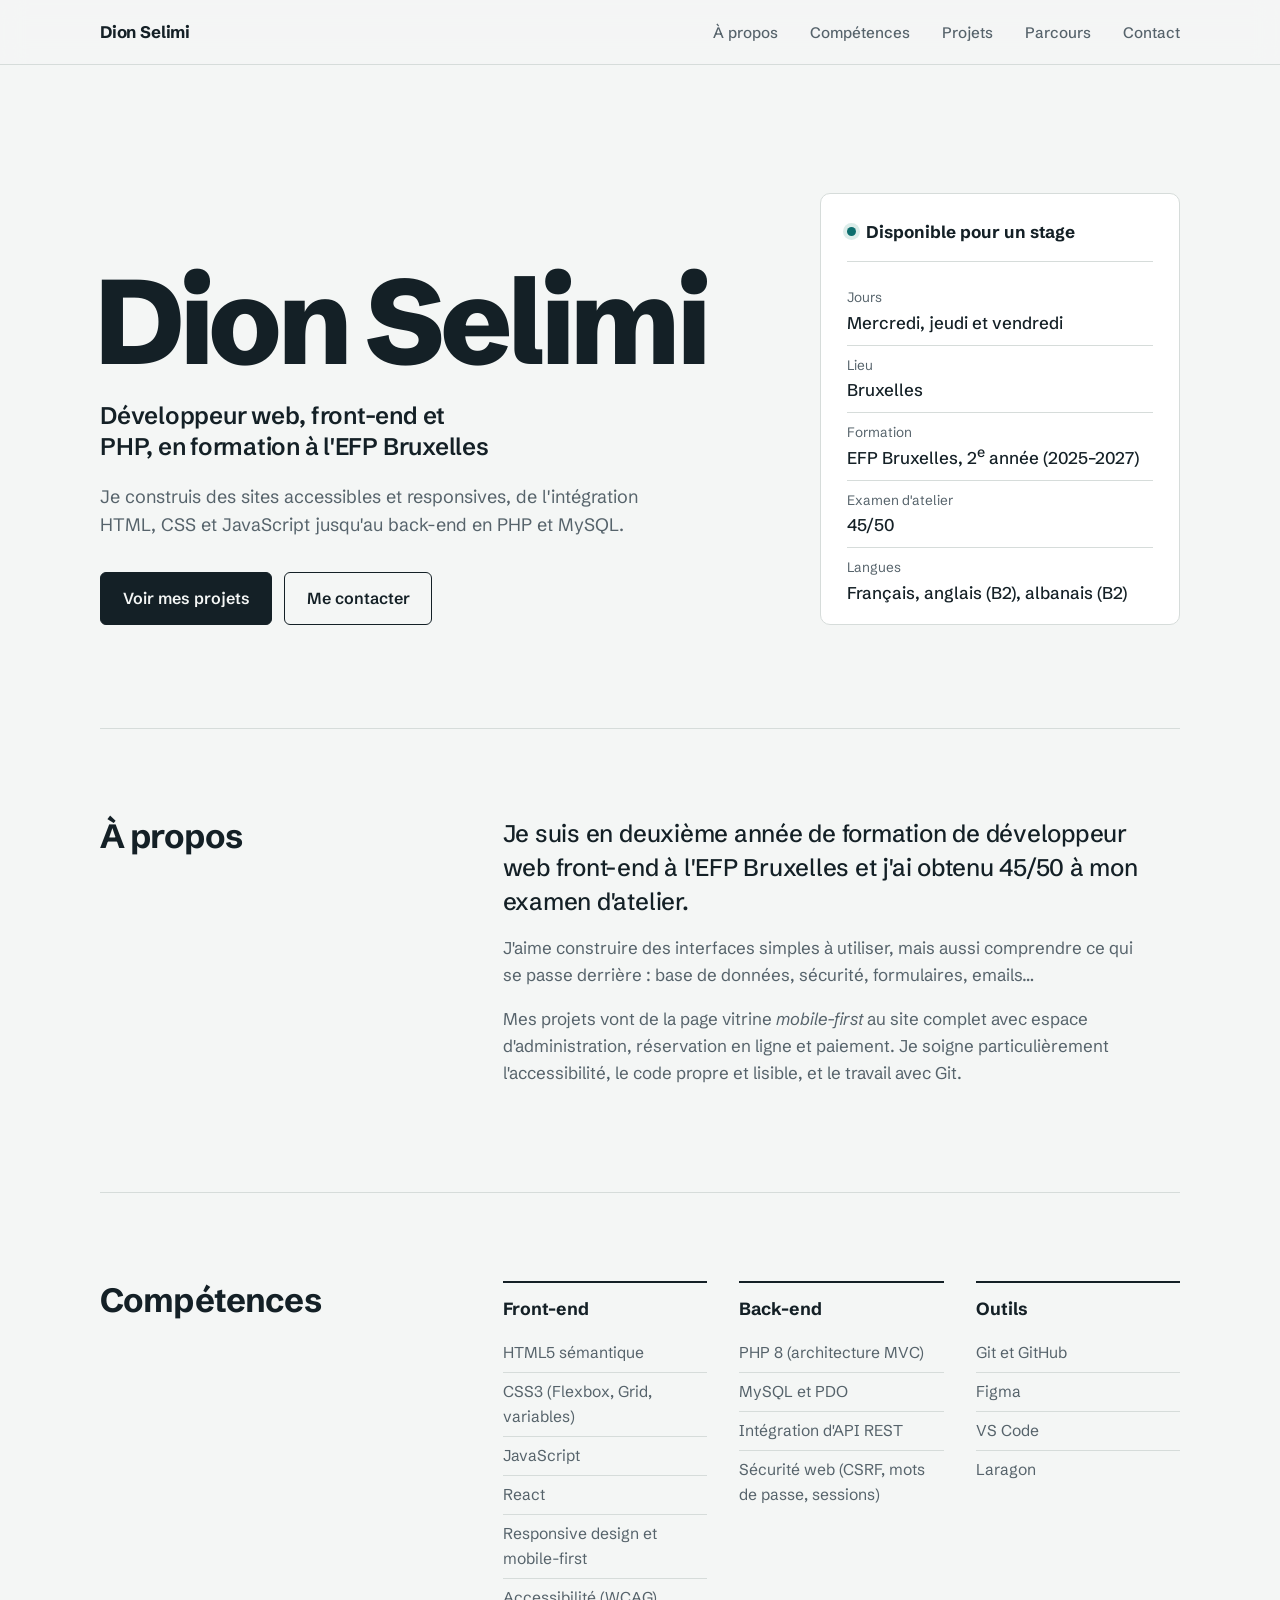
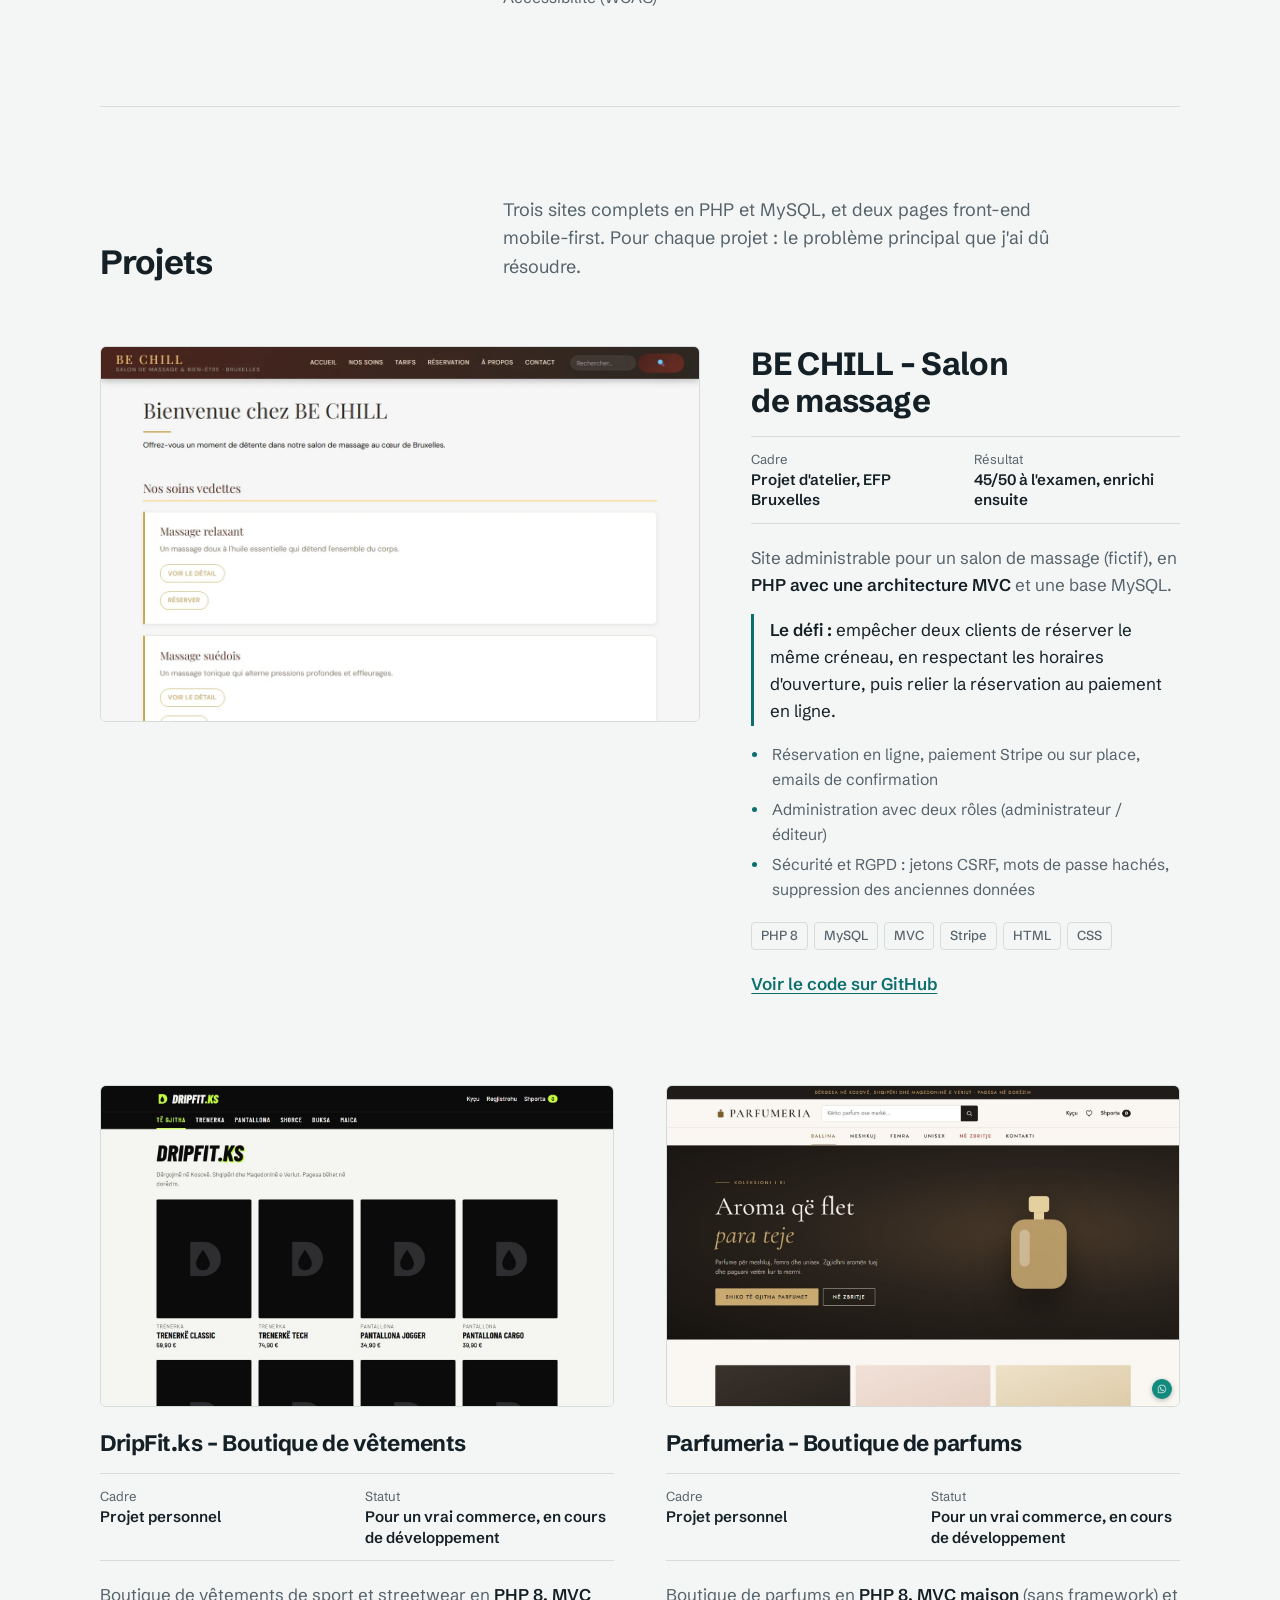
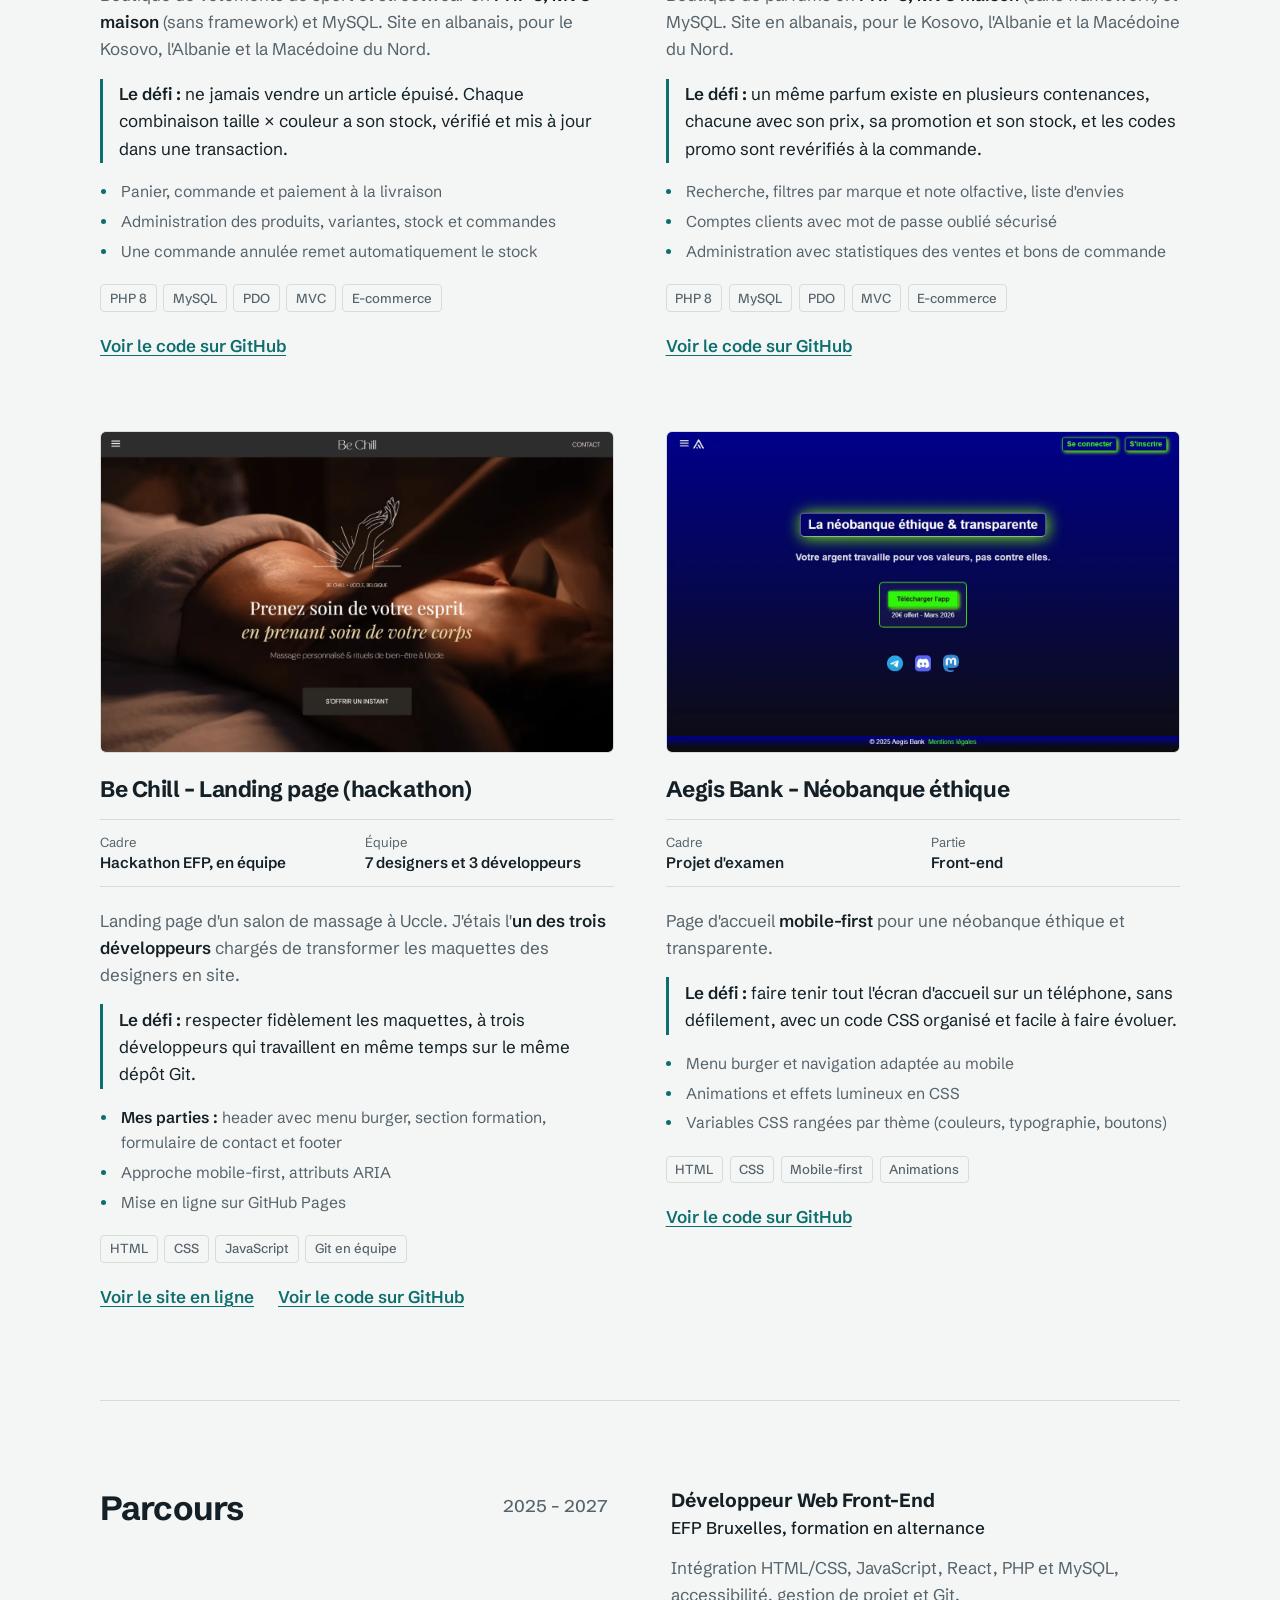
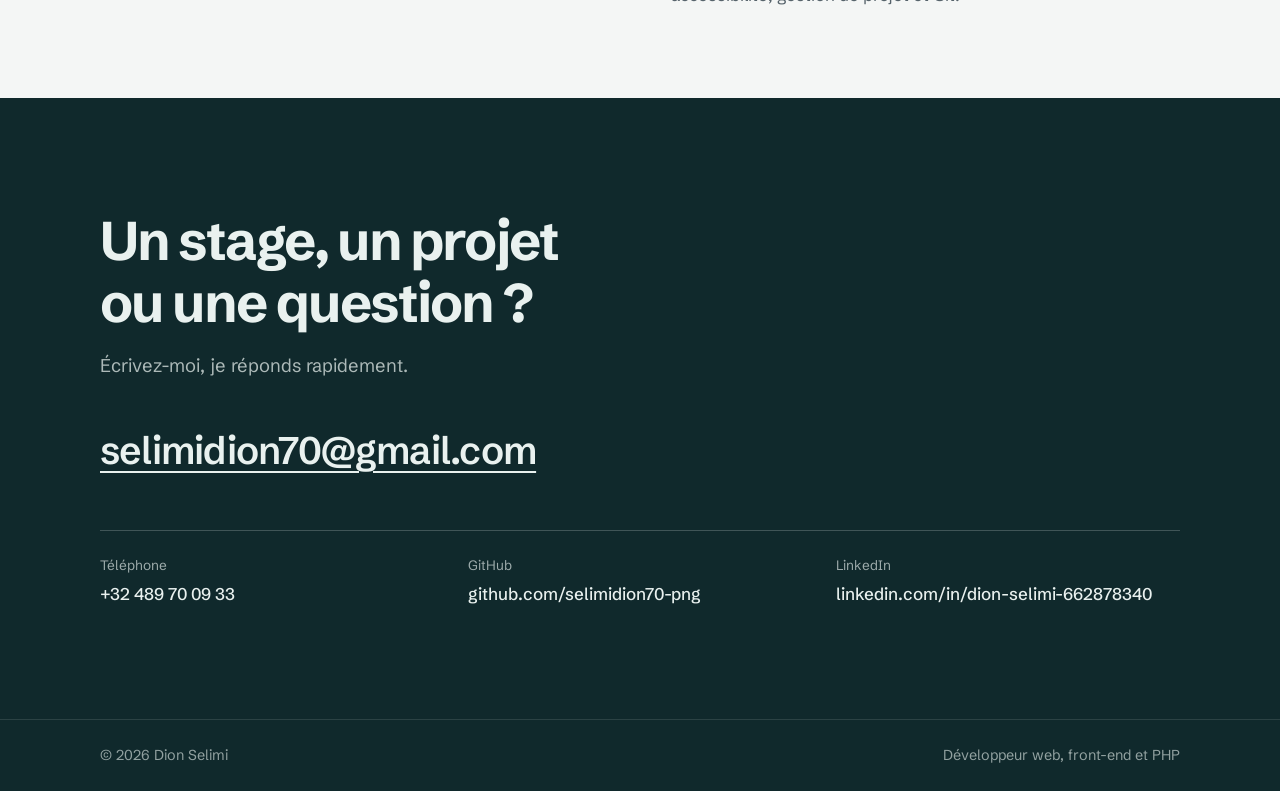
==== index.html @ bc32bd54 "Portfolio : textes des projets, aperçu de partage et version imprimable - Chaque projet : descriptio" ====
<!DOCTYPE html>
<html lang="fr">
<head>
    <meta charset="UTF-8">
    <meta name="viewport" content="width=device-width, initial-scale=1.0">
    <title>Dion Selimi – Développeur web, front-end et PHP</title>
    <meta name="description" content="Portfolio de Dion Selimi, développeur web en formation à l'EFP Bruxelles (front-end, PHP et MySQL). Disponible pour un stage à Bruxelles.">
    <meta name="author" content="Dion Selimi">
    <link rel="canonical" href="https://selimidion70-png.github.io/">

    <!-- Aperçu quand le lien est partagé (LinkedIn, WhatsApp, email…) -->
    <meta property="og:type" content="website">
    <meta property="og:locale" content="fr_BE">
    <meta property="og:url" content="https://selimidion70-png.github.io/">
    <meta property="og:title" content="Dion Selimi – Développeur web, front-end et PHP">
    <meta property="og:description" content="Développeur web en formation à l'EFP Bruxelles, disponible pour un stage. Projets en PHP, MySQL, HTML et CSS.">
    <meta property="og:image" content="https://selimidion70-png.github.io/img/apercu-partage.png">
    <meta property="og:image:width" content="1200">
    <meta property="og:image:height" content="630">
    <meta name="twitter:card" content="summary_large_image">
    <meta name="color-scheme" content="light dark">
    <link rel="icon" href="data:image/svg+xml,%3Csvg xmlns='http://www.w3.org/2000/svg' viewBox='0 0 64 64'%3E%3Ccircle cx='32' cy='32' r='22' fill='%230d6e6e'/%3E%3C/svg%3E">
    <link rel="preconnect" href="https://fonts.googleapis.com">
    <link rel="preconnect" href="https://fonts.gstatic.com" crossorigin>
    <link rel="stylesheet" href="https://fonts.googleapis.com/css2?family=Schibsted+Grotesk:wght@400;500;600;700;800&display=swap">
    <link rel="stylesheet" href="style.css">
</head>
<body>

<a class="lien-evitement" href="#contenu">Aller au contenu</a>

<header class="entete">
    <div class="conteneur entete__interieur">
        <a href="#accueil" class="logo">Dion Selimi</a>
        <nav aria-label="Navigation principale">
            <ul class="nav">
                <li><a href="#a-propos">À propos</a></li>
                <li><a href="#competences">Compétences</a></li>
                <li><a href="#projets">Projets</a></li>
                <li><a href="#parcours">Parcours</a></li>
                <li><a href="#contact">Contact</a></li>
            </ul>
        </nav>
    </div>
</header>

<main id="contenu">

    <!-- ===== Présentation ===== -->
    <section id="accueil" class="hero" aria-labelledby="titre-hero">
        <div class="conteneur hero__grille">
            <div class="hero__texte">
                <h1 id="titre-hero" class="hero__nom">Dion Selimi</h1>
                <p class="hero__metier">Développeur web, front-end et PHP, en formation à l'EFP Bruxelles</p>
                <p class="hero__intro">
                    Je construis des sites accessibles et responsives, de l'intégration HTML, CSS et JavaScript
                    jusqu'au back-end en PHP et MySQL.
                </p>
                <p class="hero__actions">
                    <a class="bouton bouton--plein" href="#projets">Voir mes projets</a>
                    <a class="bouton bouton--contour" href="#contact">Me contacter</a>
                </p>
            </div>

            <aside class="fiche" aria-label="En bref">
                <p class="fiche__statut">Disponible pour un stage</p>
                <dl class="fiche__liste">
                    <div>
                        <dt>Jours</dt>
                        <dd>Mercredi, jeudi et vendredi</dd>
                    </div>
                    <div>
                        <dt>Lieu</dt>
                        <dd>Bruxelles</dd>
                    </div>
                    <div>
                        <dt>Formation</dt>
                        <dd>EFP Bruxelles, 2<sup>e</sup> année (2025–2027)</dd>
                    </div>
                    <div>
                        <dt>Examen d'atelier</dt>
                        <dd>45/50</dd>
                    </div>
                    <div>
                        <dt>Langues</dt>
                        <dd>Français, anglais (B2), albanais (B2)</dd>
                    </div>
                </dl>
            </aside>
        </div>
    </section>

    <!-- ===== À propos ===== -->
    <section id="a-propos" class="section" aria-labelledby="titre-a-propos">
        <div class="conteneur section__grille">
            <h2 id="titre-a-propos" class="section__titre">À propos</h2>
            <div class="texte">
                <p class="texte__chapeau">
                    Je suis en deuxième année de formation de développeur web front-end à l'EFP Bruxelles
                    et j'ai obtenu 45/50 à mon examen d'atelier.
                </p>
                <p>
                    J'aime construire des interfaces simples à utiliser, mais aussi comprendre ce qui se passe derrière :
                    base de données, sécurité, formulaires, emails…
                </p>
                <p>
                    Mes projets vont de la page vitrine <em>mobile-first</em> au site complet avec espace
                    d'administration, réservation en ligne et paiement. Je soigne particulièrement
                    l'accessibilité, le code propre et lisible, et le travail avec Git.
                </p>
            </div>
        </div>
    </section>

    <!-- ===== Compétences ===== -->
    <section id="competences" class="section" aria-labelledby="titre-competences">
        <div class="conteneur section__grille">
            <h2 id="titre-competences" class="section__titre">Compétences</h2>
            <div class="competences">
                <div class="competences__groupe">
                    <h3>Front-end</h3>
                    <ul>
                        <li>HTML5 sémantique</li>
                        <li>CSS3 (Flexbox, Grid, variables)</li>
                        <li>JavaScript</li>
                        <li>React</li>
                        <li>Responsive design et mobile-first</li>
                        <li>Accessibilité (WCAG)</li>
                    </ul>
                </div>
                <div class="competences__groupe">
                    <h3>Back-end</h3>
                    <ul>
                        <li>PHP 8 (architecture MVC)</li>
                        <li>MySQL et PDO</li>
                        <li>Intégration d'API REST</li>
                        <li>Sécurité web (CSRF, mots de passe, sessions)</li>
                    </ul>
                </div>
                <div class="competences__groupe">
                    <h3>Outils</h3>
                    <ul>
                        <li>Git et GitHub</li>
                        <li>Figma</li>
                        <li>VS Code</li>
                        <li>Laragon</li>
                    </ul>
                </div>
            </div>
        </div>
    </section>

    <!-- ===== Projets ===== -->
    <section id="projets" class="section section--projets" aria-labelledby="titre-projets">
        <div class="conteneur">
            <div class="section__grille section__grille--entete">
                <h2 id="titre-projets" class="section__titre">Projets</h2>
                <p class="section__intro">
                    Trois sites complets en PHP et MySQL, et deux pages front-end mobile-first.
                    Pour chaque projet : le problème principal que j'ai dû résoudre.
                </p>
            </div>

            <!-- Projet principal -->
            <article class="projet projet--vedette" aria-labelledby="projet-bechill">
                <figure class="projet__image">
                    <img src="img/bechill-accueil.webp" width="1280" height="800" loading="lazy"
                         alt="Page d'accueil du site BE CHILL : en-tête brun et doré, liste des soins vedettes.">
                </figure>
                <div class="projet__texte">
                    <h3 id="projet-bechill">BE CHILL – Salon de massage</h3>
                    <dl class="projet__infos">
                        <div><dt>Cadre</dt><dd>Projet d'atelier, EFP Bruxelles</dd></div>
                        <div><dt>Résultat</dt><dd>45/50 à l'examen, enrichi ensuite</dd></div>
                    </dl>
                    <p>
                        Site administrable pour un salon de massage (fictif), en
                        <strong>PHP avec une architecture MVC</strong> et une base MySQL.
                    </p>
                    <p class="projet__defi">
                        <strong>Le défi :</strong> empêcher deux clients de réserver le même créneau,
                        en respectant les horaires d'ouverture, puis relier la réservation au paiement en ligne.
                    </p>
                    <ul class="puces">
                        <li>Réservation en ligne, paiement Stripe ou sur place, emails de confirmation</li>
                        <li>Administration avec deux rôles (administrateur / éditeur)</li>
                        <li>Sécurité et RGPD : jetons CSRF, mots de passe hachés, suppression des anciennes données</li>
                    </ul>
                    <ul class="etiquettes" aria-label="Technologies">
                        <li>PHP 8</li><li>MySQL</li><li>MVC</li><li>Stripe</li><li>HTML</li><li>CSS</li>
                    </ul>
                    <p class="projet__liens">
                        <a href="https://github.com/selimidion70-png/Atelier-Bechill">Voir le code sur GitHub</a>
                    </p>
                </div>
            </article>

            <div class="projets-grille">

                <article class="projet" aria-labelledby="projet-dripfit">
                    <figure class="projet__image">
                        <img src="img/dripfit-accueil.jpg" width="1440" height="900" loading="lazy"
                             alt="Page d'accueil de DripFit.ks : logo noir et vert fluo, menu des catégories et grille de vêtements avec leurs prix.">
                    </figure>
                    <div class="projet__texte">
                        <h3 id="projet-dripfit">DripFit.ks – Boutique de vêtements</h3>
                        <dl class="projet__infos">
                            <div><dt>Cadre</dt><dd>Projet personnel</dd></div>
                            <div><dt>Statut</dt><dd>Pour un vrai commerce, en cours de développement</dd></div>
                        </dl>
                        <p>
                            Boutique de vêtements de sport et streetwear en <strong>PHP 8, MVC maison</strong>
                            (sans framework) et MySQL. Site en albanais, pour le Kosovo, l'Albanie et la Macédoine du Nord.
                        </p>
                        <p class="projet__defi">
                            <strong>Le défi :</strong> ne jamais vendre un article épuisé. Chaque combinaison
                            taille × couleur a son stock, vérifié et mis à jour dans une transaction.
                        </p>
                        <ul class="puces">
                            <li>Panier, commande et paiement à la livraison</li>
                            <li>Administration des produits, variantes, stock et commandes</li>
                            <li>Une commande annulée remet automatiquement le stock</li>
                        </ul>
                        <ul class="etiquettes" aria-label="Technologies">
                            <li>PHP 8</li><li>MySQL</li><li>PDO</li><li>MVC</li><li>E-commerce</li>
                        </ul>
                        <p class="projet__liens">
                            <a href="https://github.com/selimidion70-png/dripfit.ks">Voir le code sur GitHub</a>
                        </p>
                    </div>
                </article>

                <article class="projet" aria-labelledby="projet-parfumeria">
                    <figure class="projet__image">
                        <img src="img/parfumeria-accueil.jpg" width="1440" height="900" loading="lazy"
                             alt="Page d'accueil de Parfumeria : bandeau brun foncé, titre « Aroma që flet para teje » et flacon de parfum doré.">
                    </figure>
                    <div class="projet__texte">
                        <h3 id="projet-parfumeria">Parfumeria – Boutique de parfums</h3>
                        <dl class="projet__infos">
                            <div><dt>Cadre</dt><dd>Projet personnel</dd></div>
                            <div><dt>Statut</dt><dd>Pour un vrai commerce, en cours de développement</dd></div>
                        </dl>
                        <p>
                            Boutique de parfums en <strong>PHP 8, MVC maison</strong> (sans framework) et MySQL.
                            Site en albanais, pour le Kosovo, l'Albanie et la Macédoine du Nord.
                        </p>
                        <p class="projet__defi">
                            <strong>Le défi :</strong> un même parfum existe en plusieurs contenances, chacune avec
                            son prix, sa promotion et son stock, et les codes promo sont revérifiés à la commande.
                        </p>
                        <ul class="puces">
                            <li>Recherche, filtres par marque et note olfactive, liste d'envies</li>
                            <li>Comptes clients avec mot de passe oublié sécurisé</li>
                            <li>Administration avec statistiques des ventes et bons de commande</li>
                        </ul>
                        <ul class="etiquettes" aria-label="Technologies">
                            <li>PHP 8</li><li>MySQL</li><li>PDO</li><li>MVC</li><li>E-commerce</li>
                        </ul>
                        <p class="projet__liens">
                            <a href="https://github.com/selimidion70-png/parfumeria">Voir le code sur GitHub</a>
                        </p>
                    </div>
                </article>

                <article class="projet" aria-labelledby="projet-landing">
                    <figure class="projet__image">
                        <img src="img/bechill-landing.webp" width="1280" height="800" loading="lazy"
                             alt="Landing page Be Chill : photo de massage en plein écran, logo de mains et titre « Prenez soin de votre esprit en prenant soin de votre corps ».">
                    </figure>
                    <div class="projet__texte">
                        <h3 id="projet-landing">Be Chill – Landing page (hackathon)</h3>
                        <dl class="projet__infos">
                            <div><dt>Cadre</dt><dd>Hackathon EFP, en équipe</dd></div>
                            <div><dt>Équipe</dt><dd>7 designers et 3 développeurs</dd></div>
                        </dl>
                        <p>
                            Landing page d'un salon de massage à Uccle. J'étais l'<strong>un des trois développeurs</strong>
                            chargés de transformer les maquettes des designers en site.
                        </p>
                        <p class="projet__defi">
                            <strong>Le défi :</strong> respecter fidèlement les maquettes, à trois
                            développeurs qui travaillent en même temps sur le même dépôt Git.
                        </p>
                        <ul class="puces">
                            <li><strong>Mes parties :</strong> header avec menu burger, section formation, formulaire de contact et footer</li>
                            <li>Approche mobile-first, attributs ARIA</li>
                            <li>Mise en ligne sur GitHub Pages</li>
                        </ul>
                        <ul class="etiquettes" aria-label="Technologies">
                            <li>HTML</li><li>CSS</li><li>JavaScript</li><li>Git en équipe</li>
                        </ul>
                        <p class="projet__liens">
                            <a href="https://thierrybwuzure.github.io/bechill_landing_page/">Voir le site en ligne</a>
                            <a href="https://github.com/thierrybwuzure/bechill_landing_page">Voir le code sur GitHub</a>
                        </p>
                    </div>
                </article>

                <article class="projet" aria-labelledby="projet-aegis">
                    <figure class="projet__image">
                        <img src="img/aegis-desktop.webp" width="1280" height="800" loading="lazy"
                             alt="Page d'accueil d'Aegis Bank : fond bleu nuit, titre « La néobanque éthique & transparente » et bouton vert « Télécharger l'app ».">
                    </figure>
                    <div class="projet__texte">
                        <h3 id="projet-aegis">Aegis Bank – Néobanque éthique</h3>
                        <dl class="projet__infos">
                            <div><dt>Cadre</dt><dd>Projet d'examen</dd></div>
                            <div><dt>Partie</dt><dd>Front-end</dd></div>
                        </dl>
                        <p>
                            Page d'accueil <strong>mobile-first</strong> pour une néobanque éthique et transparente.
                        </p>
                        <p class="projet__defi">
                            <strong>Le défi :</strong> faire tenir tout l'écran d'accueil sur un téléphone, sans défilement,
                            avec un code CSS organisé et facile à faire évoluer.
                        </p>
                        <ul class="puces">
                            <li>Menu burger et navigation adaptée au mobile</li>
                            <li>Animations et effets lumineux en CSS</li>
                            <li>Variables CSS rangées par thème (couleurs, typographie, boutons)</li>
                        </ul>
                        <ul class="etiquettes" aria-label="Technologies">
                            <li>HTML</li><li>CSS</li><li>Mobile-first</li><li>Animations</li>
                        </ul>
                        <p class="projet__liens">
                            <a href="https://github.com/selimidion70-png/Projet-aegis-bank">Voir le code sur GitHub</a>
                        </p>
                    </div>
                </article>

            </div>
        </div>
    </section>

    <!-- ===== Parcours ===== -->
    <section id="parcours" class="section" aria-labelledby="titre-parcours">
        <div class="conteneur section__grille">
            <h2 id="titre-parcours" class="section__titre">Parcours</h2>
            <div class="parcours">
                <p class="parcours__date">2025 – 2027</p>
                <div>
                    <h3>Développeur Web Front-End</h3>
                    <p class="parcours__lieu">EFP Bruxelles, formation en alternance</p>
                    <p>Intégration HTML/CSS, JavaScript, React, PHP et MySQL, accessibilité, gestion de projet et Git.</p>
                </div>
            </div>
        </div>
    </section>

    <!-- ===== Contact ===== -->
    <section id="contact" class="contact" aria-labelledby="titre-contact">
        <div class="conteneur">
            <h2 id="titre-contact" class="contact__titre">Un stage, un projet ou une question ?</h2>
            <p class="contact__intro">Écrivez-moi, je réponds rapidement.</p>
            <p class="contact__email">
                <a href="mailto:selimidion70@gmail.com">selimidion70@gmail.com</a>
            </p>
            <ul class="contact__liste">
                <li>
                    <span class="contact__libelle">Téléphone</span>
                    <a href="tel:+32489700933">+32&nbsp;489&nbsp;70&nbsp;09&nbsp;33</a>
                </li>
                <li>
                    <span class="contact__libelle">GitHub</span>
                    <a href="https://github.com/selimidion70-png">github.com/selimidion70-png</a>
                </li>
                <li>
                    <span class="contact__libelle">LinkedIn</span>
                    <a href="https://www.linkedin.com/in/dion-selimi-662878340/">linkedin.com/in/dion-selimi-662878340</a>
                </li>
            </ul>
        </div>
    </section>

</main>

<footer class="pied">
    <div class="conteneur pied__interieur">
        <p>&copy; 2026 Dion Selimi</p>
        <p>Développeur web, front-end et PHP</p>
    </div>
</footer>

</body>
</html>
---- style.css ----
/* ============================================================
   Portfolio – Dion Selimi
   Écrit en MOBILE-FIRST : les styles de base sont ceux du téléphone,
   puis les media queries (min-width) ajoutent la mise en page
   pour les écrans plus larges.

   1. Couleurs et réglages   2. Base   3. En-tête   4. Présentation
   5. Sections   6. À propos   7. Compétences   8. Projets
   9. Parcours   10. Contact   11. Pied de page
   12. Petit mobile (≥ 480px)   13. Tablette (≥ 768px)
   14. Ordinateur (≥ 1024px)   15. Impression / PDF
   ============================================================ */

/* ---------- 1. Couleurs et réglages ---------- */
:root {
    --papier:       #f4f6f5;   /* fond de la page */
    --surface:      #ffffff;   /* fiche, cadres */
    --encre:        #142026;   /* texte principal */
    --doux:         #56636b;   /* texte secondaire */
    --trait:        #d6dcda;   /* bordures et séparateurs */
    --accent:       #0d6e6e;   /* bleu pétrole */
    --accent-pale:  #dcedea;
    --bande:        #10292c;   /* fond de la section contact */
    --bande-texte:  #e9f1ef;

    --police:       'Schibsted Grotesk', system-ui, -apple-system, 'Segoe UI', Roboto, sans-serif;
    --largeur:      1160px;
    --marge:        clamp(1.25rem, 4vw, 2.5rem);
    --rayon:        6px;
}

@media (prefers-color-scheme: dark) {
    :root {
        --papier:      #0e1518;
        --surface:     #152024;
        --encre:       #e6ecea;
        --doux:        #9aa8ad;
        --trait:       #26353b;
        --accent:      #5cc2ba;
        --accent-pale: #16302f;
        --bande:       #0a2224;
    }
}

/* ---------- 2. Base ---------- */
*,
*::before,
*::after {
    box-sizing: border-box;
}

html {
    scroll-behavior: smooth;
    scroll-padding-top: 7rem; /* les titres ne passent pas sous l'en-tête fixe (sur 2 lignes en mobile) */
}

@media (prefers-reduced-motion: reduce) {
    html { scroll-behavior: auto; }
}

body {
    margin: 0;
    background: var(--papier);
    color: var(--encre);
    font-family: var(--police);
    font-size: 1.0625rem;
    line-height: 1.6;
    -webkit-font-smoothing: antialiased;
}

img {
    display: block;
    max-width: 100%;
    height: auto;
}

a {
    color: var(--accent);
    text-decoration-thickness: 1px;
    text-underline-offset: 0.2em;
}

a:hover {
    text-decoration-thickness: 2px;
}

a:focus-visible {
    outline: 2px solid var(--accent);
    outline-offset: 3px;
    border-radius: 2px;
}

h1, h2, h3 {
    margin: 0;
    text-wrap: balance;
    line-height: 1.15;
    font-weight: 700;
}

p {
    margin: 0 0 1rem;
}

.conteneur {
    width: 100%;
    max-width: var(--largeur);
    margin: 0 auto;
    padding: 0 var(--marge);
}

.lien-evitement {
    position: absolute;
    left: 1rem;
    top: -4rem;
    z-index: 100;
    padding: 0.6rem 1rem;
    background: var(--encre);
    color: var(--papier);
    font-weight: 600;
}

.lien-evitement:focus {
    top: 1rem;
}

/* ---------- 3. En-tête ---------- */
.entete {
    position: sticky;
    top: 0;
    z-index: 10;
    background: color-mix(in srgb, var(--papier) 90%, transparent);
    backdrop-filter: blur(12px);
    border-bottom: 1px solid var(--trait);
}

.entete__interieur {
    display: flex;
    flex-direction: column;
    align-items: flex-start;
    gap: 0.25rem;
    padding-top: 0.75rem;
    padding-bottom: 0.5rem;
}

.logo {
    color: var(--encre);
    font-size: 1.05rem;
    font-weight: 700;
    letter-spacing: -0.01em;
    text-decoration: none;
}

/* Menu sur une ligne qui défile horizontalement, sans JavaScript */
.entete nav {
    width: 100%;
    overflow-x: auto;
}

.nav {
    display: flex;
    gap: 1.25rem;
    margin: 0;
    padding: 0 0 0.25rem;
    list-style: none;
    white-space: nowrap;
}

.nav a {
    color: var(--doux);
    font-size: 0.95rem;
    font-weight: 500;
    text-decoration: none;
}

.nav a:hover {
    color: var(--encre);
}

/* ---------- 4. Présentation ---------- */
.hero {
    padding: clamp(4rem, 10vw, 8rem) 0 clamp(4rem, 8vw, 6.5rem);
}

.hero__grille {
    display: grid;
    gap: 2.5rem;
}

.hero__nom {
    margin-left: -0.05em; /* aligne optiquement le D avec le texte en dessous */
    font-size: clamp(3.4rem, 10vw, 7.5rem);
    font-weight: 800;
    line-height: 0.92;
    letter-spacing: -0.045em;
}

.hero__metier {
    max-width: 30ch;
    margin: 1.5rem 0 1.25rem;
    text-wrap: balance;
    font-size: clamp(1.2rem, 2.2vw, 1.5rem);
    font-weight: 600;
    line-height: 1.3;
    letter-spacing: -0.01em;
}

.hero__intro {
    max-width: 34rem;
    color: var(--doux);
    font-size: 1.125rem;
}

.hero__actions {
    display: flex;
    flex-wrap: wrap;
    gap: 0.75rem;
    margin: 2rem 0 0;
}

.bouton {
    display: inline-block;
    padding: 0.8rem 1.35rem;
    border: 1.5px solid var(--encre);
    border-radius: var(--rayon);
    font-size: 1rem;
    font-weight: 600;
    text-decoration: none;
    transition: background-color 0.15s ease, color 0.15s ease;
}

.bouton--plein {
    background: var(--encre);
    color: var(--papier);
}

.bouton--plein:hover {
    background: var(--accent);
    border-color: var(--accent);
}

.bouton--contour {
    color: var(--encre);
}

.bouton--contour:hover {
    background: var(--surface);
}

/* Fiche « en bref » */
.fiche {
    max-width: 32rem;
    padding: 1.5rem 1.6rem 0.6rem;
    background: var(--surface);
    border: 1px solid var(--trait);
    border-radius: 10px;
}

.fiche__statut {
    display: flex;
    align-items: center;
    gap: 0.6rem;
    margin: 0 0 1rem;
    padding-bottom: 1rem;
    border-bottom: 1px solid var(--trait);
    font-weight: 700;
}

.fiche__statut::before {
    content: "";
    flex: none;
    width: 0.6rem;
    height: 0.6rem;
    border-radius: 50%;
    background: var(--accent);
    box-shadow: 0 0 0 4px var(--accent-pale);
}

.fiche__liste {
    margin: 0;
}

.fiche__liste div {
    padding: 0.55rem 0;
}

.fiche__liste div + div {
    border-top: 1px solid var(--trait);
}

.fiche__liste dt {
    color: var(--doux);
    font-size: 0.85rem;
}

.fiche__liste dd {
    margin: 0;
    font-weight: 500;
}

.fiche__liste sup {
    line-height: 0;
}

/* ---------- 5. Sections ---------- */
.section {
    padding: clamp(3.5rem, 7vw, 6rem) 0;
}

/* Chaque section commence par un filet, dans la largeur du contenu */
.section > .conteneur {
    position: relative;
}

.section > .conteneur::before {
    content: "";
    position: absolute;
    top: calc(-1 * clamp(3.5rem, 7vw, 6rem));
    left: var(--marge);
    right: var(--marge);
    border-top: 1px solid var(--trait);
}

.section__grille {
    display: grid;
    gap: 2rem;
}

.section__titre {
    font-size: clamp(1.6rem, 3vw, 2.1rem);
    letter-spacing: -0.025em;
}

.section__intro {
    max-width: 36rem;
    margin: 0;
    color: var(--doux);
    font-size: 1.125rem;
}

/* ---------- 6. À propos ---------- */
.texte {
    max-width: 40rem;
    color: var(--doux);
}

.texte__chapeau {
    color: var(--encre);
    font-size: clamp(1.25rem, 2.2vw, 1.5rem);
    font-weight: 500;
    line-height: 1.4;
    letter-spacing: -0.01em;
}

/* ---------- 7. Compétences ---------- */
.competences {
    display: grid;
    gap: 2rem;
}

.competences__groupe {
    padding-top: 1rem;
    border-top: 2px solid var(--encre);
}

.competences h3 {
    margin-bottom: 0.9rem;
    font-size: 1.1rem;
}

.competences ul {
    margin: 0;
    padding: 0;
    list-style: none;
}

.competences li {
    padding: 0.4rem 0;
    color: var(--doux);
    font-size: 0.98rem;
}

.competences li + li {
    border-top: 1px solid var(--trait);
}

/* ---------- 8. Projets ---------- */
.section__grille--entete {
    margin-bottom: clamp(2.5rem, 5vw, 4rem);
}

.projet__image {
    margin: 0;
    overflow: hidden;
    background: var(--surface);
    border: 1px solid var(--trait);
    border-radius: var(--rayon);
}

.projet__image img {
    width: 100%;
    aspect-ratio: 16 / 10;
    object-fit: cover;
    object-position: top;
}

.projet h3 {
    margin: 0 0 1rem;
    font-size: 1.4rem;
    letter-spacing: -0.02em;
}

.projet__texte > p {
    color: var(--doux);
}

.projet__texte strong {
    color: var(--encre);
    font-weight: 600;
}

/* « Le défi » : le problème principal du projet */
.projet__texte > .projet__defi {
    padding: 0.1rem 0 0.1rem 1rem;
    border-left: 3px solid var(--accent);
    color: var(--encre);
}

/* Cadre, résultat, statut… */
.projet__infos {
    display: grid;
    gap: 0.5rem;
    margin: 0 0 1.25rem;
    padding: 0.75rem 0;
    border-top: 1px solid var(--trait);
    border-bottom: 1px solid var(--trait);
}

.projet__infos dt {
    color: var(--doux);
    font-size: 0.82rem;
}

.projet__infos dd {
    margin: 0;
    font-size: 0.95rem;
    font-weight: 600;
    line-height: 1.35;
}

.puces {
    margin: 0 0 1.25rem;
    padding-left: 1.1rem;
    color: var(--doux);
    font-size: 0.98rem;
}

.puces li {
    margin-bottom: 0.3rem;
    padding-left: 0.2rem;
}

.puces li::marker {
    color: var(--accent);
}

.etiquettes {
    display: flex;
    flex-wrap: wrap;
    gap: 0.4rem;
    margin: 0 0 1.25rem;
    padding: 0;
    list-style: none;
}

.etiquettes li {
    padding: 0.15rem 0.55rem;
    border: 1px solid var(--trait);
    border-radius: 4px;
    color: var(--doux);
    font-size: 0.82rem;
    font-weight: 500;
}

.projet__liens {
    display: flex;
    flex-wrap: wrap;
    gap: 0.5rem 1.5rem;
    margin: 0;
    font-weight: 600;
}

/* Projet principal : en mobile, l'image puis le texte */
.projet--vedette {
    display: grid;
    gap: 1.5rem;
    margin-bottom: clamp(3.5rem, 7vw, 5.5rem);
}

.projet--vedette h3 {
    font-size: clamp(1.6rem, 2.6vw, 2rem);
}

/* Les quatre autres projets : un par ligne en mobile */
.projets-grille {
    display: grid;
    gap: clamp(3rem, 6vw, 4.5rem) clamp(2rem, 4vw, 3.5rem);
}

.projets-grille .projet__image {
    margin-bottom: 1.5rem;
}

/* ---------- 9. Parcours ---------- */
.parcours {
    display: grid;
    gap: 0.5rem;
    max-width: 44rem;
}

.parcours__date {
    margin: 0;
    padding-top: 0.15rem;
    color: var(--doux);
    font-weight: 500;
    font-variant-numeric: tabular-nums;
}

.parcours h3 {
    font-size: 1.2rem;
}

.parcours__lieu {
    margin: 0.2rem 0 0.75rem;
    font-weight: 500;
}

.parcours p:last-child {
    margin: 0;
    color: var(--doux);
}

/* ---------- 10. Contact ---------- */
.contact {
    padding: clamp(4rem, 9vw, 7rem) 0;
    background: var(--bande);
    color: var(--bande-texte);
}

.contact a {
    color: inherit;
}

.contact a:focus-visible {
    outline-color: var(--bande-texte);
}

.contact__titre {
    max-width: 18ch;
    font-size: clamp(2rem, 5vw, 3.4rem);
    letter-spacing: -0.035em;
}

.contact__intro {
    margin: 1rem 0 2.5rem;
    color: color-mix(in srgb, var(--bande-texte) 72%, transparent);
    font-size: 1.15rem;
}

.contact__email {
    margin: 0 0 3rem;
    font-size: clamp(1.4rem, 4vw, 2.4rem);
    font-weight: 600;
    letter-spacing: -0.02em;
    overflow-wrap: anywhere;
}

.contact__email a {
    text-decoration-thickness: 2px;
    text-underline-offset: 0.18em;
}

.contact__email a:hover {
    text-decoration-thickness: 3px;
}

.contact__liste {
    display: grid;
    gap: 1.5rem;
    margin: 0;
    padding: 1.5rem 0 0;
    border-top: 1px solid color-mix(in srgb, var(--bande-texte) 22%, transparent);
    list-style: none;
}

.contact__libelle {
    display: block;
    margin-bottom: 0.2rem;
    color: color-mix(in srgb, var(--bande-texte) 65%, transparent);
    font-size: 0.85rem;
}

.contact__liste a {
    font-weight: 500;
    text-decoration: none;
    overflow-wrap: anywhere;
}

.contact__liste a:hover {
    text-decoration: underline;
}

/* ---------- 11. Pied de page ---------- */
.pied {
    padding: 1.5rem 0;
    background: var(--bande);
    border-top: 1px solid color-mix(in srgb, var(--bande-texte) 12%, transparent);
    color: color-mix(in srgb, var(--bande-texte) 60%, transparent);
    font-size: 0.9rem;
}

.pied__interieur {
    display: flex;
    flex-wrap: wrap;
    justify-content: space-between;
    gap: 0.5rem 2rem;
}

.pied p {
    margin: 0;
}

/* ---------- 12. Petit mobile (≥ 480px) ---------- */
@media (min-width: 480px) {
    .projet__infos {
        grid-template-columns: repeat(2, minmax(0, 1fr));
        gap: 1rem;
    }
}

/* ---------- 13. Tablette (≥ 768px) ---------- */
@media (min-width: 768px) {
    html {
        scroll-padding-top: 5rem;
    }

    /* En-tête sur une seule ligne : nom à gauche, menu à droite */
    .entete__interieur {
        flex-direction: row;
        align-items: center;
        justify-content: space-between;
        gap: 1.5rem;
        min-height: 4rem;
        padding-top: 0;
        padding-bottom: 0;
    }

    .entete nav {
        width: auto;
        overflow: visible;
    }

    .nav {
        gap: 2rem;
        padding-bottom: 0;
    }

    .competences,
    .projets-grille {
        grid-template-columns: repeat(2, minmax(0, 1fr));
    }

    .contact__liste {
        grid-template-columns: repeat(3, minmax(0, 1fr));
    }

    .parcours {
        grid-template-columns: 9rem minmax(0, 1fr);
        gap: 1.5rem;
    }
}

/* ---------- 14. Ordinateur (≥ 1024px) ---------- */
@media (min-width: 1024px) {
    /* Présentation : texte à gauche, fiche à droite */
    .hero__grille {
        grid-template-columns: minmax(0, 1fr) minmax(280px, 360px);
        gap: clamp(2.5rem, 6vw, 5rem);
        align-items: end;
    }

    .fiche {
        max-width: none;
    }

    /* Titre de section à gauche, contenu à droite */
    .section__grille {
        grid-template-columns: 4fr 8fr;
        gap: 2rem clamp(2rem, 5vw, 4rem);
        align-items: start;
    }

    .section__grille--entete {
        align-items: end;
    }

    .competences {
        grid-template-columns: repeat(3, minmax(0, 1fr));
    }

    /* Projet principal : grande image à gauche, texte à droite */
    .projet--vedette {
        grid-template-columns: 7fr 5fr;
        gap: clamp(2rem, 4vw, 3.5rem);
        align-items: start;
    }
}

/* ---------- 15. Impression / PDF ---------- */
/* Si un recruteur imprime la page ou l'enregistre en PDF */
@media print {
    :root {
        --papier: #fff;
        --surface: #fff;
        --encre: #000;
        --doux: #333;
        --trait: #bbb;
        --accent: #0d6e6e;
        --bande: #fff;
        --bande-texte: #000;
    }

    .entete,
    .lien-evitement,
    .hero__actions {
        display: none;
    }

    .hero,
    .section,
    .contact {
        padding: 1.5rem 0;
    }

    .section > .conteneur::before {
        display: none;
    }

    .projet,
    .fiche,
    .competences__groupe {
        break-inside: avoid;
    }

    /* Affiche l'adresse des liens vers les projets */
    .projet__liens a::after {
        content: " (" attr(href) ")";
        font-weight: 400;
        font-size: 0.8em;
        overflow-wrap: anywhere;
    }
}
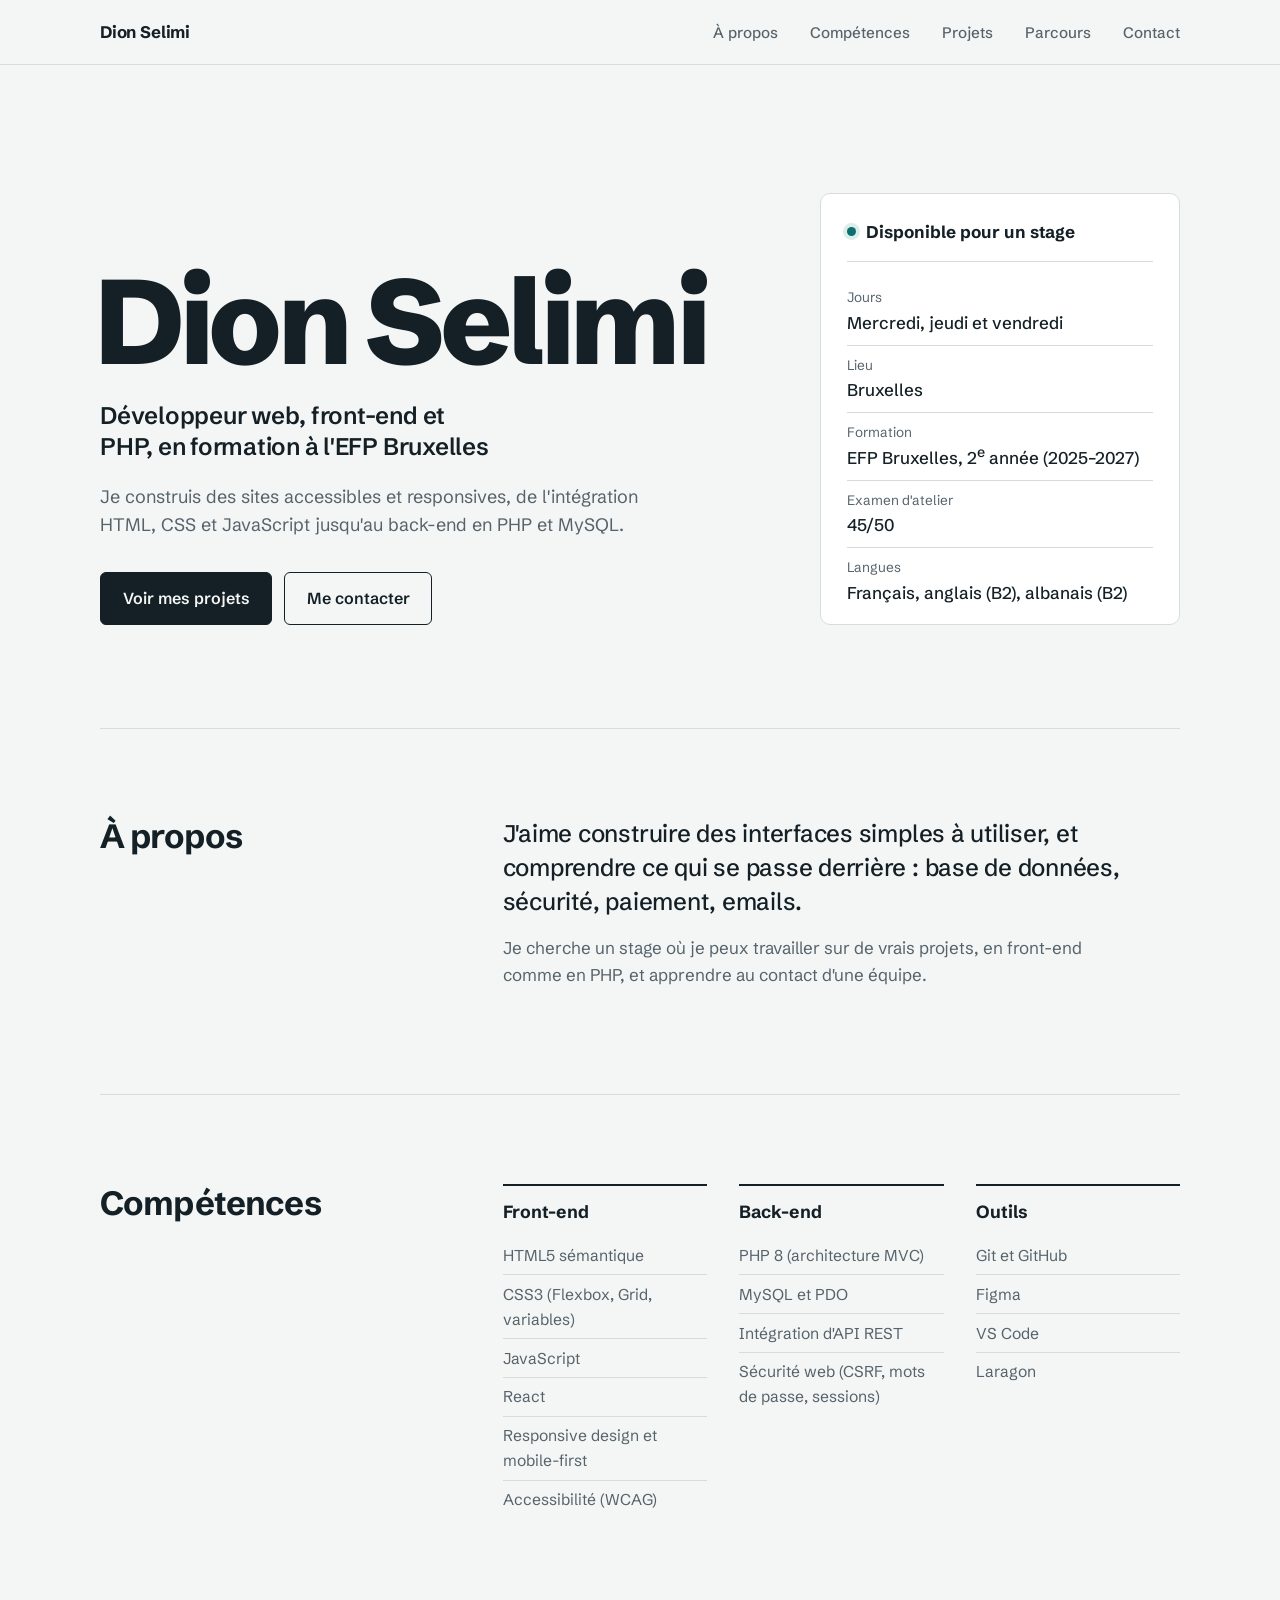
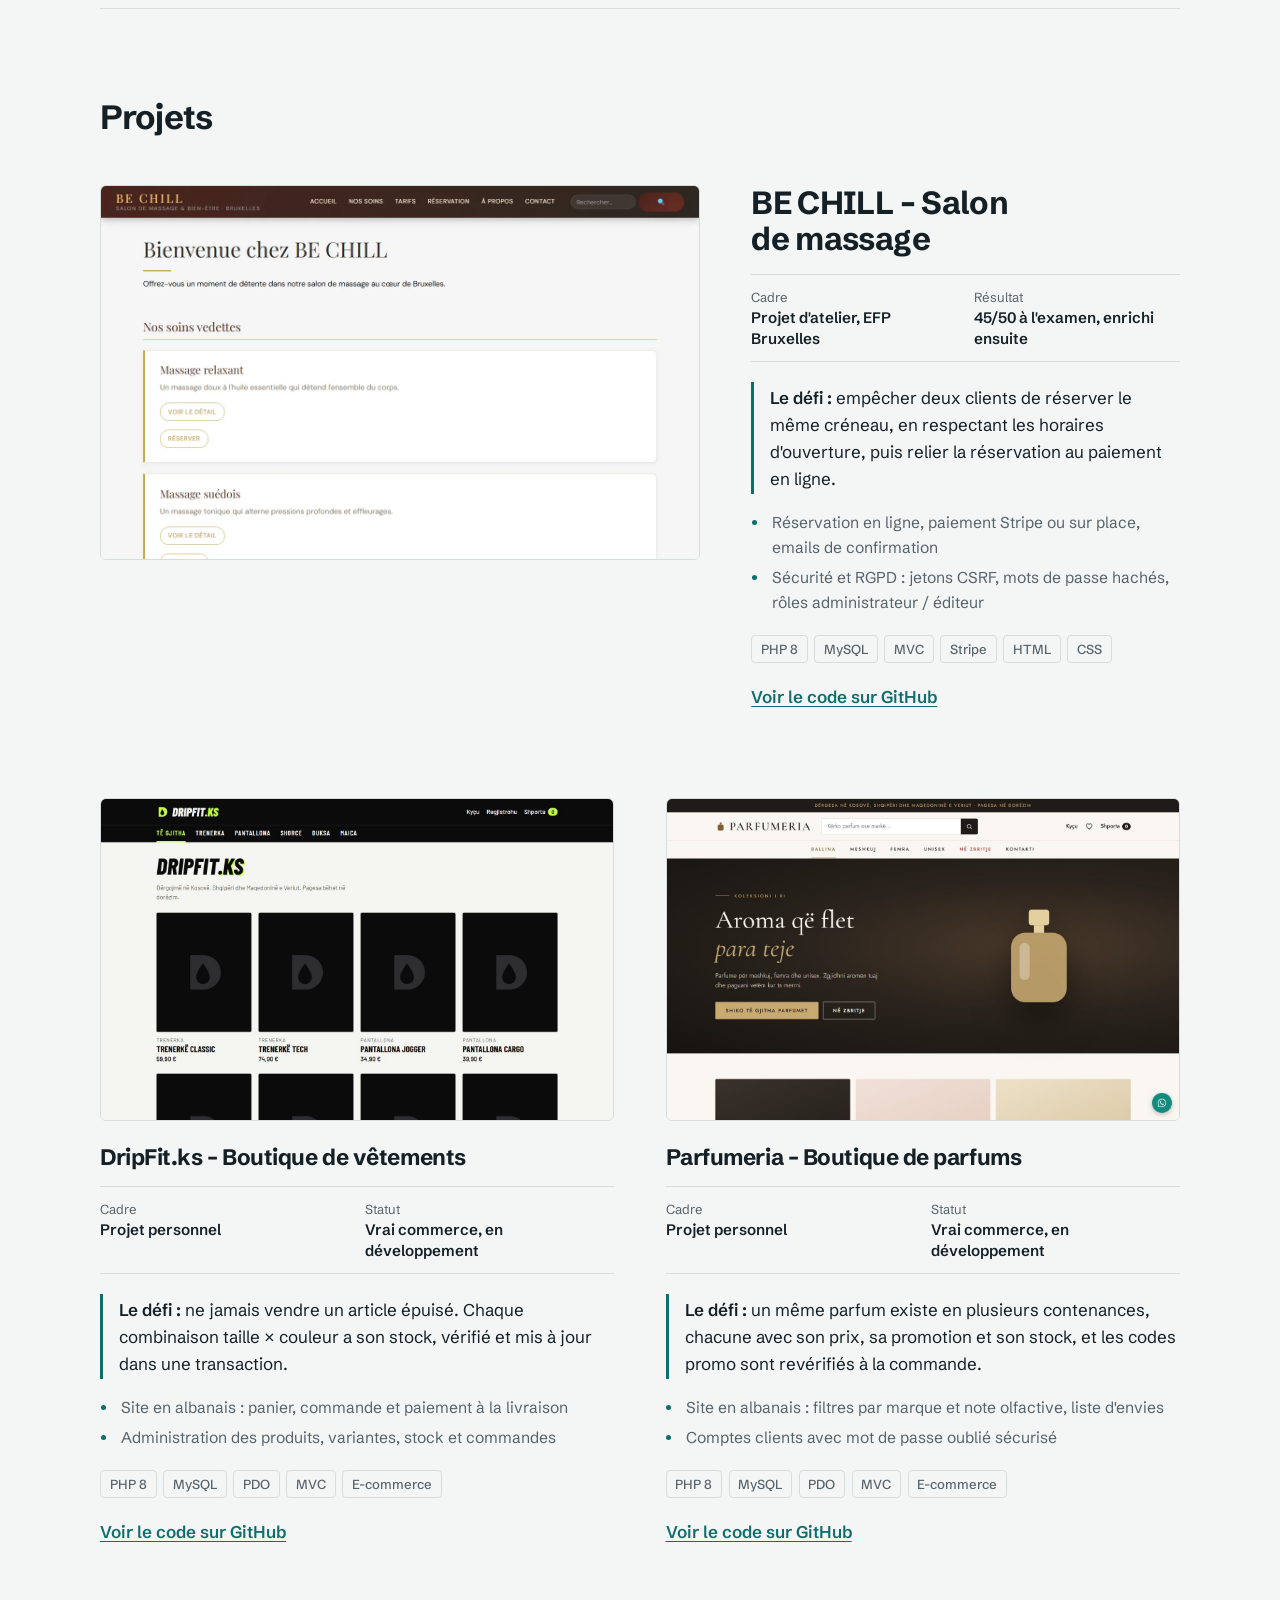
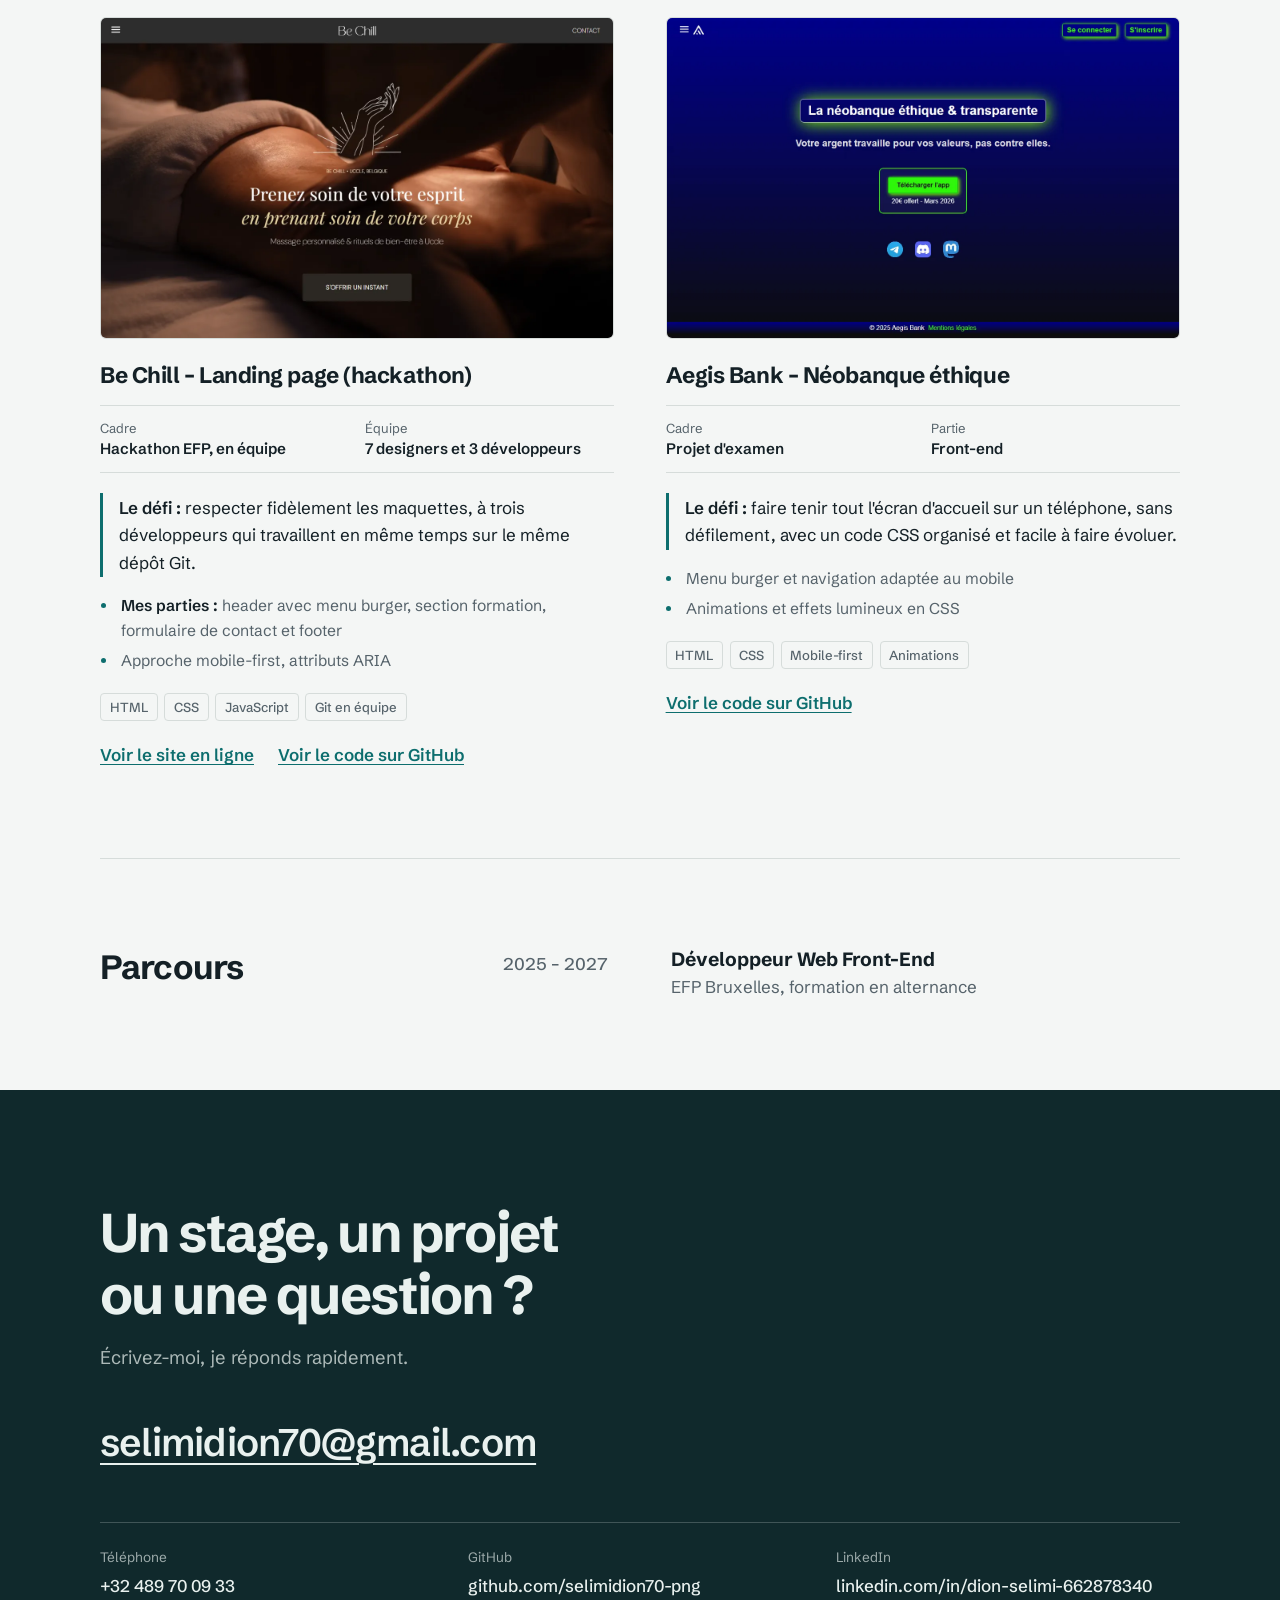
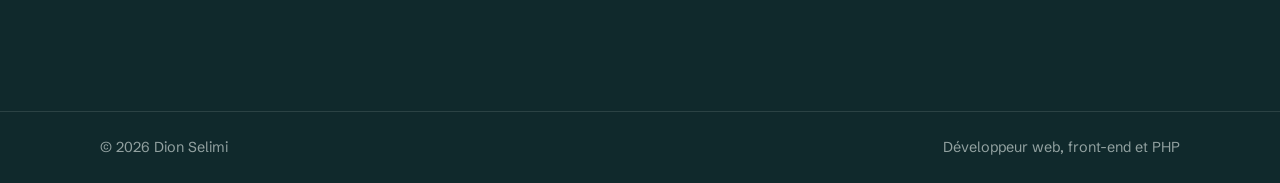
==== commit 85db023e: "Portfolio : moins de texte, sans répétitions - À propos réduit à deux phrases, sans répéter la forma" ====
--- a/index.html
+++ b/index.html
@@ -96,17 +96,12 @@
             <h2 id="titre-a-propos" class="section__titre">À propos</h2>
             <div class="texte">
                 <p class="texte__chapeau">
-                    Je suis en deuxième année de formation de développeur web front-end à l'EFP Bruxelles
-                    et j'ai obtenu 45/50 à mon examen d'atelier.
+                    J'aime construire des interfaces simples à utiliser, et comprendre ce qui se passe derrière :
+                    base de données, sécurité, paiement, emails.
                 </p>
                 <p>
-                    J'aime construire des interfaces simples à utiliser, mais aussi comprendre ce qui se passe derrière :
-                    base de données, sécurité, formulaires, emails…
-                </p>
-                <p>
-                    Mes projets vont de la page vitrine <em>mobile-first</em> au site complet avec espace
-                    d'administration, réservation en ligne et paiement. Je soigne particulièrement
-                    l'accessibilité, le code propre et lisible, et le travail avec Git.
+                    Je cherche un stage où je peux travailler sur de vrais projets, en front-end comme en PHP,
+                    et apprendre au contact d'une équipe.
                 </p>
             </div>
         </div>
@@ -153,13 +148,7 @@
     <!-- ===== Projets ===== -->
     <section id="projets" class="section section--projets" aria-labelledby="titre-projets">
         <div class="conteneur">
-            <div class="section__grille section__grille--entete">
-                <h2 id="titre-projets" class="section__titre">Projets</h2>
-                <p class="section__intro">
-                    Trois sites complets en PHP et MySQL, et deux pages front-end mobile-first.
-                    Pour chaque projet : le problème principal que j'ai dû résoudre.
-                </p>
-            </div>
+            <h2 id="titre-projets" class="section__titre projets__titre">Projets</h2>
 
             <!-- Projet principal -->
             <article class="projet projet--vedette" aria-labelledby="projet-bechill">
@@ -173,18 +162,13 @@
                         <div><dt>Cadre</dt><dd>Projet d'atelier, EFP Bruxelles</dd></div>
                         <div><dt>Résultat</dt><dd>45/50 à l'examen, enrichi ensuite</dd></div>
                     </dl>
-                    <p>
-                        Site administrable pour un salon de massage (fictif), en
-                        <strong>PHP avec une architecture MVC</strong> et une base MySQL.
-                    </p>
                     <p class="projet__defi">
                         <strong>Le défi :</strong> empêcher deux clients de réserver le même créneau,
                         en respectant les horaires d'ouverture, puis relier la réservation au paiement en ligne.
                     </p>
                     <ul class="puces">
                         <li>Réservation en ligne, paiement Stripe ou sur place, emails de confirmation</li>
-                        <li>Administration avec deux rôles (administrateur / éditeur)</li>
-                        <li>Sécurité et RGPD : jetons CSRF, mots de passe hachés, suppression des anciennes données</li>
+                        <li>Sécurité et RGPD : jetons CSRF, mots de passe hachés, rôles administrateur / éditeur</li>
                     </ul>
                     <ul class="etiquettes" aria-label="Technologies">
                         <li>PHP 8</li><li>MySQL</li><li>MVC</li><li>Stripe</li><li>HTML</li><li>CSS</li>
@@ -206,20 +190,15 @@
                         <h3 id="projet-dripfit">DripFit.ks – Boutique de vêtements</h3>
                         <dl class="projet__infos">
                             <div><dt>Cadre</dt><dd>Projet personnel</dd></div>
-                            <div><dt>Statut</dt><dd>Pour un vrai commerce, en cours de développement</dd></div>
+                            <div><dt>Statut</dt><dd>Vrai commerce, en développement</dd></div>
                         </dl>
-                        <p>
-                            Boutique de vêtements de sport et streetwear en <strong>PHP 8, MVC maison</strong>
-                            (sans framework) et MySQL. Site en albanais, pour le Kosovo, l'Albanie et la Macédoine du Nord.
-                        </p>
                         <p class="projet__defi">
                             <strong>Le défi :</strong> ne jamais vendre un article épuisé. Chaque combinaison
                             taille × couleur a son stock, vérifié et mis à jour dans une transaction.
                         </p>
                         <ul class="puces">
-                            <li>Panier, commande et paiement à la livraison</li>
+                            <li>Site en albanais : panier, commande et paiement à la livraison</li>
                             <li>Administration des produits, variantes, stock et commandes</li>
-                            <li>Une commande annulée remet automatiquement le stock</li>
                         </ul>
                         <ul class="etiquettes" aria-label="Technologies">
                             <li>PHP 8</li><li>MySQL</li><li>PDO</li><li>MVC</li><li>E-commerce</li>
@@ -239,20 +218,15 @@
                         <h3 id="projet-parfumeria">Parfumeria – Boutique de parfums</h3>
                         <dl class="projet__infos">
                             <div><dt>Cadre</dt><dd>Projet personnel</dd></div>
-                            <div><dt>Statut</dt><dd>Pour un vrai commerce, en cours de développement</dd></div>
+                            <div><dt>Statut</dt><dd>Vrai commerce, en développement</dd></div>
                         </dl>
-                        <p>
-                            Boutique de parfums en <strong>PHP 8, MVC maison</strong> (sans framework) et MySQL.
-                            Site en albanais, pour le Kosovo, l'Albanie et la Macédoine du Nord.
-                        </p>
                         <p class="projet__defi">
                             <strong>Le défi :</strong> un même parfum existe en plusieurs contenances, chacune avec
                             son prix, sa promotion et son stock, et les codes promo sont revérifiés à la commande.
                         </p>
                         <ul class="puces">
-                            <li>Recherche, filtres par marque et note olfactive, liste d'envies</li>
+                            <li>Site en albanais : filtres par marque et note olfactive, liste d'envies</li>
                             <li>Comptes clients avec mot de passe oublié sécurisé</li>
-                            <li>Administration avec statistiques des ventes et bons de commande</li>
                         </ul>
                         <ul class="etiquettes" aria-label="Technologies">
                             <li>PHP 8</li><li>MySQL</li><li>PDO</li><li>MVC</li><li>E-commerce</li>
@@ -274,10 +248,6 @@
                             <div><dt>Cadre</dt><dd>Hackathon EFP, en équipe</dd></div>
                             <div><dt>Équipe</dt><dd>7 designers et 3 développeurs</dd></div>
                         </dl>
-                        <p>
-                            Landing page d'un salon de massage à Uccle. J'étais l'<strong>un des trois développeurs</strong>
-                            chargés de transformer les maquettes des designers en site.
-                        </p>
                         <p class="projet__defi">
                             <strong>Le défi :</strong> respecter fidèlement les maquettes, à trois
                             développeurs qui travaillent en même temps sur le même dépôt Git.
@@ -285,7 +255,6 @@
                         <ul class="puces">
                             <li><strong>Mes parties :</strong> header avec menu burger, section formation, formulaire de contact et footer</li>
                             <li>Approche mobile-first, attributs ARIA</li>
-                            <li>Mise en ligne sur GitHub Pages</li>
                         </ul>
                         <ul class="etiquettes" aria-label="Technologies">
                             <li>HTML</li><li>CSS</li><li>JavaScript</li><li>Git en équipe</li>
@@ -308,9 +277,6 @@
                             <div><dt>Cadre</dt><dd>Projet d'examen</dd></div>
                             <div><dt>Partie</dt><dd>Front-end</dd></div>
                         </dl>
-                        <p>
-                            Page d'accueil <strong>mobile-first</strong> pour une néobanque éthique et transparente.
-                        </p>
                         <p class="projet__defi">
                             <strong>Le défi :</strong> faire tenir tout l'écran d'accueil sur un téléphone, sans défilement,
                             avec un code CSS organisé et facile à faire évoluer.
@@ -318,7 +284,6 @@
                         <ul class="puces">
                             <li>Menu burger et navigation adaptée au mobile</li>
                             <li>Animations et effets lumineux en CSS</li>
-                            <li>Variables CSS rangées par thème (couleurs, typographie, boutons)</li>
                         </ul>
                         <ul class="etiquettes" aria-label="Technologies">
                             <li>HTML</li><li>CSS</li><li>Mobile-first</li><li>Animations</li>
@@ -342,7 +307,6 @@
                 <div>
                     <h3>Développeur Web Front-End</h3>
                     <p class="parcours__lieu">EFP Bruxelles, formation en alternance</p>
-                    <p>Intégration HTML/CSS, JavaScript, React, PHP et MySQL, accessibilité, gestion de projet et Git.</p>
                 </div>
             </div>
         </div>
--- a/style.css
+++ b/style.css
@@ -330,12 +330,6 @@
     letter-spacing: -0.025em;
 }
 
-.section__intro {
-    max-width: 36rem;
-    margin: 0;
-    color: var(--doux);
-    font-size: 1.125rem;
-}
 
 /* ---------- 6. À propos ---------- */
 .texte {
@@ -384,8 +378,8 @@
 }
 
 /* ---------- 8. Projets ---------- */
-.section__grille--entete {
-    margin-bottom: clamp(2.5rem, 5vw, 4rem);
+.projets__titre {
+    margin-bottom: clamp(2rem, 4vw, 3rem);
 }
 
 .projet__image {
@@ -530,12 +524,7 @@
 }
 
 .parcours__lieu {
-    margin: 0.2rem 0 0.75rem;
-    font-weight: 500;
-}
-
-.parcours p:last-child {
-    margin: 0;
+    margin: 0.2rem 0 0;
     color: var(--doux);
 }
 
@@ -697,10 +686,6 @@
         grid-template-columns: 4fr 8fr;
         gap: 2rem clamp(2rem, 5vw, 4rem);
         align-items: start;
-    }
-
-    .section__grille--entete {
-        align-items: end;
     }
 
     .competences {
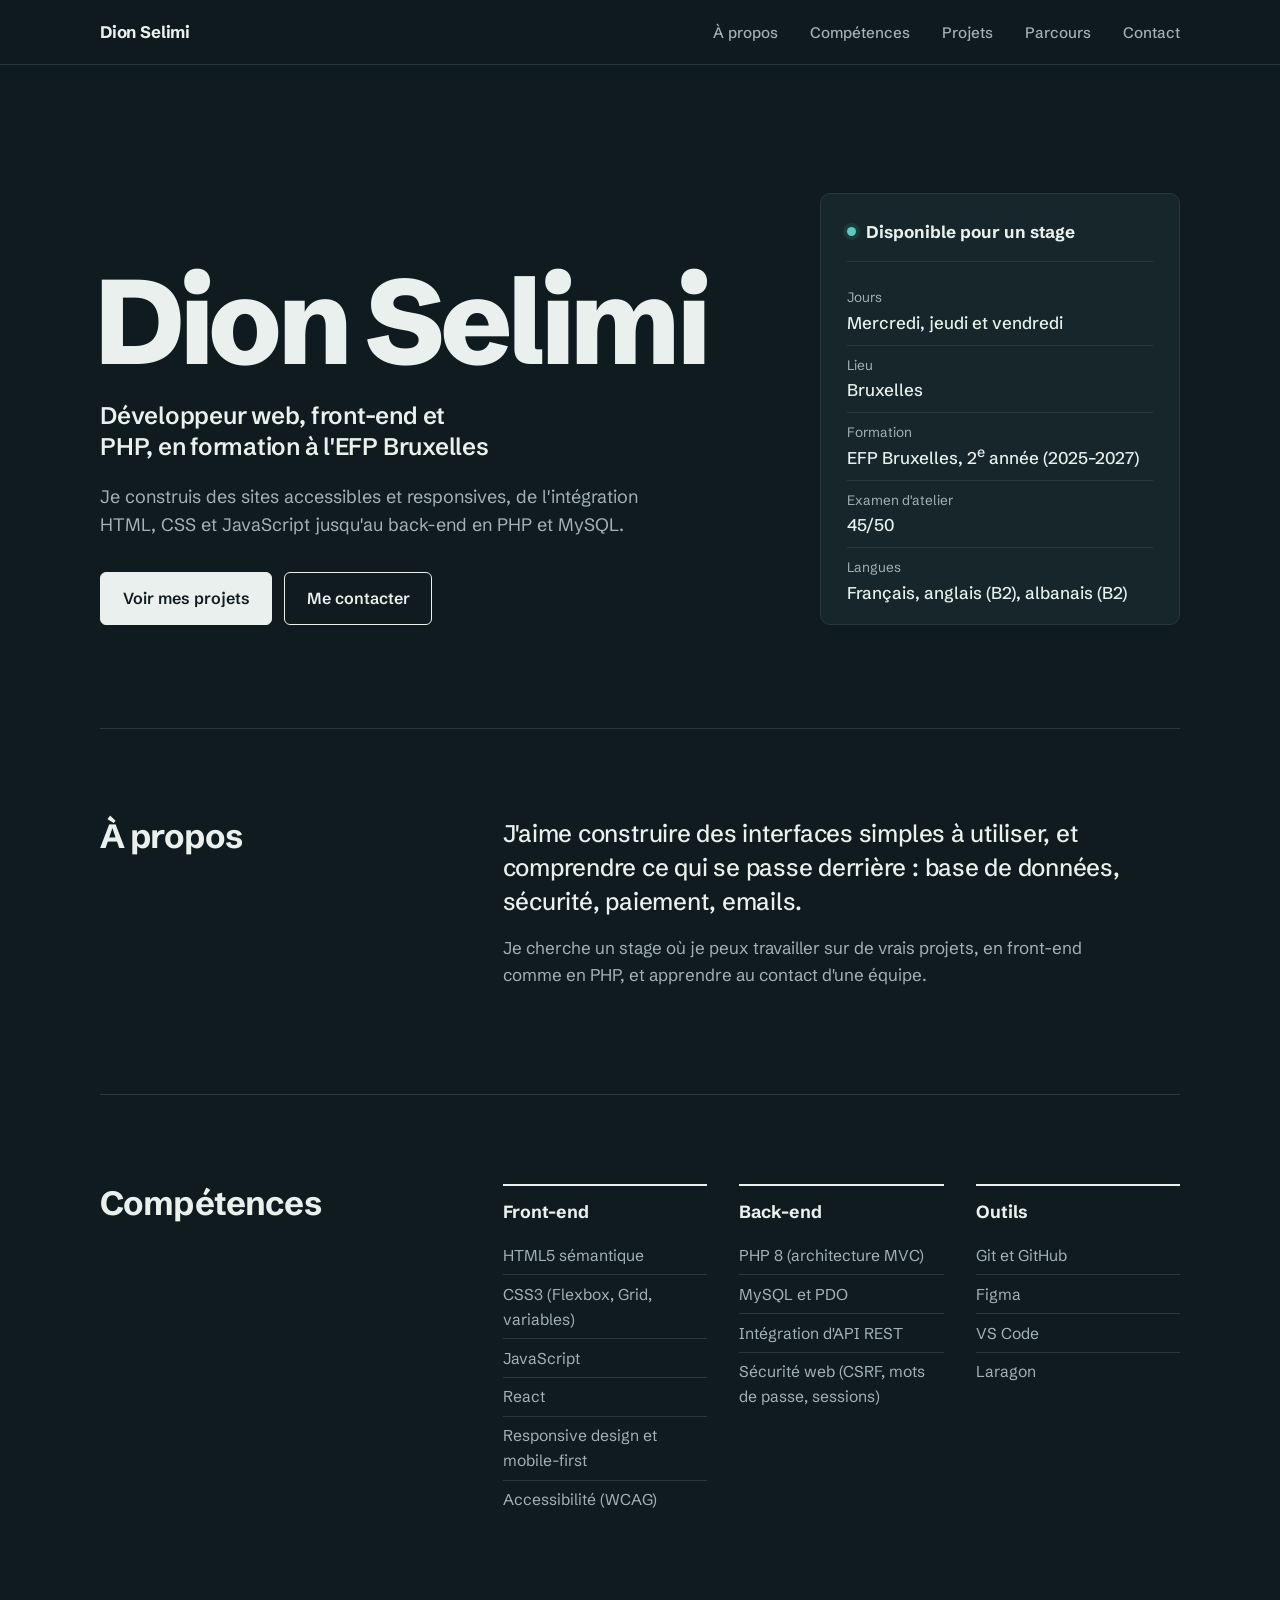
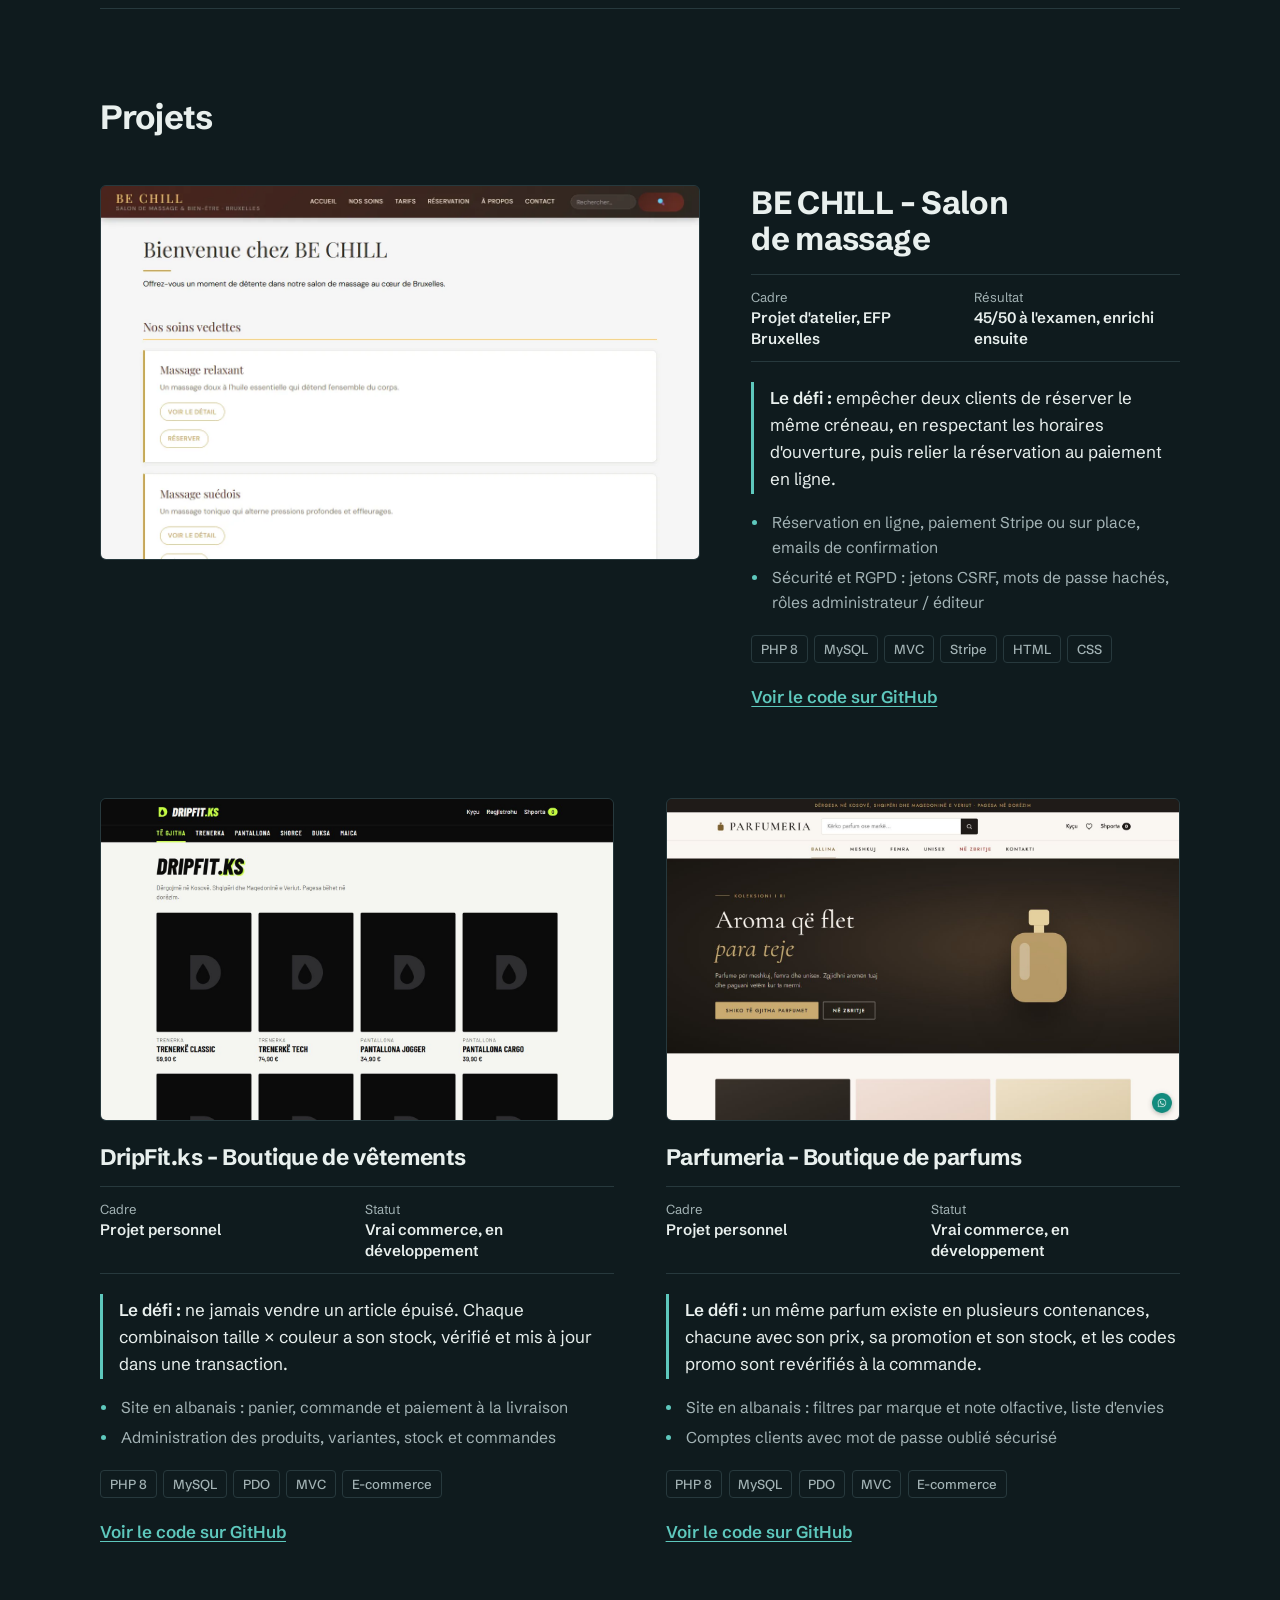
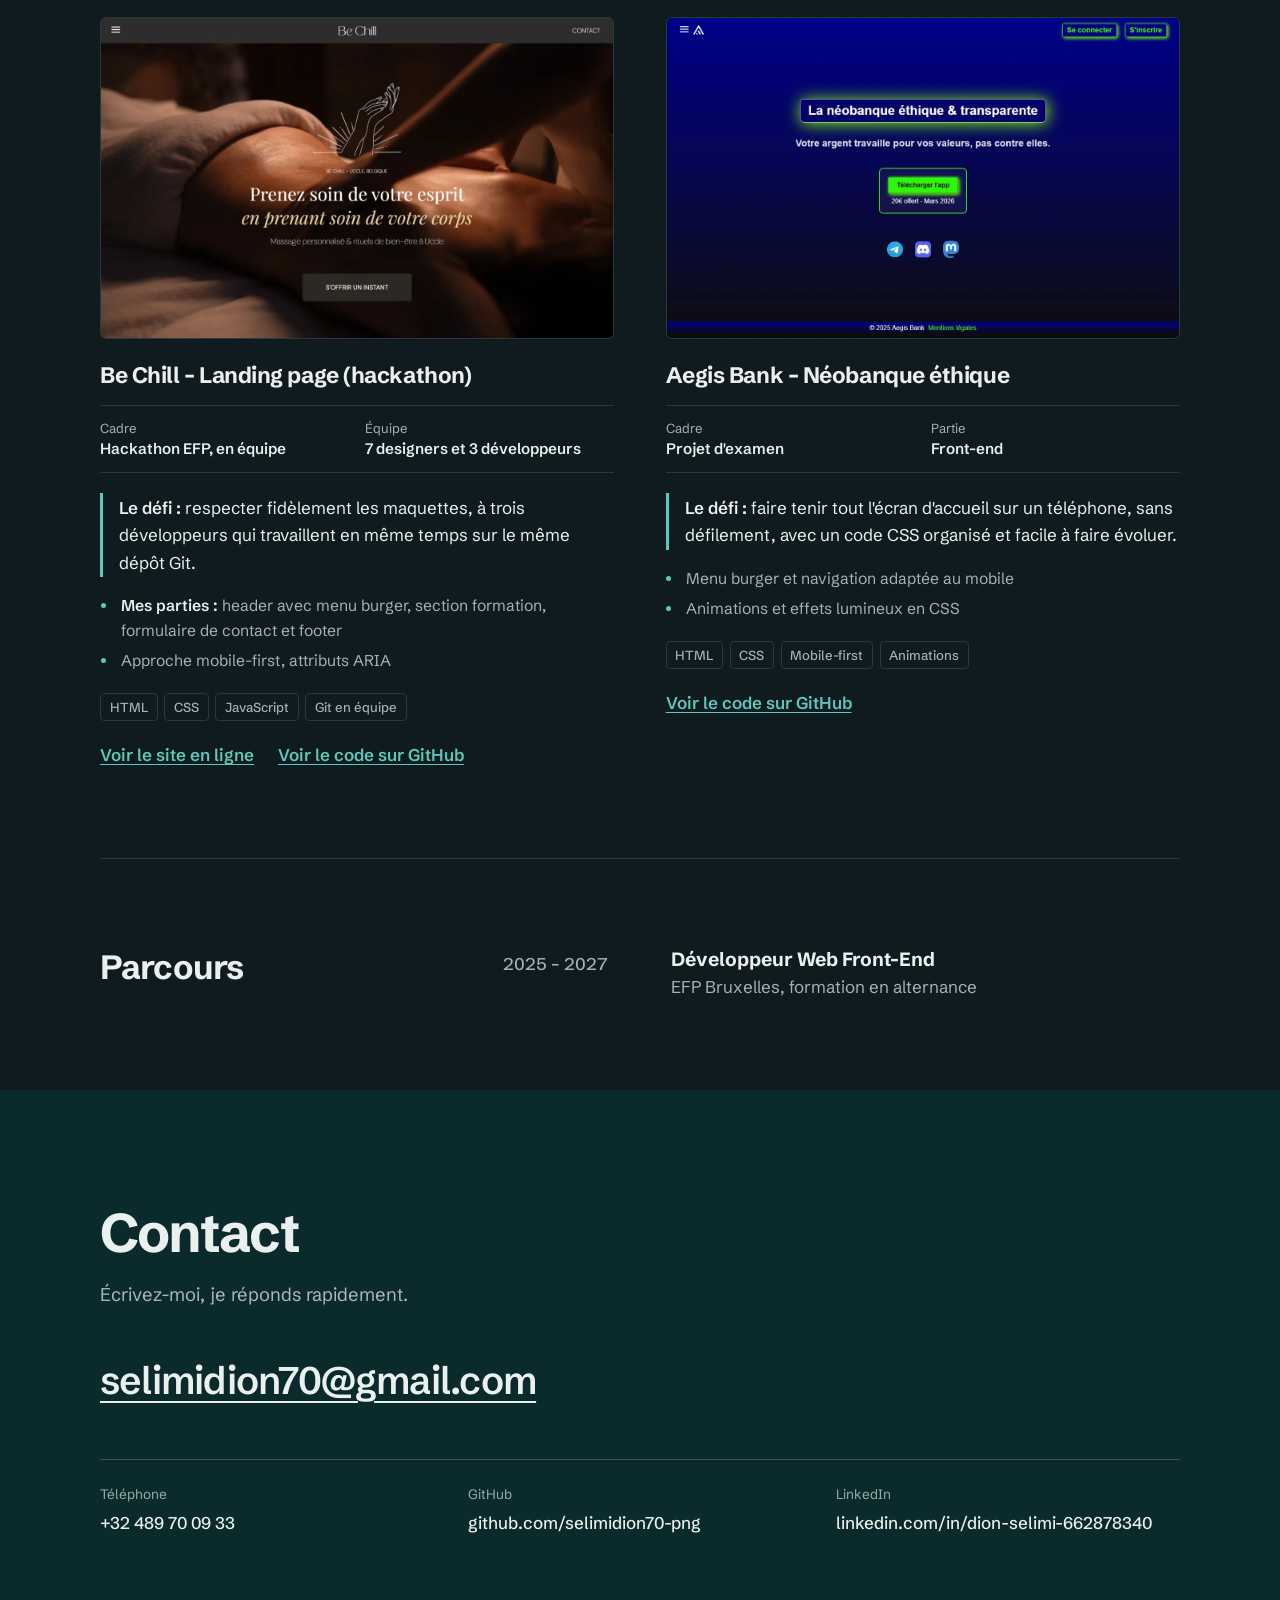
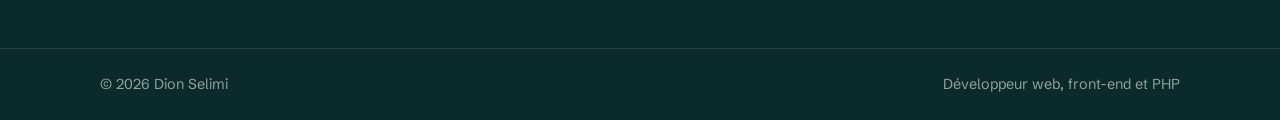
==== commit d7bbe20a: "Portfolio : thème sombre bleu pétrole et titre Contact" ====
--- a/index.html
+++ b/index.html
@@ -18,8 +18,9 @@
     <meta property="og:image:width" content="1200">
     <meta property="og:image:height" content="630">
     <meta name="twitter:card" content="summary_large_image">
-    <meta name="color-scheme" content="light dark">
-    <link rel="icon" href="data:image/svg+xml,%3Csvg xmlns='http://www.w3.org/2000/svg' viewBox='0 0 64 64'%3E%3Ccircle cx='32' cy='32' r='22' fill='%230d6e6e'/%3E%3C/svg%3E">
+    <meta name="color-scheme" content="dark">
+    <meta name="theme-color" content="#0f1b1e">
+    <link rel="icon" href="data:image/svg+xml,%3Csvg xmlns='http://www.w3.org/2000/svg' viewBox='0 0 64 64'%3E%3Ccircle cx='32' cy='32' r='22' fill='%235ec8bd'/%3E%3C/svg%3E">
     <link rel="preconnect" href="https://fonts.googleapis.com">
     <link rel="preconnect" href="https://fonts.gstatic.com" crossorigin>
     <link rel="stylesheet" href="https://fonts.googleapis.com/css2?family=Schibsted+Grotesk:wght@400;500;600;700;800&display=swap">
@@ -315,7 +316,7 @@
     <!-- ===== Contact ===== -->
     <section id="contact" class="contact" aria-labelledby="titre-contact">
         <div class="conteneur">
-            <h2 id="titre-contact" class="contact__titre">Un stage, un projet ou une question ?</h2>
+            <h2 id="titre-contact" class="contact__titre">Contact</h2>
             <p class="contact__intro">Écrivez-moi, je réponds rapidement.</p>
             <p class="contact__email">
                 <a href="mailto:selimidion70@gmail.com">selimidion70@gmail.com</a>
--- a/style.css
+++ b/style.css
@@ -13,33 +13,23 @@
 
 /* ---------- 1. Couleurs et réglages ---------- */
 :root {
-    --papier:       #f4f6f5;   /* fond de la page */
-    --surface:      #ffffff;   /* fiche, cadres */
-    --encre:        #142026;   /* texte principal */
-    --doux:         #56636b;   /* texte secondaire */
-    --trait:        #d6dcda;   /* bordures et séparateurs */
-    --accent:       #0d6e6e;   /* bleu pétrole */
-    --accent-pale:  #dcedea;
-    --bande:        #10292c;   /* fond de la section contact */
-    --bande-texte:  #e9f1ef;
+    /* Thème sombre bleu pétrole, le même sur tous les appareils */
+    color-scheme: dark;
+
+    --papier:       #0f1b1e;   /* fond de la page */
+    --surface:      #16262a;   /* fiche, cadres */
+    --encre:        #e9f0ee;   /* texte principal */
+    --doux:         #a3b3b5;   /* texte secondaire */
+    --trait:        #27393d;   /* bordures et séparateurs */
+    --accent:       #5ec8bd;   /* turquoise */
+    --accent-pale:  #183a3a;
+    --bande:        #0b2a2b;   /* fond de la section contact */
+    --bande-texte:  #e9f0ee;
 
     --police:       'Schibsted Grotesk', system-ui, -apple-system, 'Segoe UI', Roboto, sans-serif;
     --largeur:      1160px;
     --marge:        clamp(1.25rem, 4vw, 2.5rem);
     --rayon:        6px;
-}
-
-@media (prefers-color-scheme: dark) {
-    :root {
-        --papier:      #0e1518;
-        --surface:     #152024;
-        --encre:       #e6ecea;
-        --doux:        #9aa8ad;
-        --trait:       #26353b;
-        --accent:      #5cc2ba;
-        --accent-pale: #16302f;
-        --bande:       #0a2224;
-    }
 }
 
 /* ---------- 2. Base ---------- */
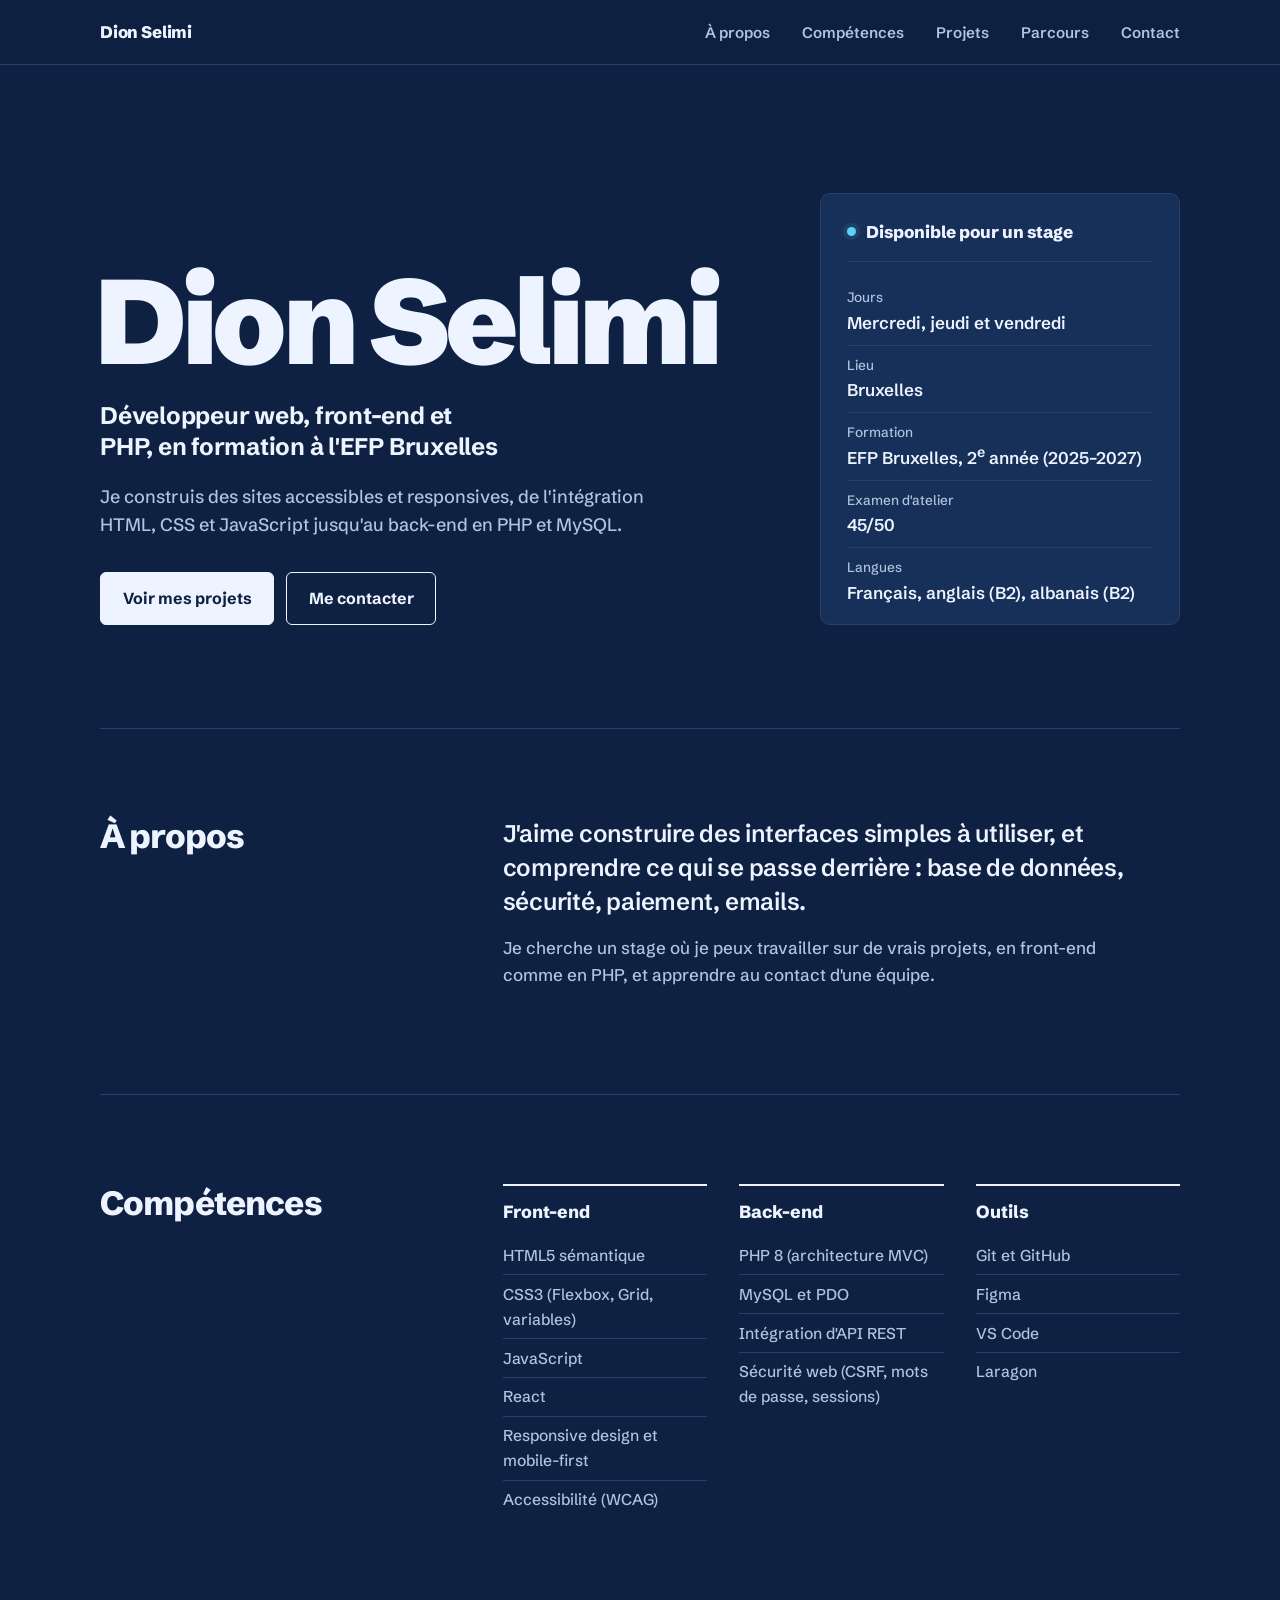
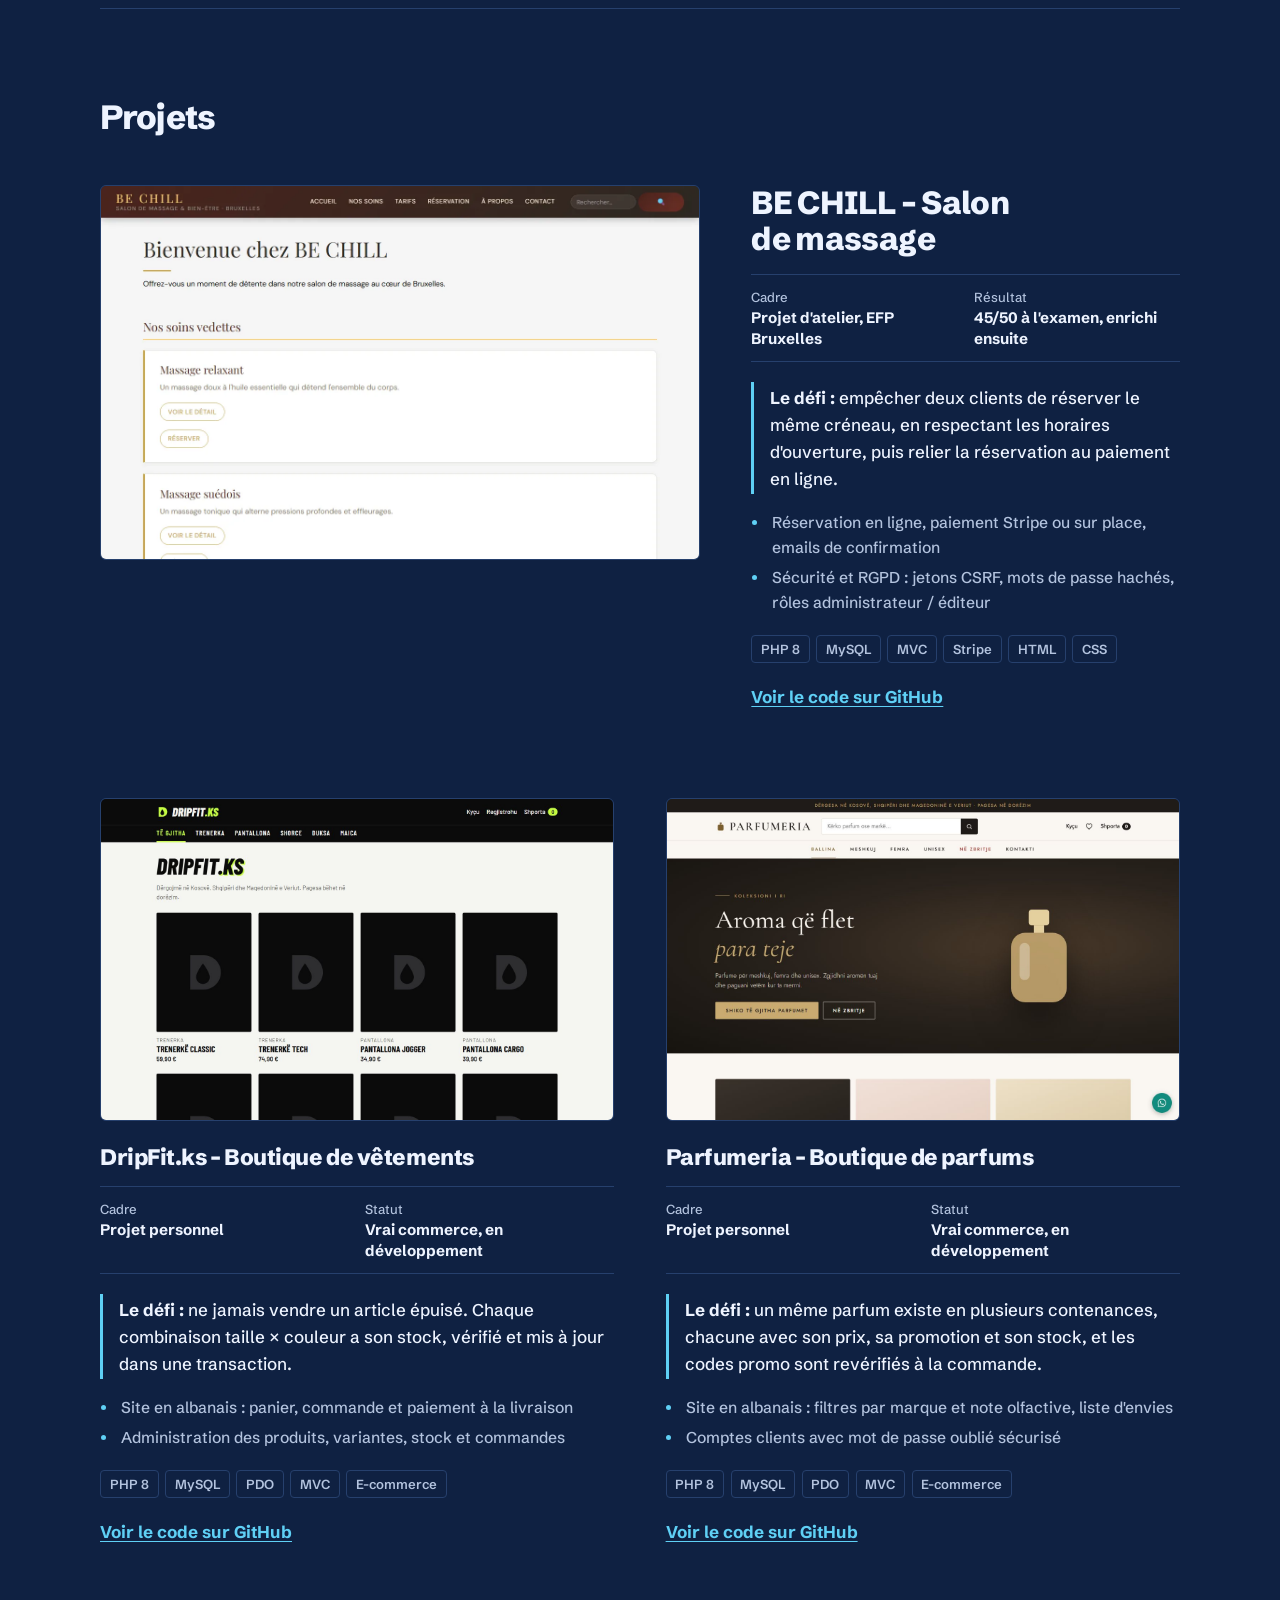
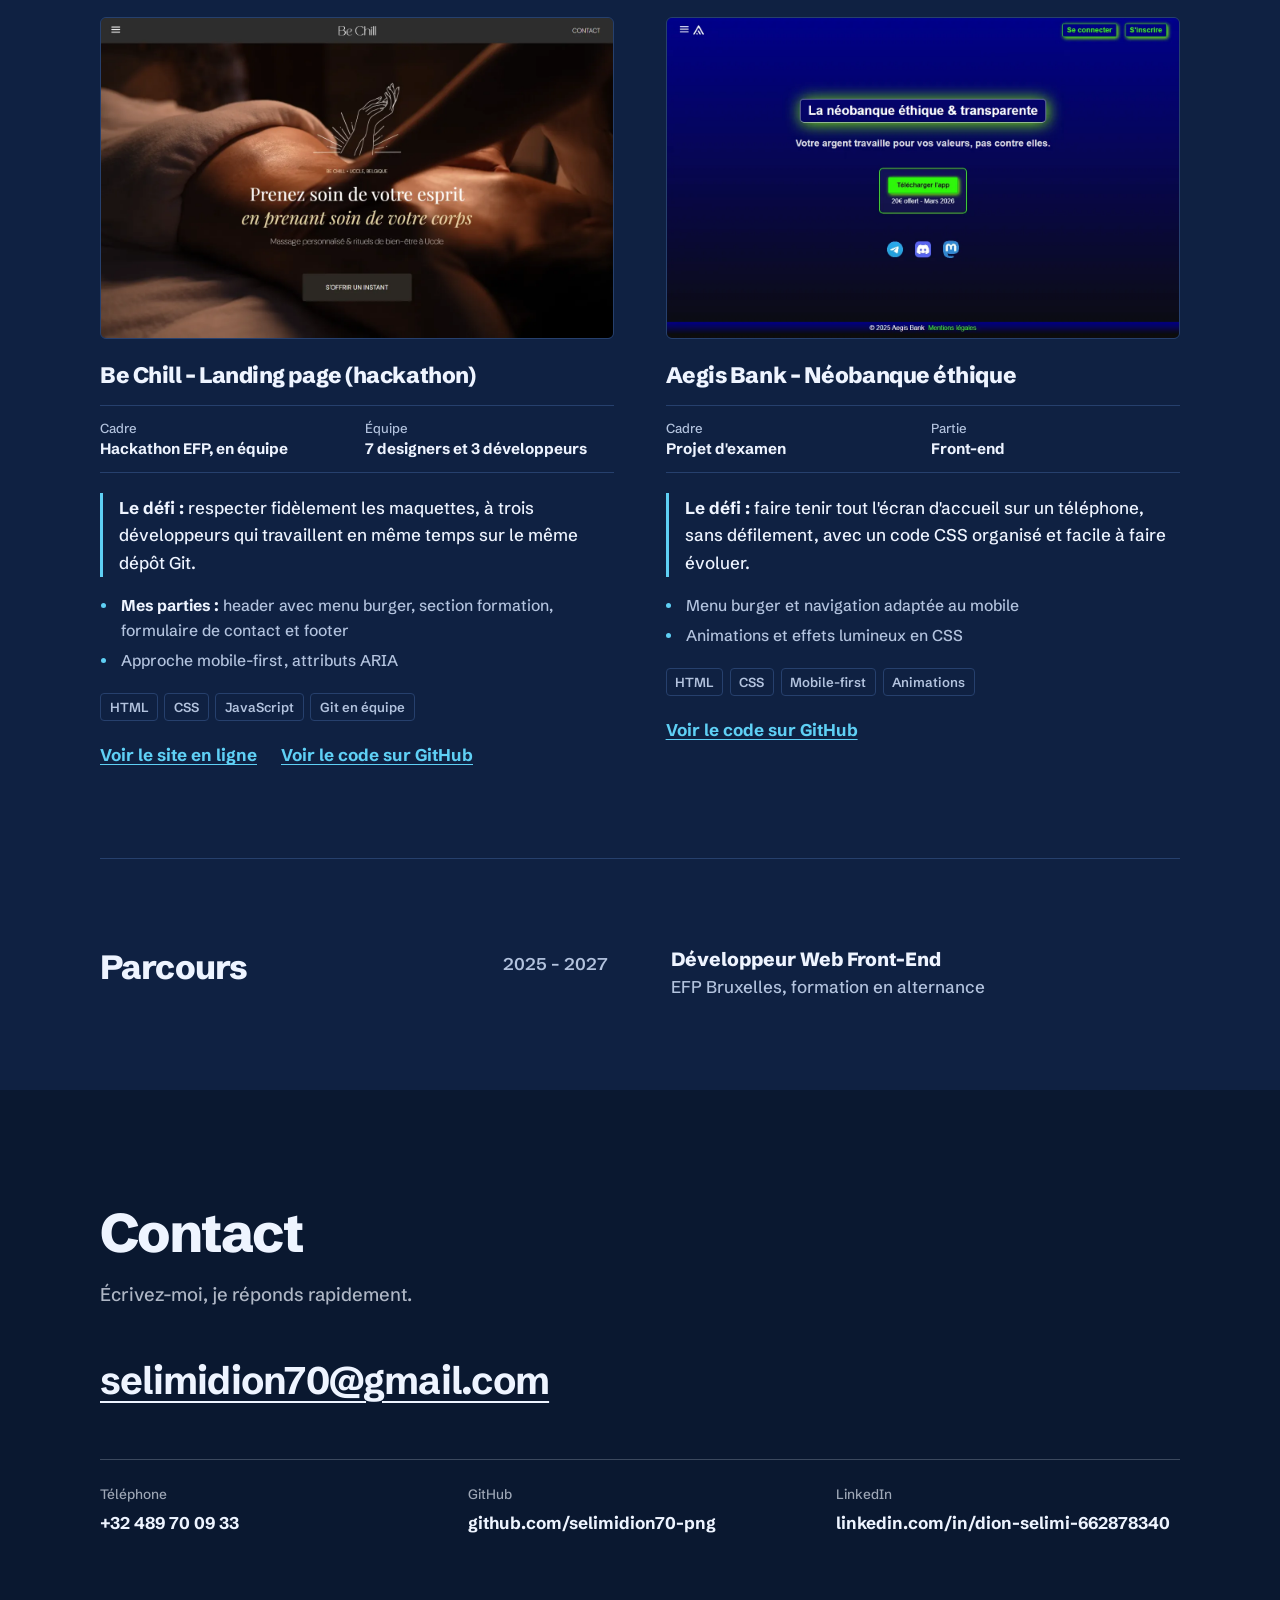
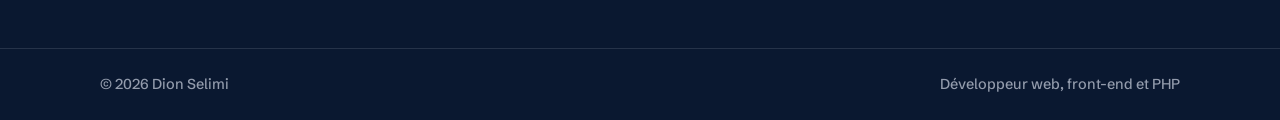
==== commit 5a1429d9: "Portfolio : thème bleu marine et cyan, police plus grasse" ====
--- a/index.html
+++ b/index.html
@@ -19,11 +19,11 @@
     <meta property="og:image:height" content="630">
     <meta name="twitter:card" content="summary_large_image">
     <meta name="color-scheme" content="dark">
-    <meta name="theme-color" content="#0f1b1e">
-    <link rel="icon" href="data:image/svg+xml,%3Csvg xmlns='http://www.w3.org/2000/svg' viewBox='0 0 64 64'%3E%3Ccircle cx='32' cy='32' r='22' fill='%235ec8bd'/%3E%3C/svg%3E">
+    <meta name="theme-color" content="#0f2142">
+    <link rel="icon" href="data:image/svg+xml,%3Csvg xmlns='http://www.w3.org/2000/svg' viewBox='0 0 64 64'%3E%3Ccircle cx='32' cy='32' r='22' fill='%235fd0f5'/%3E%3C/svg%3E">
     <link rel="preconnect" href="https://fonts.googleapis.com">
     <link rel="preconnect" href="https://fonts.gstatic.com" crossorigin>
-    <link rel="stylesheet" href="https://fonts.googleapis.com/css2?family=Schibsted+Grotesk:wght@400;500;600;700;800&display=swap">
+    <link rel="stylesheet" href="https://fonts.googleapis.com/css2?family=Schibsted+Grotesk:wght@500;600;700;800;900&display=swap">
     <link rel="stylesheet" href="style.css">
 </head>
 <body>
--- a/style.css
+++ b/style.css
@@ -13,18 +13,18 @@
 
 /* ---------- 1. Couleurs et réglages ---------- */
 :root {
-    /* Thème sombre bleu pétrole, le même sur tous les appareils */
+    /* Thème bleu marine et cyan, le même sur tous les appareils */
     color-scheme: dark;
 
-    --papier:       #0f1b1e;   /* fond de la page */
-    --surface:      #16262a;   /* fiche, cadres */
-    --encre:        #e9f0ee;   /* texte principal */
-    --doux:         #a3b3b5;   /* texte secondaire */
-    --trait:        #27393d;   /* bordures et séparateurs */
-    --accent:       #5ec8bd;   /* turquoise */
-    --accent-pale:  #183a3a;
-    --bande:        #0b2a2b;   /* fond de la section contact */
-    --bande-texte:  #e9f0ee;
+    --papier:       #0f2142;   /* fond de la page */
+    --surface:      #17305a;   /* fiche, cadres */
+    --encre:        #eef4ff;   /* texte principal */
+    --doux:         #b3c3de;   /* texte secondaire */
+    --trait:        #26406d;   /* bordures et séparateurs */
+    --accent:       #5fd0f5;   /* cyan */
+    --accent-pale:  #1b4266;
+    --bande:        #0a1830;   /* fond de la section contact */
+    --bande-texte:  #eef4ff;
 
     --police:       'Schibsted Grotesk', system-ui, -apple-system, 'Segoe UI', Roboto, sans-serif;
     --largeur:      1160px;
@@ -54,6 +54,7 @@
     color: var(--encre);
     font-family: var(--police);
     font-size: 1.0625rem;
+    font-weight: 500;
     line-height: 1.6;
     -webkit-font-smoothing: antialiased;
 }
@@ -84,7 +85,7 @@
     margin: 0;
     text-wrap: balance;
     line-height: 1.15;
-    font-weight: 700;
+    font-weight: 800;
 }
 
 p {
@@ -135,7 +136,7 @@
 .logo {
     color: var(--encre);
     font-size: 1.05rem;
-    font-weight: 700;
+    font-weight: 800;
     letter-spacing: -0.01em;
     text-decoration: none;
 }
@@ -158,7 +159,7 @@
 .nav a {
     color: var(--doux);
     font-size: 0.95rem;
-    font-weight: 500;
+    font-weight: 600;
     text-decoration: none;
 }
 
@@ -179,7 +180,7 @@
 .hero__nom {
     margin-left: -0.05em; /* aligne optiquement le D avec le texte en dessous */
     font-size: clamp(3.4rem, 10vw, 7.5rem);
-    font-weight: 800;
+    font-weight: 900;
     line-height: 0.92;
     letter-spacing: -0.045em;
 }
@@ -189,7 +190,7 @@
     margin: 1.5rem 0 1.25rem;
     text-wrap: balance;
     font-size: clamp(1.2rem, 2.2vw, 1.5rem);
-    font-weight: 600;
+    font-weight: 700;
     line-height: 1.3;
     letter-spacing: -0.01em;
 }
@@ -213,7 +214,7 @@
     border: 1.5px solid var(--encre);
     border-radius: var(--rayon);
     font-size: 1rem;
-    font-weight: 600;
+    font-weight: 700;
     text-decoration: none;
     transition: background-color 0.15s ease, color 0.15s ease;
 }
@@ -252,7 +253,7 @@
     margin: 0 0 1rem;
     padding-bottom: 1rem;
     border-bottom: 1px solid var(--trait);
-    font-weight: 700;
+    font-weight: 800;
 }
 
 .fiche__statut::before {
@@ -284,7 +285,7 @@
 
 .fiche__liste dd {
     margin: 0;
-    font-weight: 500;
+    font-weight: 600;
 }
 
 .fiche__liste sup {
@@ -330,7 +331,7 @@
 .texte__chapeau {
     color: var(--encre);
     font-size: clamp(1.25rem, 2.2vw, 1.5rem);
-    font-weight: 500;
+    font-weight: 600;
     line-height: 1.4;
     letter-spacing: -0.01em;
 }
@@ -399,7 +400,7 @@
 
 .projet__texte strong {
     color: var(--encre);
-    font-weight: 600;
+    font-weight: 700;
 }
 
 /* « Le défi » : le problème principal du projet */
@@ -427,7 +428,7 @@
 .projet__infos dd {
     margin: 0;
     font-size: 0.95rem;
-    font-weight: 600;
+    font-weight: 700;
     line-height: 1.35;
 }
 
@@ -462,7 +463,7 @@
     border-radius: 4px;
     color: var(--doux);
     font-size: 0.82rem;
-    font-weight: 500;
+    font-weight: 600;
 }
 
 .projet__liens {
@@ -470,7 +471,7 @@
     flex-wrap: wrap;
     gap: 0.5rem 1.5rem;
     margin: 0;
-    font-weight: 600;
+    font-weight: 700;
 }
 
 /* Projet principal : en mobile, l'image puis le texte */
@@ -505,7 +506,7 @@
     margin: 0;
     padding-top: 0.15rem;
     color: var(--doux);
-    font-weight: 500;
+    font-weight: 600;
     font-variant-numeric: tabular-nums;
 }
 
@@ -550,6 +551,7 @@
     font-size: clamp(1.4rem, 4vw, 2.4rem);
     font-weight: 600;
     letter-spacing: -0.02em;
+    font-weight: 700;
     overflow-wrap: anywhere;
 }
 
@@ -579,7 +581,7 @@
 }
 
 .contact__liste a {
-    font-weight: 500;
+    font-weight: 700;
     text-decoration: none;
     overflow-wrap: anywhere;
 }
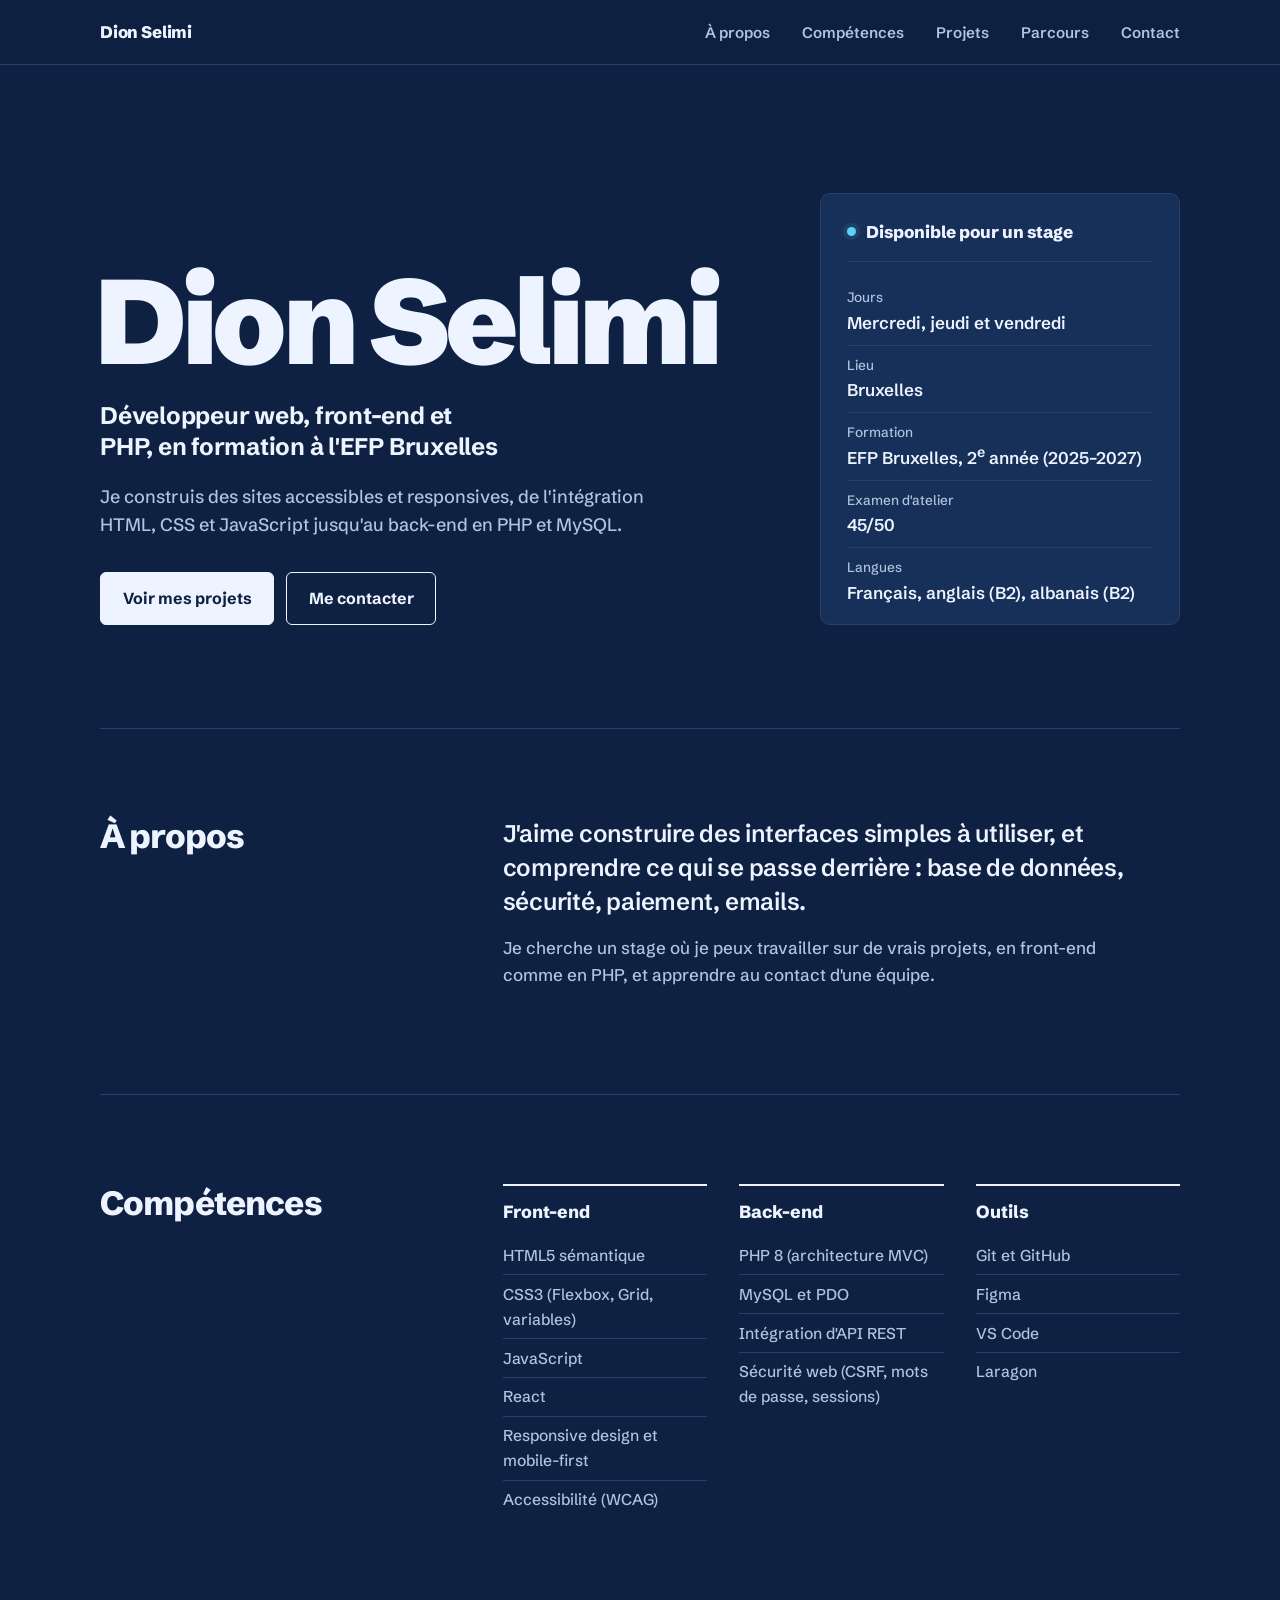
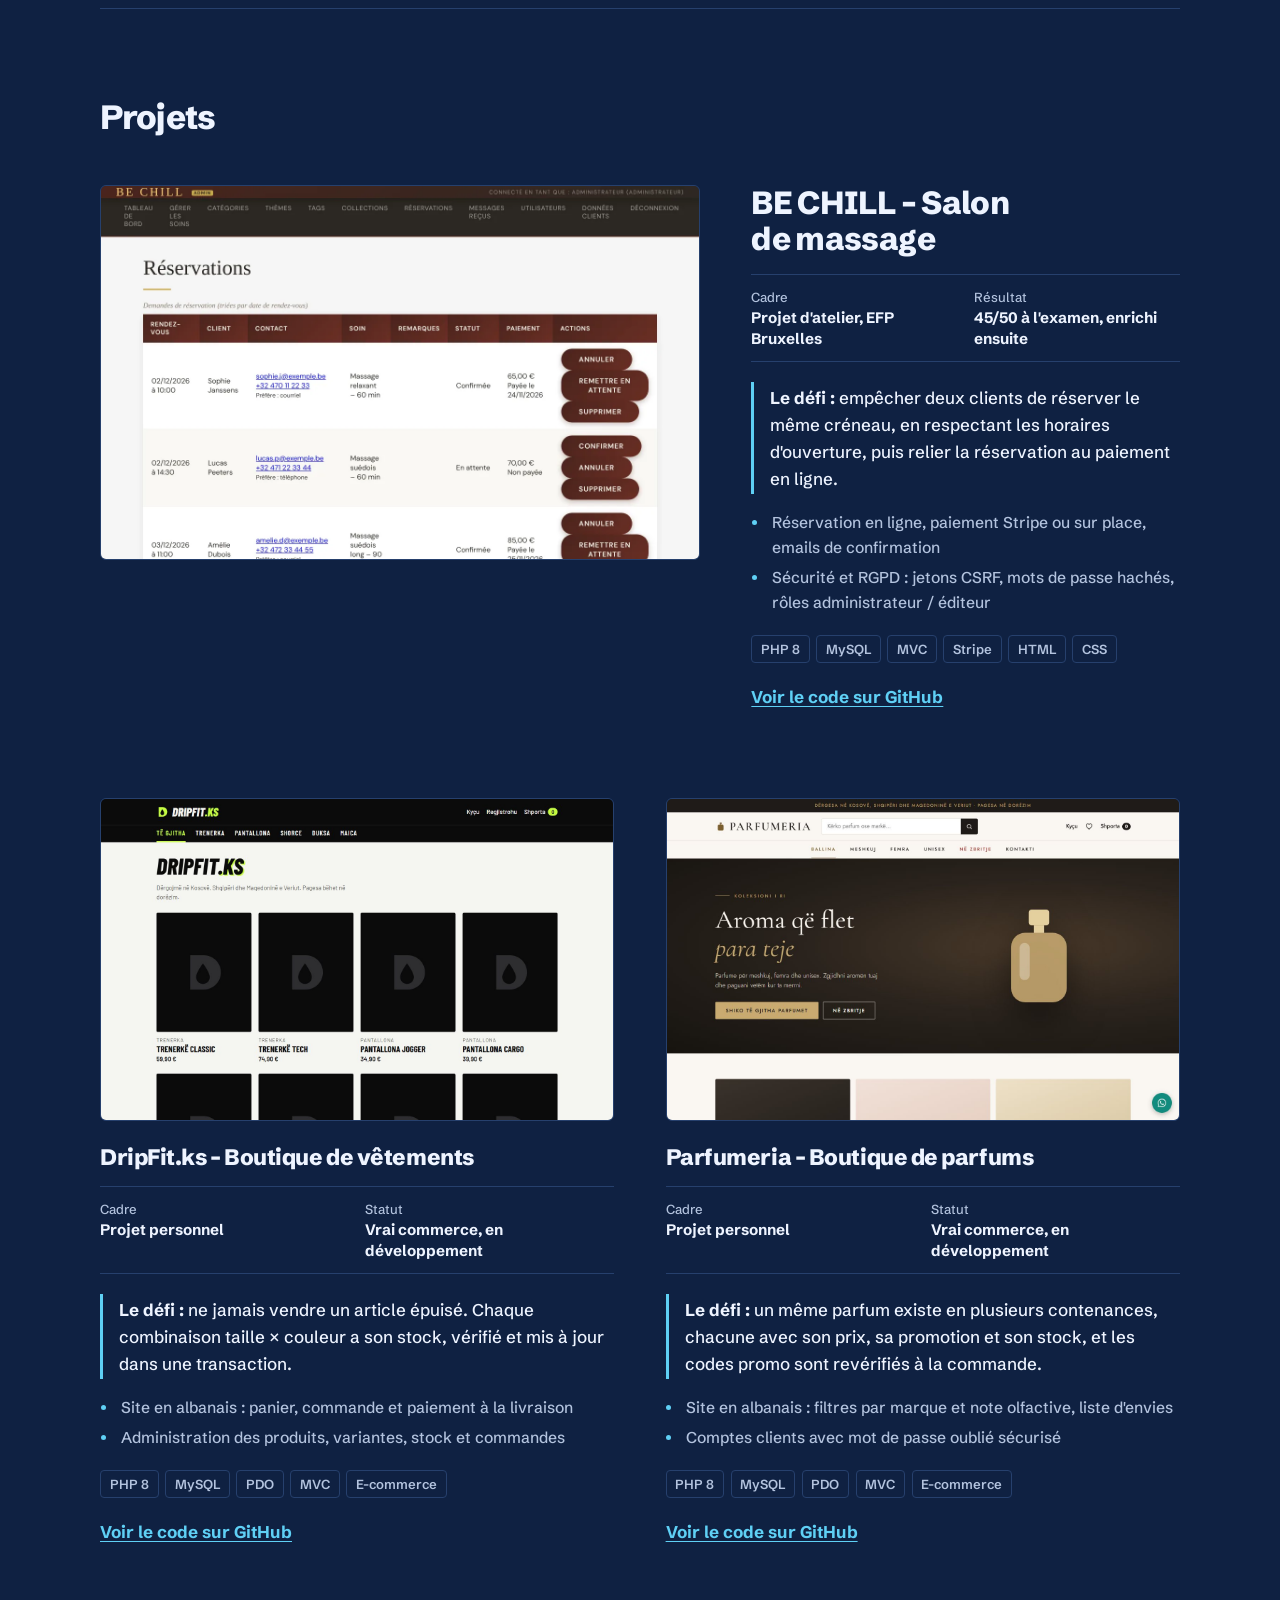
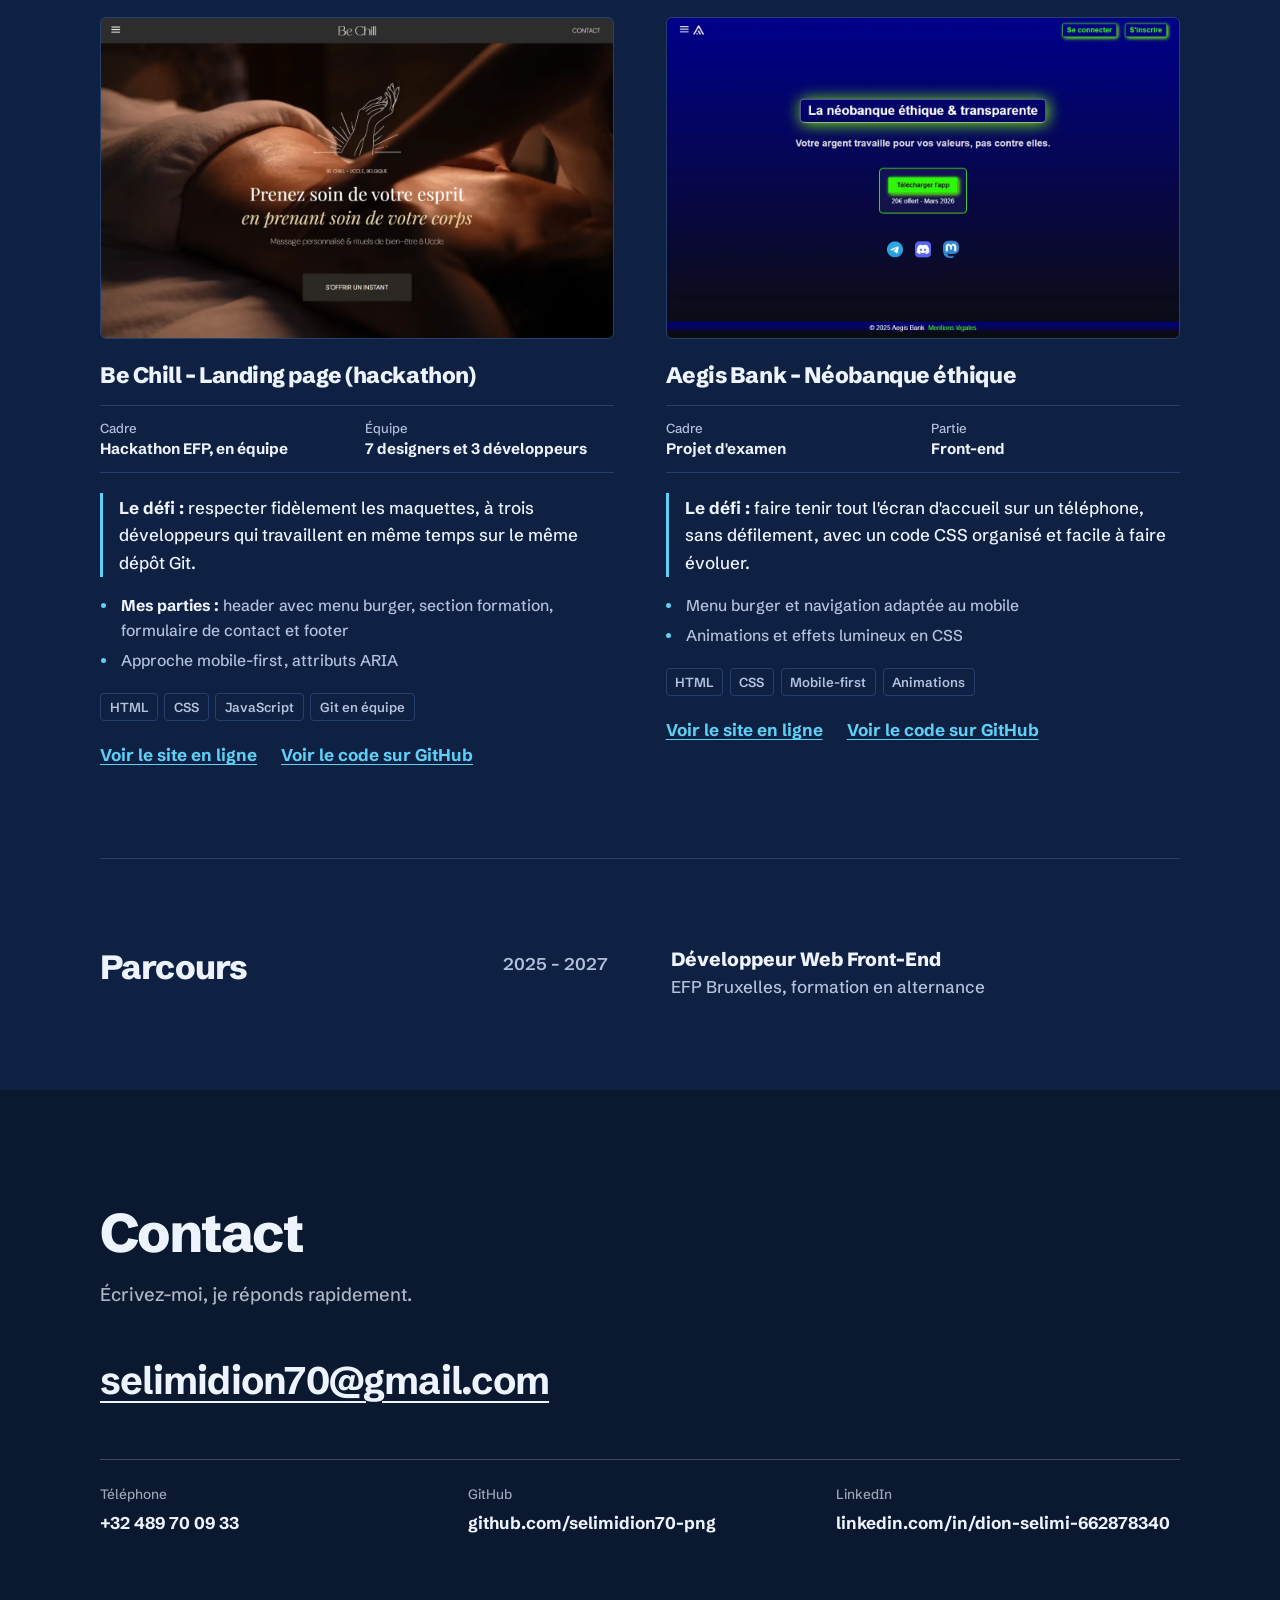
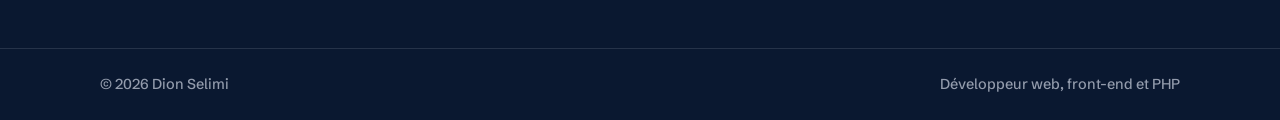
==== commit 46e9e6d9: "Portfolio : Aegis Bank en ligne et nouvelle capture BE CHILL - Aegis Bank copié dans aegis-bank/ (vi" ====
--- a/index.html
+++ b/index.html
@@ -154,8 +154,8 @@
             <!-- Projet principal -->
             <article class="projet projet--vedette" aria-labelledby="projet-bechill">
                 <figure class="projet__image">
-                    <img src="img/bechill-accueil.webp" width="1280" height="800" loading="lazy"
-                         alt="Page d'accueil du site BE CHILL : en-tête brun et doré, liste des soins vedettes.">
+                    <img src="img/bechill-reservations.webp" width="1280" height="800" loading="lazy"
+                         alt="Espace d'administration de BE CHILL : liste des réservations avec date, client, soin, statut (confirmée, en attente), paiement et boutons pour confirmer, annuler ou supprimer.">
                 </figure>
                 <div class="projet__texte">
                     <h3 id="projet-bechill">BE CHILL – Salon de massage</h3>
@@ -290,6 +290,7 @@
                             <li>HTML</li><li>CSS</li><li>Mobile-first</li><li>Animations</li>
                         </ul>
                         <p class="projet__liens">
+                            <a href="aegis-bank/">Voir le site en ligne</a>
                             <a href="https://github.com/selimidion70-png/Projet-aegis-bank">Voir le code sur GitHub</a>
                         </p>
                     </div>
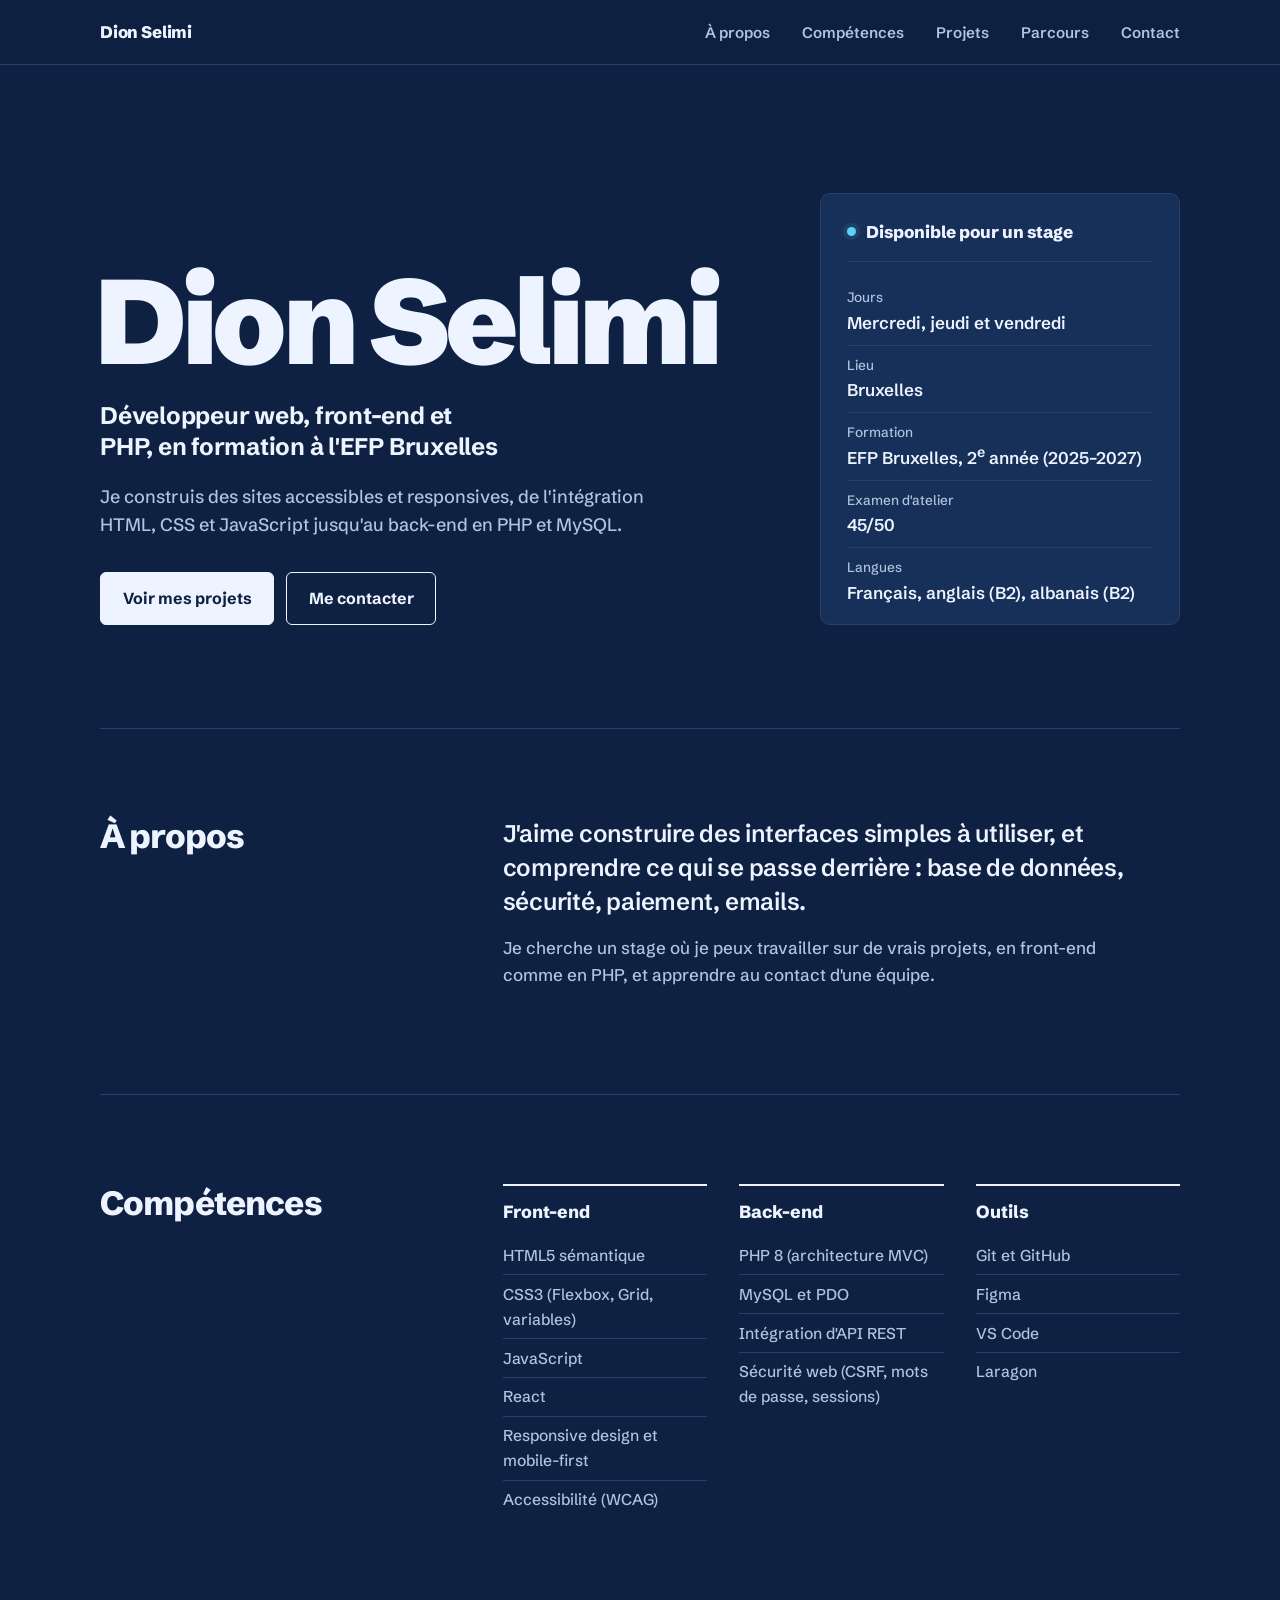
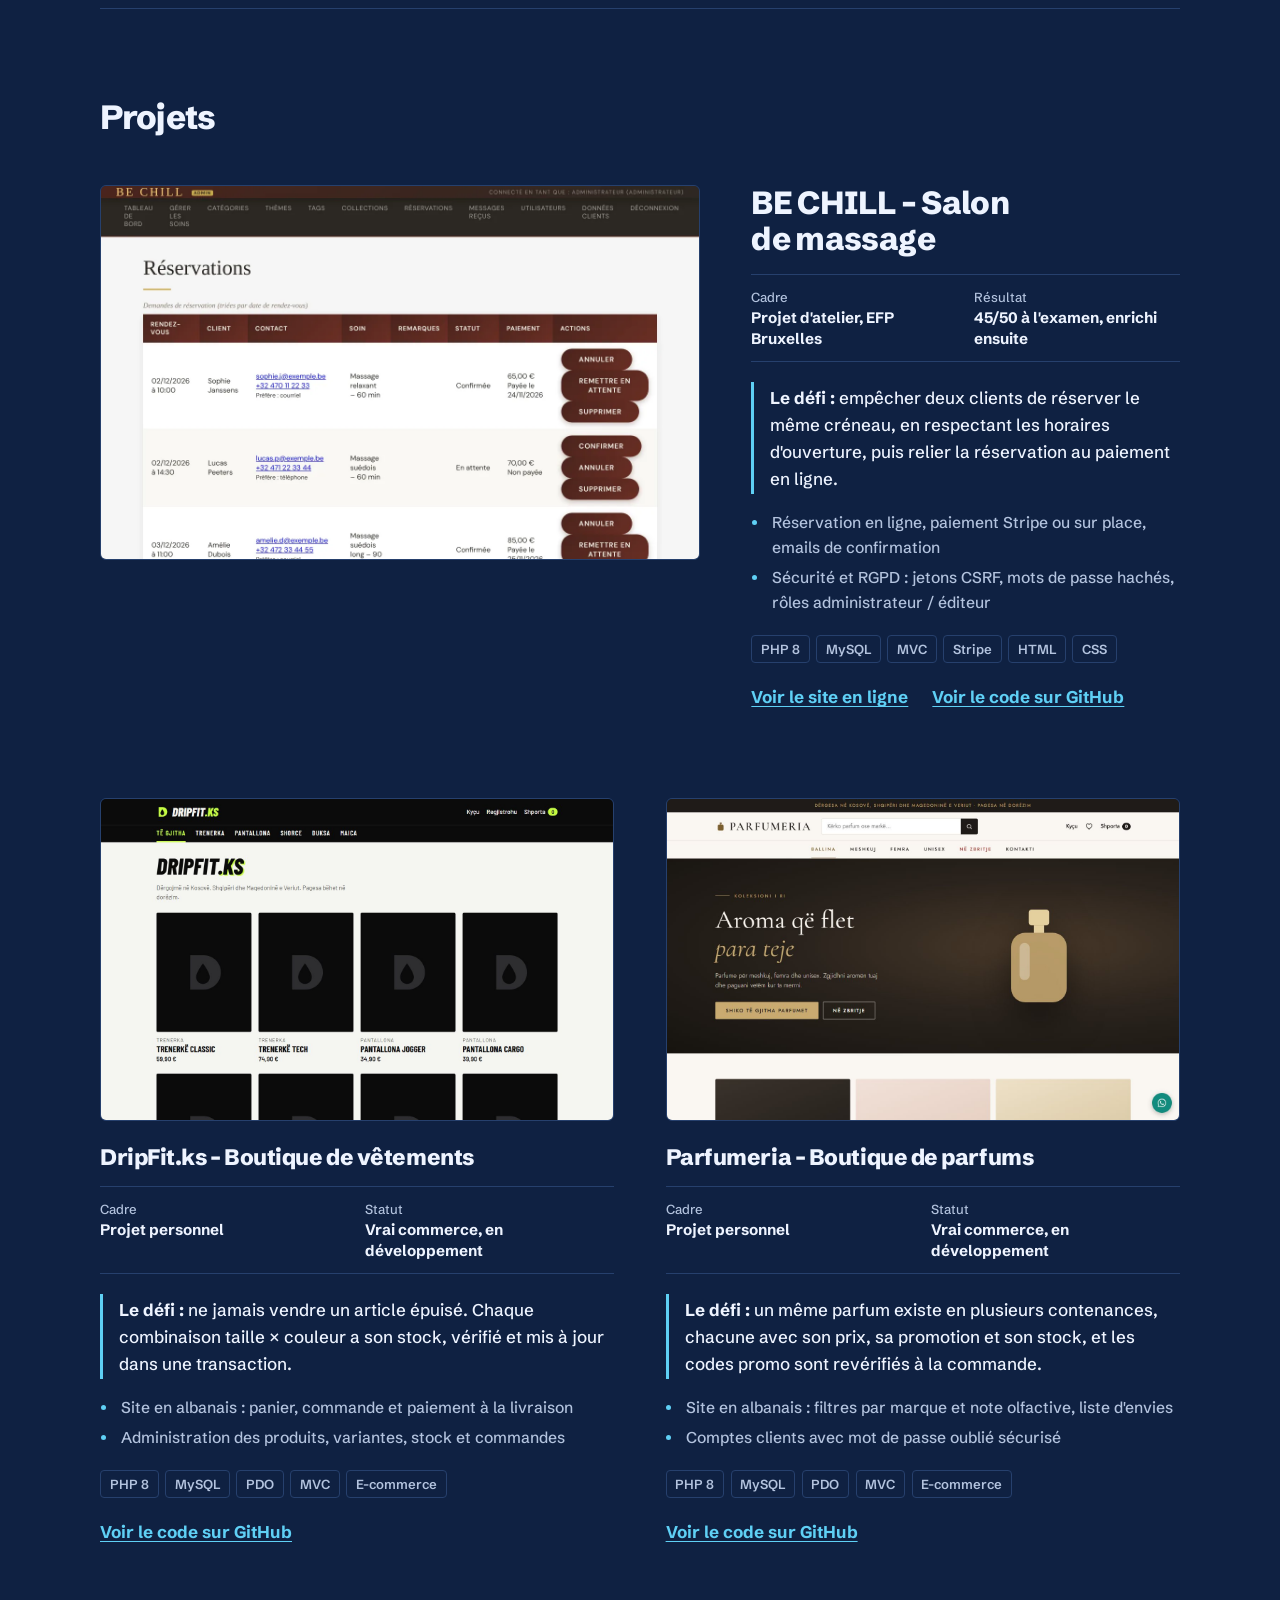
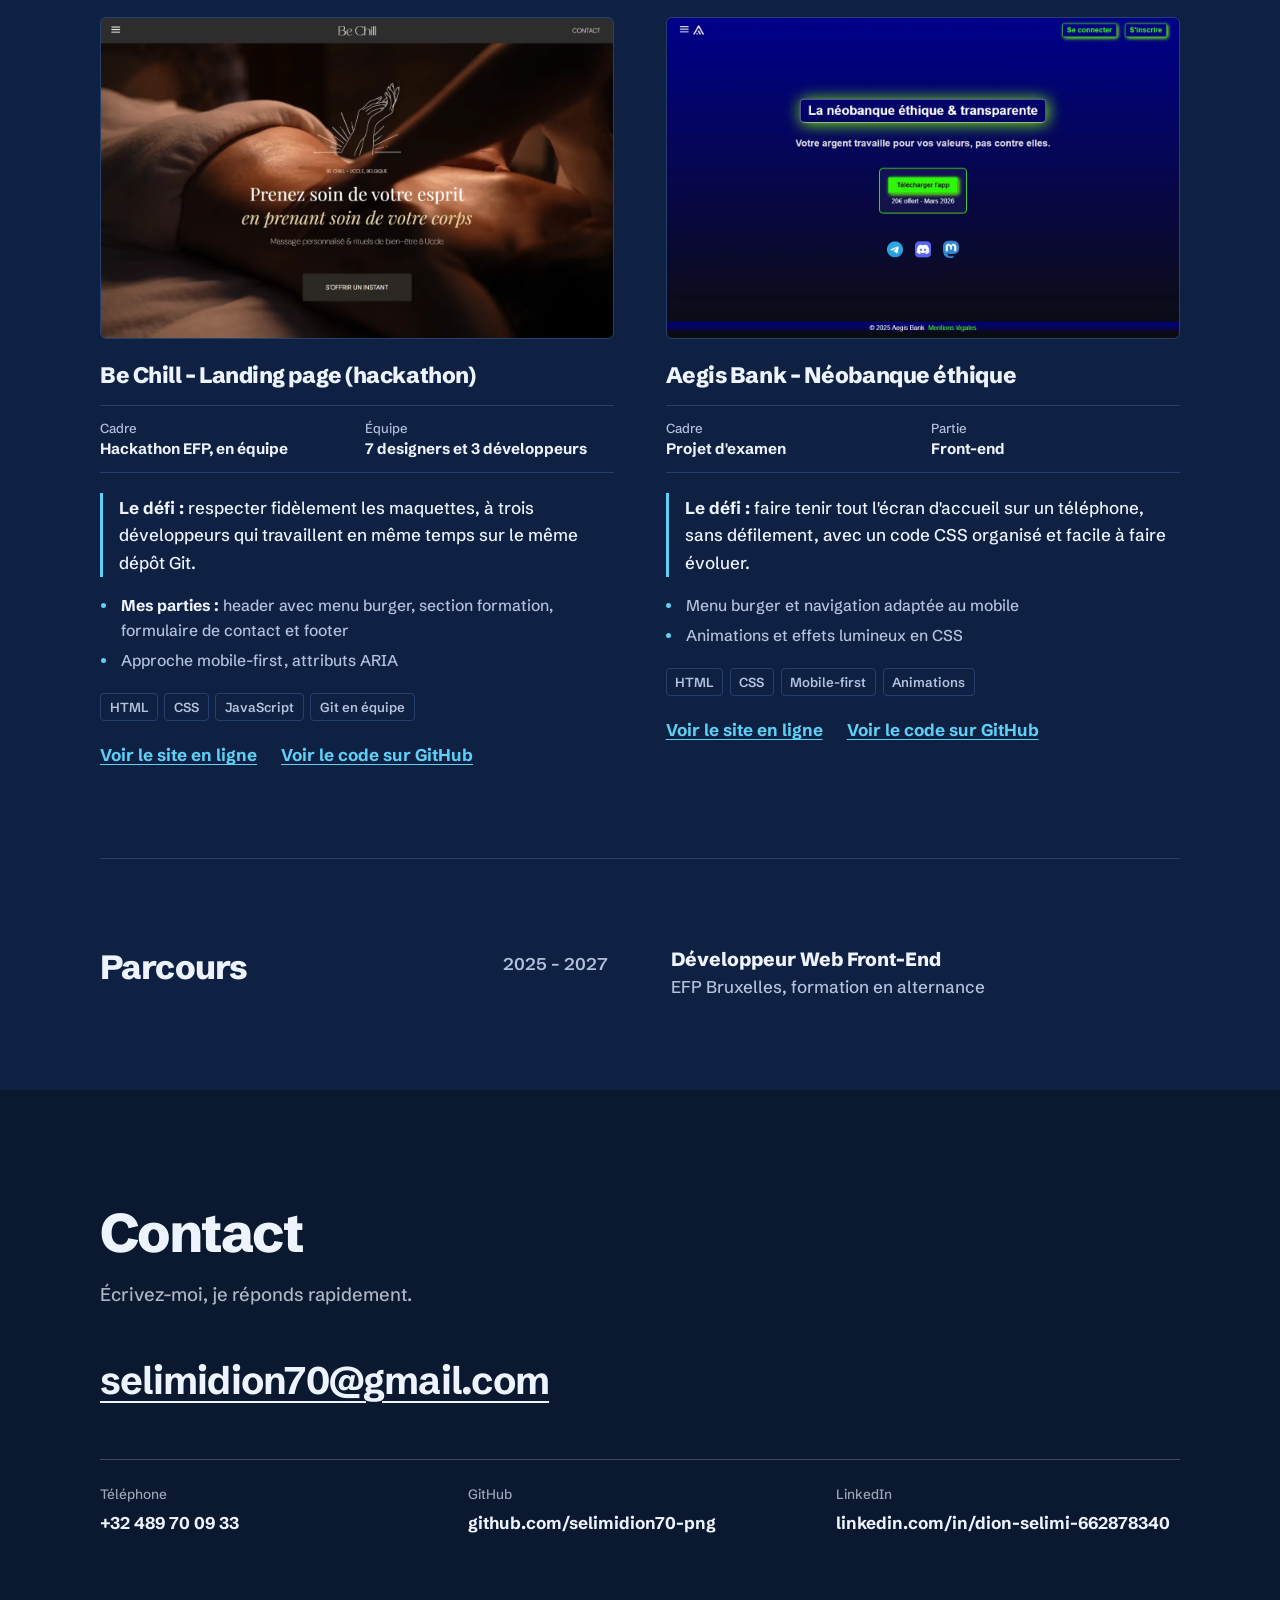
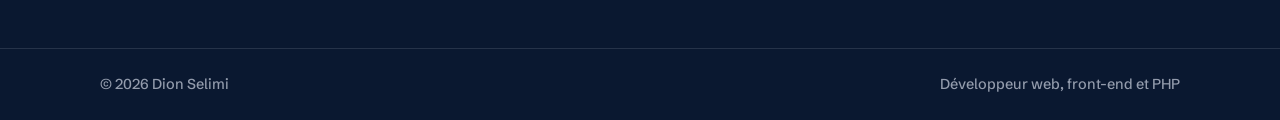
==== commit 2ee6af8b: "Portfolio : lien vers BE CHILL en ligne (alwaysdata)" ====
--- a/index.html
+++ b/index.html
@@ -175,6 +175,7 @@
                         <li>PHP 8</li><li>MySQL</li><li>MVC</li><li>Stripe</li><li>HTML</li><li>CSS</li>
                     </ul>
                     <p class="projet__liens">
+                        <a href="https://dion.alwaysdata.net/">Voir le site en ligne</a>
                         <a href="https://github.com/selimidion70-png/Atelier-Bechill">Voir le code sur GitHub</a>
                     </p>
                 </div>
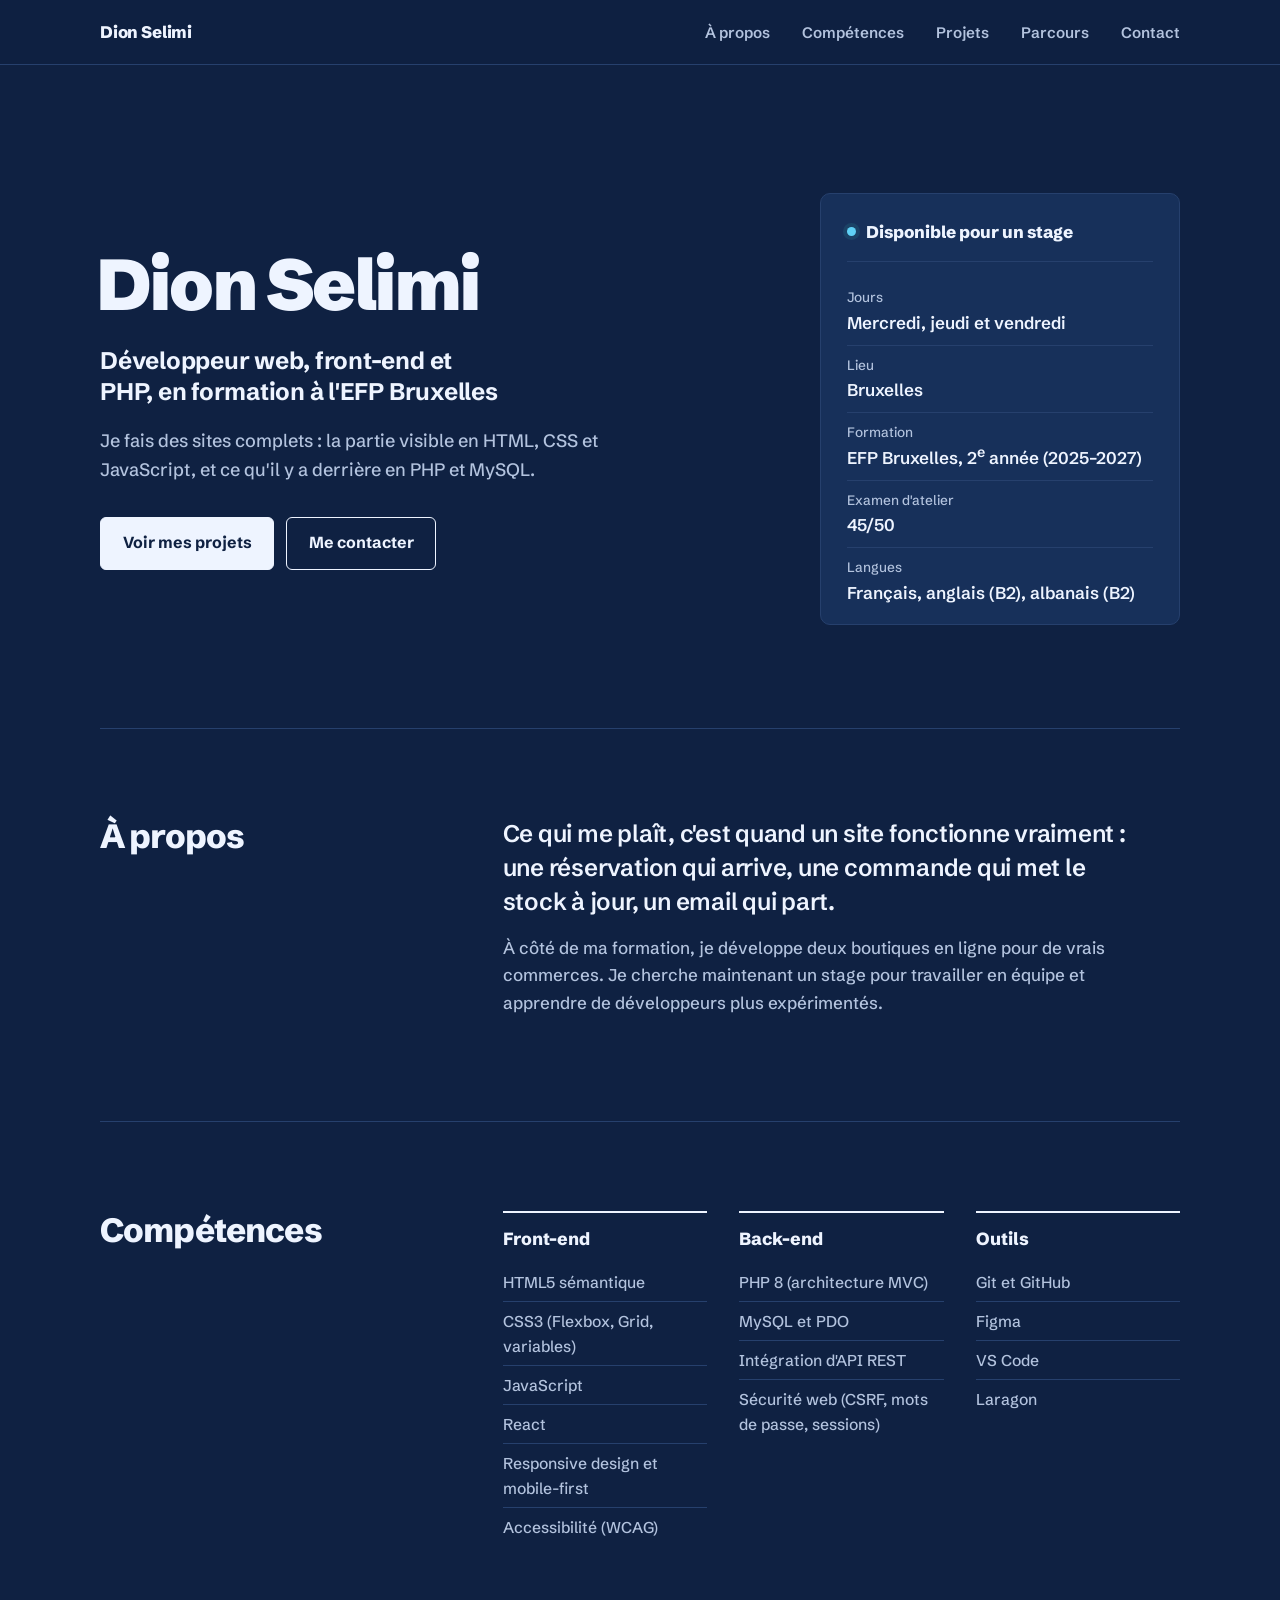
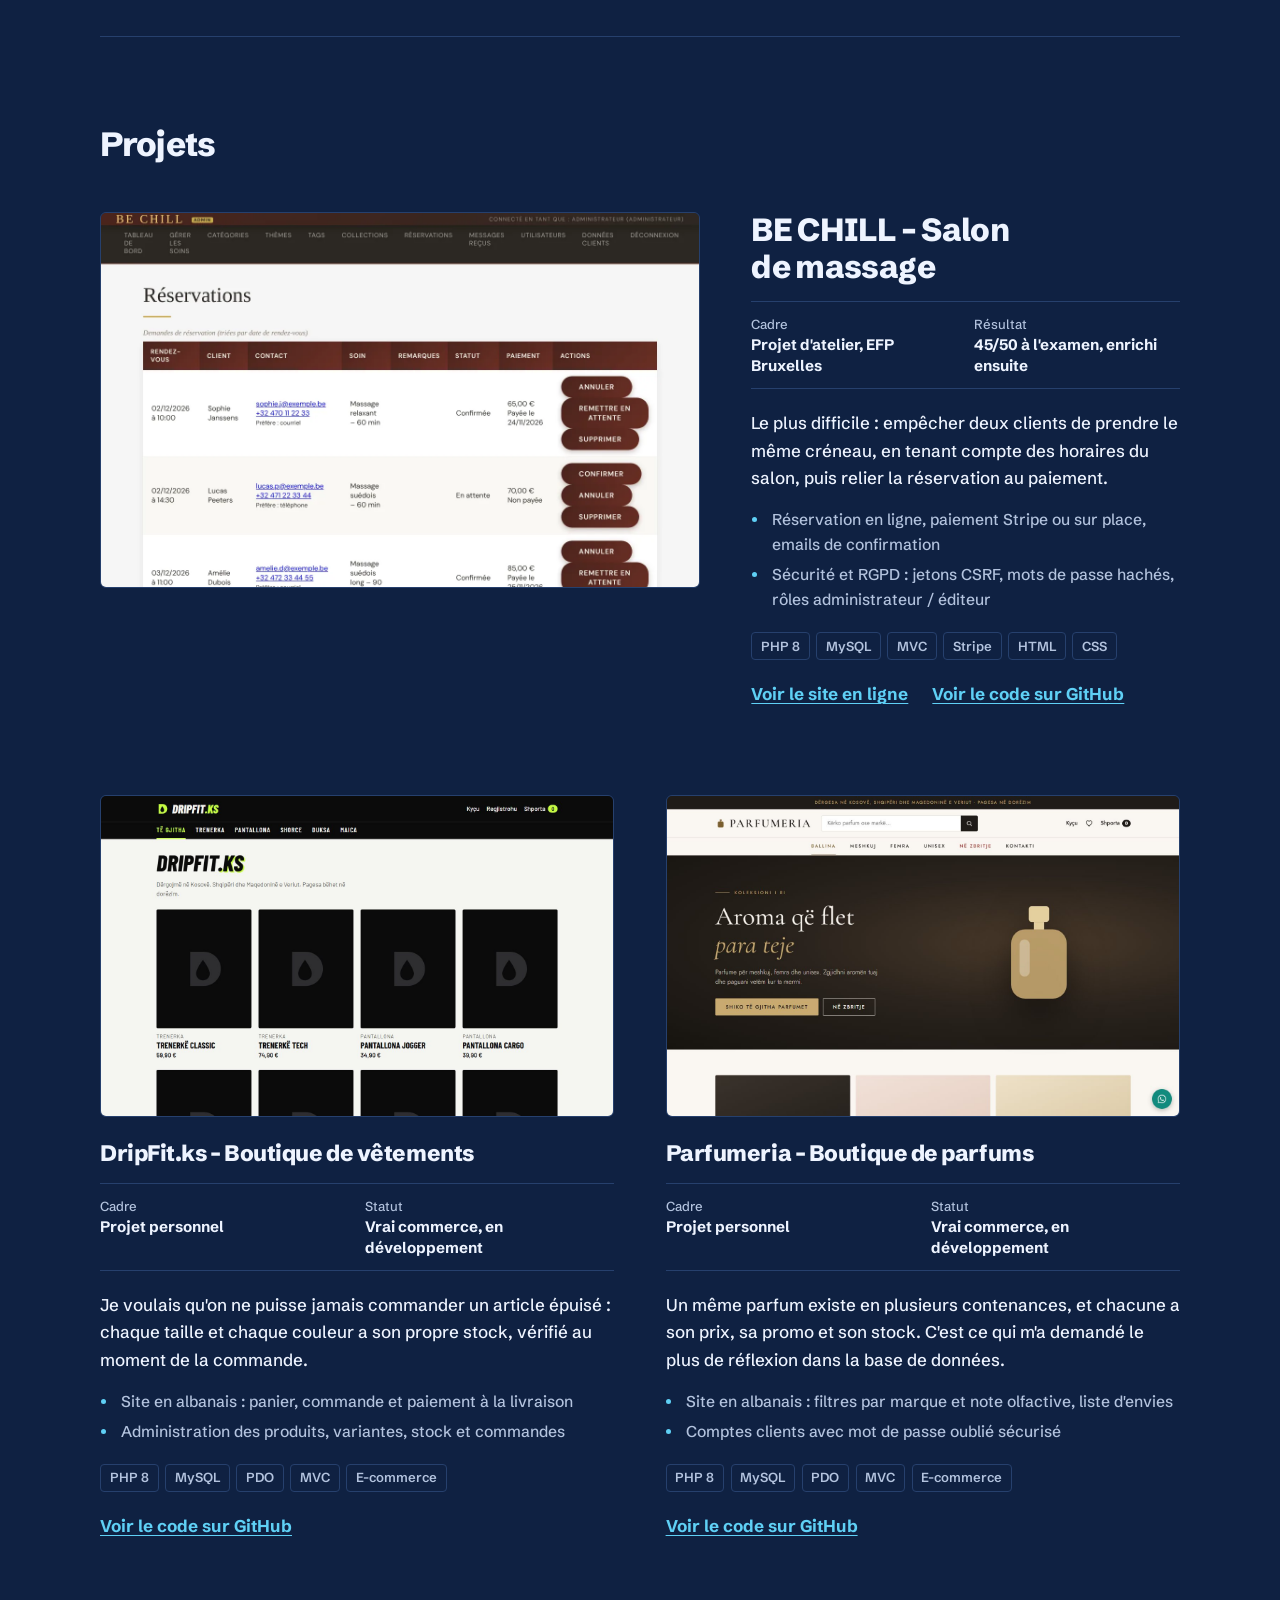
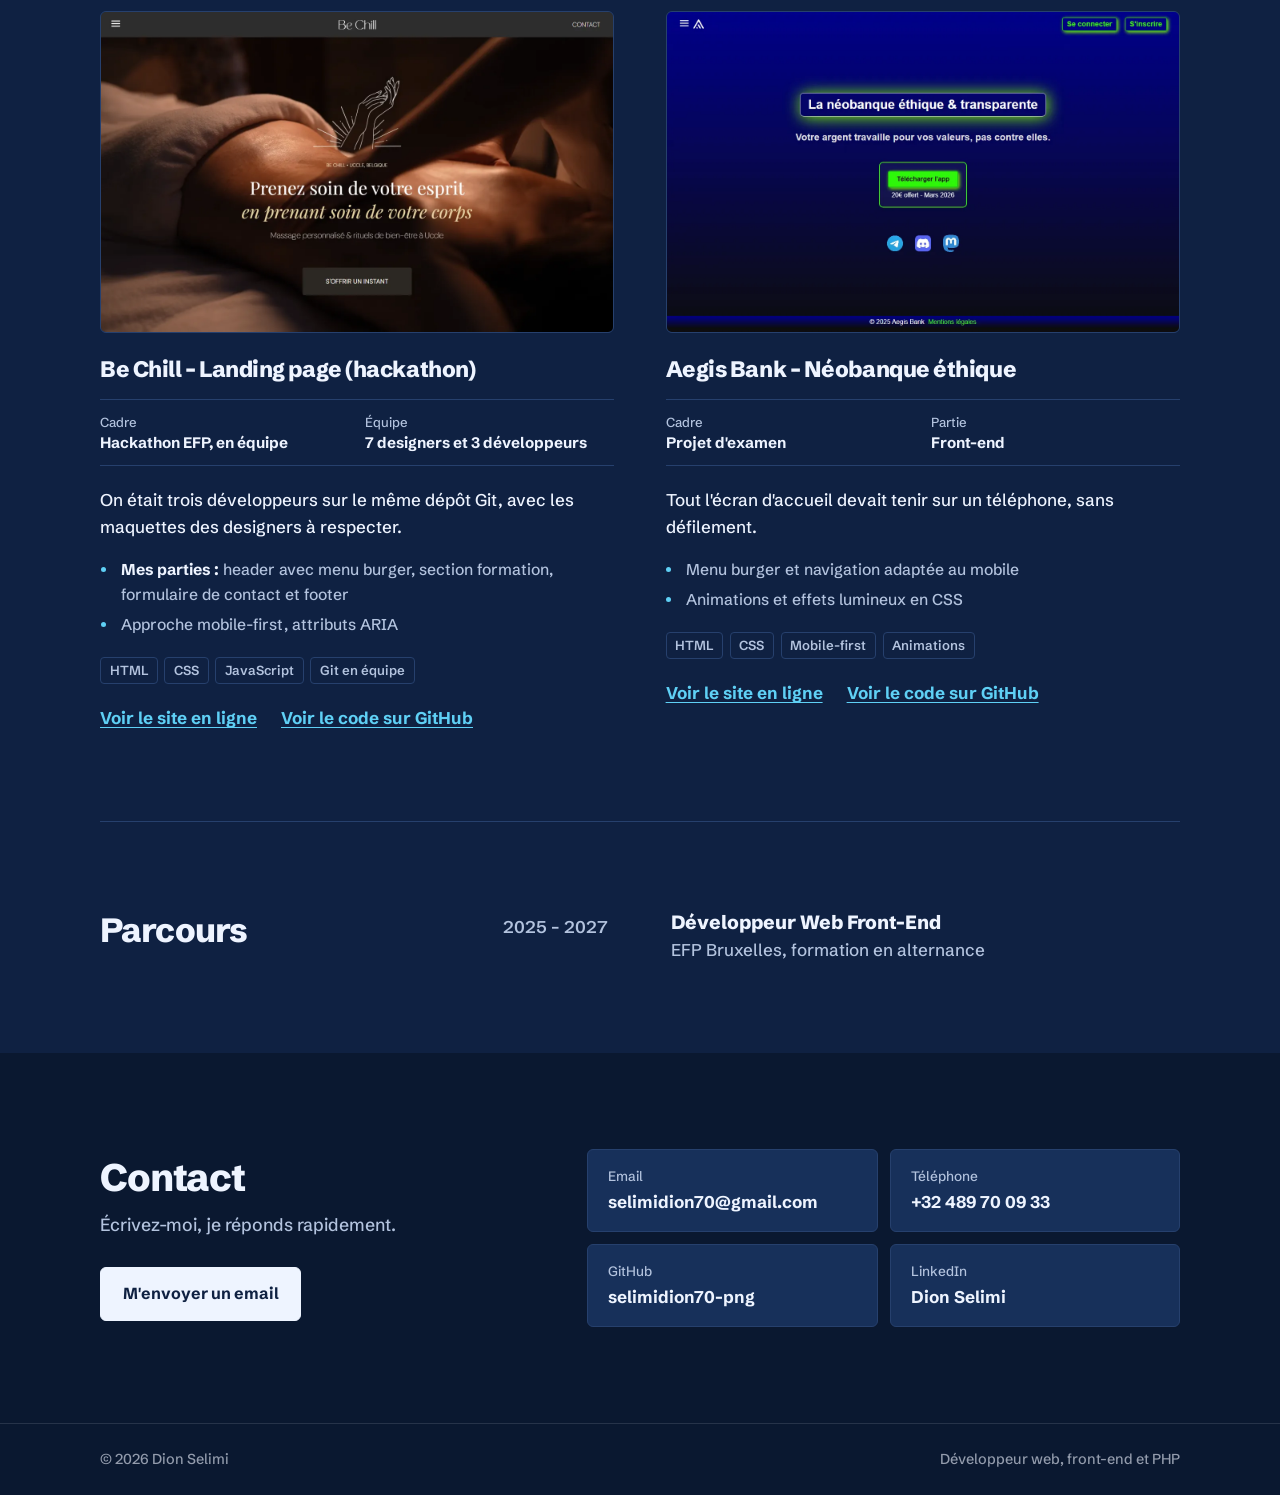
==== commit a9fa2bbb: "Portfolio : section contact en cartes, textes plus personnels" ====
--- a/index.html
+++ b/index.html
@@ -54,8 +54,8 @@
                 <h1 id="titre-hero" class="hero__nom">Dion Selimi</h1>
                 <p class="hero__metier">Développeur web, front-end et PHP, en formation à l'EFP Bruxelles</p>
                 <p class="hero__intro">
-                    Je construis des sites accessibles et responsives, de l'intégration HTML, CSS et JavaScript
-                    jusqu'au back-end en PHP et MySQL.
+                    Je fais des sites complets : la partie visible en HTML, CSS et JavaScript,
+                    et ce qu'il y a derrière en PHP et MySQL.
                 </p>
                 <p class="hero__actions">
                     <a class="bouton bouton--plein" href="#projets">Voir mes projets</a>
@@ -97,12 +97,12 @@
             <h2 id="titre-a-propos" class="section__titre">À propos</h2>
             <div class="texte">
                 <p class="texte__chapeau">
-                    J'aime construire des interfaces simples à utiliser, et comprendre ce qui se passe derrière :
-                    base de données, sécurité, paiement, emails.
+                    Ce qui me plaît, c'est quand un site fonctionne vraiment : une réservation qui arrive,
+                    une commande qui met le stock à jour, un email qui part.
                 </p>
                 <p>
-                    Je cherche un stage où je peux travailler sur de vrais projets, en front-end comme en PHP,
-                    et apprendre au contact d'une équipe.
+                    À côté de ma formation, je développe deux boutiques en ligne pour de vrais commerces.
+                    Je cherche maintenant un stage pour travailler en équipe et apprendre de développeurs plus expérimentés.
                 </p>
             </div>
         </div>
@@ -164,8 +164,8 @@
                         <div><dt>Résultat</dt><dd>45/50 à l'examen, enrichi ensuite</dd></div>
                     </dl>
                     <p class="projet__defi">
-                        <strong>Le défi :</strong> empêcher deux clients de réserver le même créneau,
-                        en respectant les horaires d'ouverture, puis relier la réservation au paiement en ligne.
+                        Le plus difficile : empêcher deux clients de prendre le même créneau,
+                        en tenant compte des horaires du salon, puis relier la réservation au paiement.
                     </p>
                     <ul class="puces">
                         <li>Réservation en ligne, paiement Stripe ou sur place, emails de confirmation</li>
@@ -195,8 +195,8 @@
                             <div><dt>Statut</dt><dd>Vrai commerce, en développement</dd></div>
                         </dl>
                         <p class="projet__defi">
-                            <strong>Le défi :</strong> ne jamais vendre un article épuisé. Chaque combinaison
-                            taille × couleur a son stock, vérifié et mis à jour dans une transaction.
+                            Je voulais qu'on ne puisse jamais commander un article épuisé : chaque taille
+                            et chaque couleur a son propre stock, vérifié au moment de la commande.
                         </p>
                         <ul class="puces">
                             <li>Site en albanais : panier, commande et paiement à la livraison</li>
@@ -223,8 +223,8 @@
                             <div><dt>Statut</dt><dd>Vrai commerce, en développement</dd></div>
                         </dl>
                         <p class="projet__defi">
-                            <strong>Le défi :</strong> un même parfum existe en plusieurs contenances, chacune avec
-                            son prix, sa promotion et son stock, et les codes promo sont revérifiés à la commande.
+                            Un même parfum existe en plusieurs contenances, et chacune a son prix,
+                            sa promo et son stock. C'est ce qui m'a demandé le plus de réflexion dans la base de données.
                         </p>
                         <ul class="puces">
                             <li>Site en albanais : filtres par marque et note olfactive, liste d'envies</li>
@@ -251,8 +251,8 @@
                             <div><dt>Équipe</dt><dd>7 designers et 3 développeurs</dd></div>
                         </dl>
                         <p class="projet__defi">
-                            <strong>Le défi :</strong> respecter fidèlement les maquettes, à trois
-                            développeurs qui travaillent en même temps sur le même dépôt Git.
+                            On était trois développeurs sur le même dépôt Git, avec les maquettes
+                            des designers à respecter.
                         </p>
                         <ul class="puces">
                             <li><strong>Mes parties :</strong> header avec menu burger, section formation, formulaire de contact et footer</li>
@@ -280,8 +280,7 @@
                             <div><dt>Partie</dt><dd>Front-end</dd></div>
                         </dl>
                         <p class="projet__defi">
-                            <strong>Le défi :</strong> faire tenir tout l'écran d'accueil sur un téléphone, sans défilement,
-                            avec un code CSS organisé et facile à faire évoluer.
+                            Tout l'écran d'accueil devait tenir sur un téléphone, sans défilement.
                         </p>
                         <ul class="puces">
                             <li>Menu burger et navigation adaptée au mobile</li>
@@ -317,24 +316,38 @@
 
     <!-- ===== Contact ===== -->
     <section id="contact" class="contact" aria-labelledby="titre-contact">
-        <div class="conteneur">
-            <h2 id="titre-contact" class="contact__titre">Contact</h2>
-            <p class="contact__intro">Écrivez-moi, je réponds rapidement.</p>
-            <p class="contact__email">
-                <a href="mailto:selimidion70@gmail.com">selimidion70@gmail.com</a>
-            </p>
+        <div class="conteneur contact__grille">
+            <div class="contact__texte">
+                <h2 id="titre-contact" class="contact__titre">Contact</h2>
+                <p class="contact__intro">Écrivez-moi, je réponds rapidement.</p>
+                <p class="contact__action">
+                    <a class="bouton bouton--plein" href="mailto:selimidion70@gmail.com">M'envoyer un email</a>
+                </p>
+            </div>
             <ul class="contact__liste">
                 <li>
-                    <span class="contact__libelle">Téléphone</span>
-                    <a href="tel:+32489700933">+32&nbsp;489&nbsp;70&nbsp;09&nbsp;33</a>
+                    <a href="mailto:selimidion70@gmail.com">
+                        <span class="contact__libelle">Email</span>
+                        <span class="contact__valeur">selimidion70@gmail.com</span>
+                    </a>
                 </li>
                 <li>
-                    <span class="contact__libelle">GitHub</span>
-                    <a href="https://github.com/selimidion70-png">github.com/selimidion70-png</a>
+                    <a href="tel:+32489700933">
+                        <span class="contact__libelle">Téléphone</span>
+                        <span class="contact__valeur">+32&nbsp;489&nbsp;70&nbsp;09&nbsp;33</span>
+                    </a>
                 </li>
                 <li>
-                    <span class="contact__libelle">LinkedIn</span>
-                    <a href="https://www.linkedin.com/in/dion-selimi-662878340/">linkedin.com/in/dion-selimi-662878340</a>
+                    <a href="https://github.com/selimidion70-png">
+                        <span class="contact__libelle">GitHub</span>
+                        <span class="contact__valeur">selimidion70-png</span>
+                    </a>
+                </li>
+                <li>
+                    <a href="https://www.linkedin.com/in/dion-selimi-662878340/">
+                        <span class="contact__libelle">LinkedIn</span>
+                        <span class="contact__valeur">Dion Selimi</span>
+                    </a>
                 </li>
             </ul>
         </div>
--- a/style.css
+++ b/style.css
@@ -179,10 +179,10 @@
 
 .hero__nom {
     margin-left: -0.05em; /* aligne optiquement le D avec le texte en dessous */
-    font-size: clamp(3.4rem, 10vw, 7.5rem);
+    font-size: clamp(2.6rem, 6vw, 4.5rem);
     font-weight: 900;
-    line-height: 0.92;
-    letter-spacing: -0.045em;
+    line-height: 1;
+    letter-spacing: -0.035em;
 }
 
 .hero__metier {
@@ -403,10 +403,8 @@
     font-weight: 700;
 }
 
-/* « Le défi » : le problème principal du projet */
+/* Phrase sur ce qui a été le plus difficile dans le projet */
 .projet__texte > .projet__defi {
-    padding: 0.1rem 0 0.1rem 1rem;
-    border-left: 3px solid var(--accent);
     color: var(--encre);
 }
 
@@ -521,73 +519,71 @@
 
 /* ---------- 10. Contact ---------- */
 .contact {
-    padding: clamp(4rem, 9vw, 7rem) 0;
+    padding: clamp(3.5rem, 8vw, 6rem) 0;
     background: var(--bande);
     color: var(--bande-texte);
 }
 
-.contact a {
-    color: inherit;
-}
-
-.contact a:focus-visible {
-    outline-color: var(--bande-texte);
+.contact__grille {
+    display: grid;
+    gap: 2.5rem;
 }
 
 .contact__titre {
-    max-width: 18ch;
-    font-size: clamp(2rem, 5vw, 3.4rem);
-    letter-spacing: -0.035em;
+    font-size: clamp(1.8rem, 3.5vw, 2.4rem);
+    letter-spacing: -0.03em;
 }
 
 .contact__intro {
-    margin: 1rem 0 2.5rem;
-    color: color-mix(in srgb, var(--bande-texte) 72%, transparent);
-    font-size: 1.15rem;
-}
-
-.contact__email {
-    margin: 0 0 3rem;
-    font-size: clamp(1.4rem, 4vw, 2.4rem);
-    font-weight: 600;
-    letter-spacing: -0.02em;
+    max-width: 30rem;
+    margin: 0.75rem 0 1.75rem;
+    color: var(--doux);
+    font-size: 1.1rem;
+}
+
+.contact__action {
+    margin: 0;
+}
+
+/* Les 4 moyens de contact : des cartes cliquables */
+.contact__liste {
+    display: grid;
+    gap: 0.75rem;
+    margin: 0;
+    padding: 0;
+    list-style: none;
+}
+
+.contact__liste a {
+    display: block;
+    padding: 1rem 1.25rem;
+    background: var(--surface);
+    border: 1px solid var(--trait);
+    border-radius: var(--rayon);
+    color: var(--encre);
+    text-decoration: none;
+    transition: border-color 0.15s ease;
+}
+
+.contact__liste a:hover {
+    border-color: var(--accent);
+}
+
+.contact__liste a:focus-visible {
+    outline: 2px solid var(--accent);
+    outline-offset: 3px;
+}
+
+.contact__libelle {
+    display: block;
+    color: var(--doux);
+    font-size: 0.85rem;
+}
+
+.contact__valeur {
+    display: block;
     font-weight: 700;
     overflow-wrap: anywhere;
-}
-
-.contact__email a {
-    text-decoration-thickness: 2px;
-    text-underline-offset: 0.18em;
-}
-
-.contact__email a:hover {
-    text-decoration-thickness: 3px;
-}
-
-.contact__liste {
-    display: grid;
-    gap: 1.5rem;
-    margin: 0;
-    padding: 1.5rem 0 0;
-    border-top: 1px solid color-mix(in srgb, var(--bande-texte) 22%, transparent);
-    list-style: none;
-}
-
-.contact__libelle {
-    display: block;
-    margin-bottom: 0.2rem;
-    color: color-mix(in srgb, var(--bande-texte) 65%, transparent);
-    font-size: 0.85rem;
-}
-
-.contact__liste a {
-    font-weight: 700;
-    text-decoration: none;
-    overflow-wrap: anywhere;
-}
-
-.contact__liste a:hover {
-    text-decoration: underline;
 }
 
 /* ---------- 11. Pied de page ---------- */
@@ -651,7 +647,7 @@
     }
 
     .contact__liste {
-        grid-template-columns: repeat(3, minmax(0, 1fr));
+        grid-template-columns: repeat(2, minmax(0, 1fr));
     }
 
     .parcours {
@@ -666,7 +662,7 @@
     .hero__grille {
         grid-template-columns: minmax(0, 1fr) minmax(280px, 360px);
         gap: clamp(2.5rem, 6vw, 5rem);
-        align-items: end;
+        align-items: center; /* texte centré en hauteur par rapport à la fiche */
     }
 
     .fiche {
@@ -682,6 +678,13 @@
 
     .competences {
         grid-template-columns: repeat(3, minmax(0, 1fr));
+    }
+
+    /* Contact : texte à gauche, cartes à droite */
+    .contact__grille {
+        grid-template-columns: 5fr 7fr;
+        gap: 4rem;
+        align-items: center;
     }
 
     /* Projet principal : grande image à gauche, texte à droite */
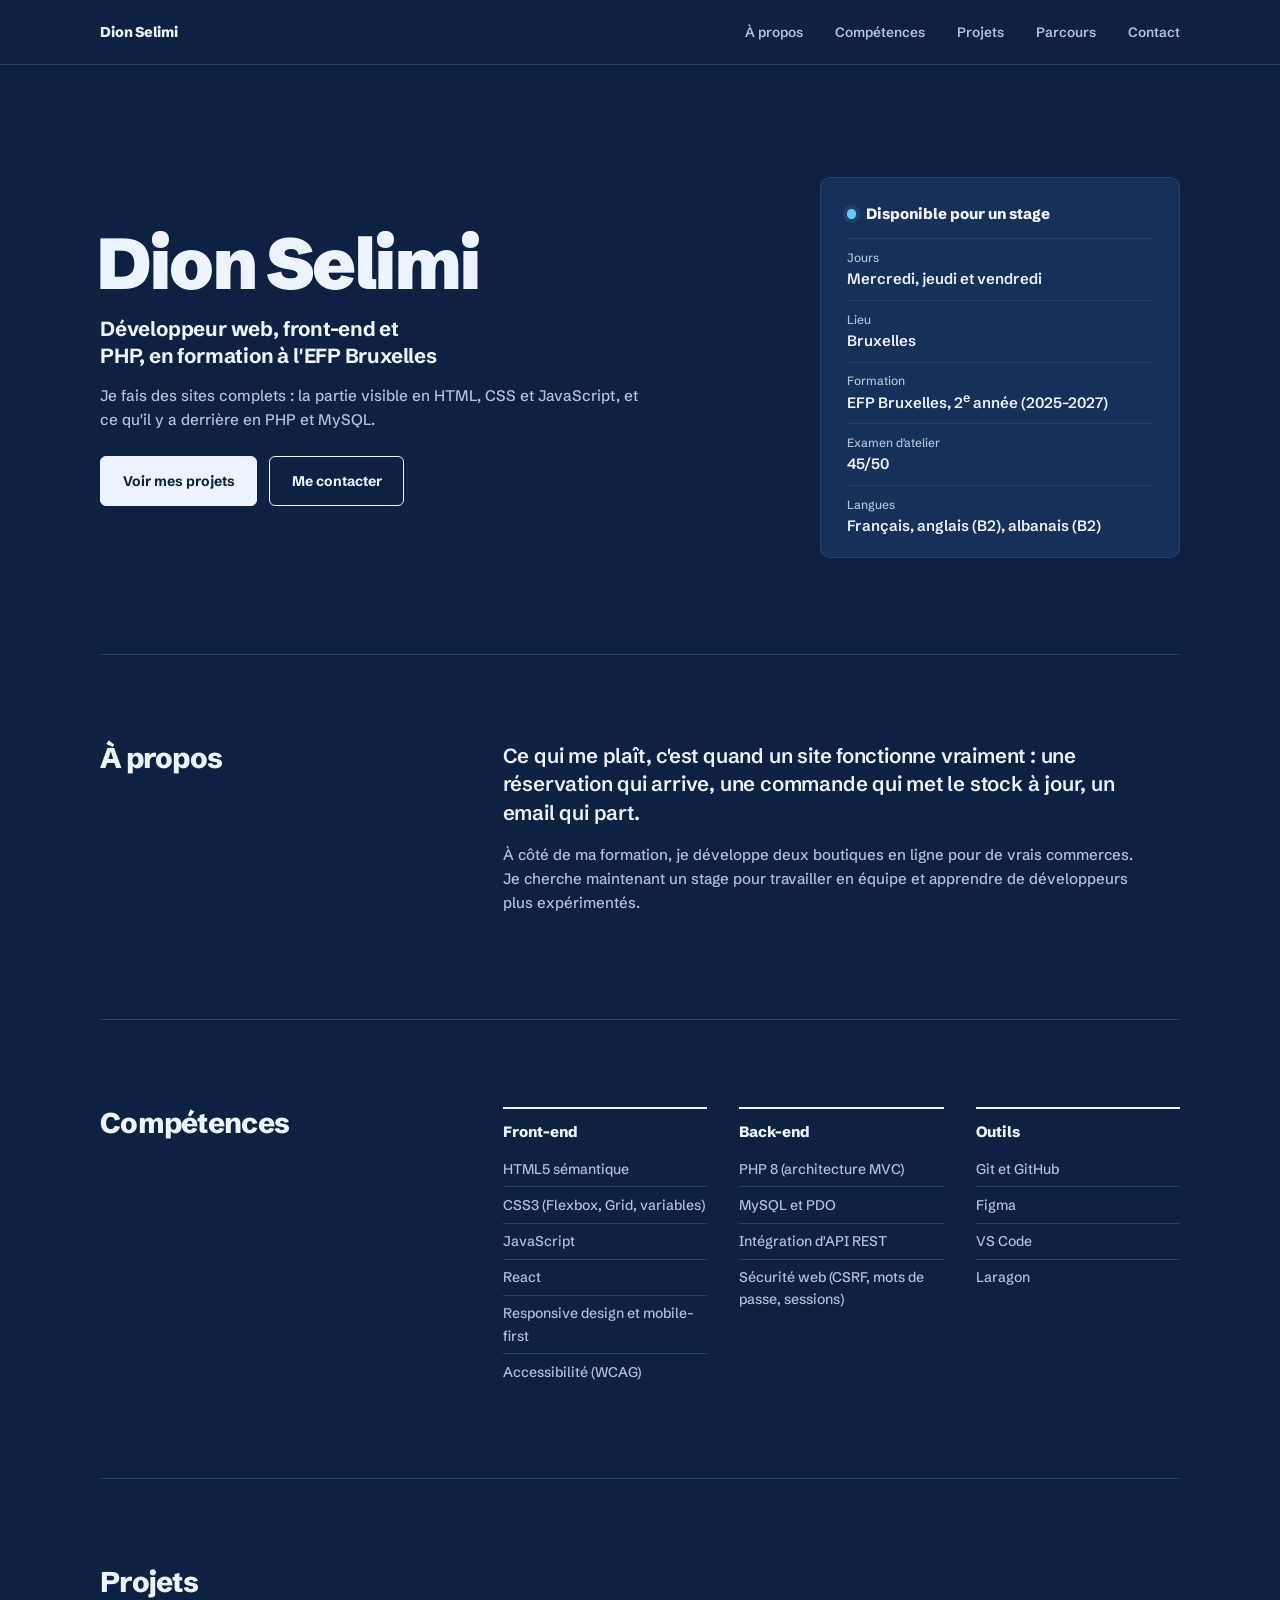
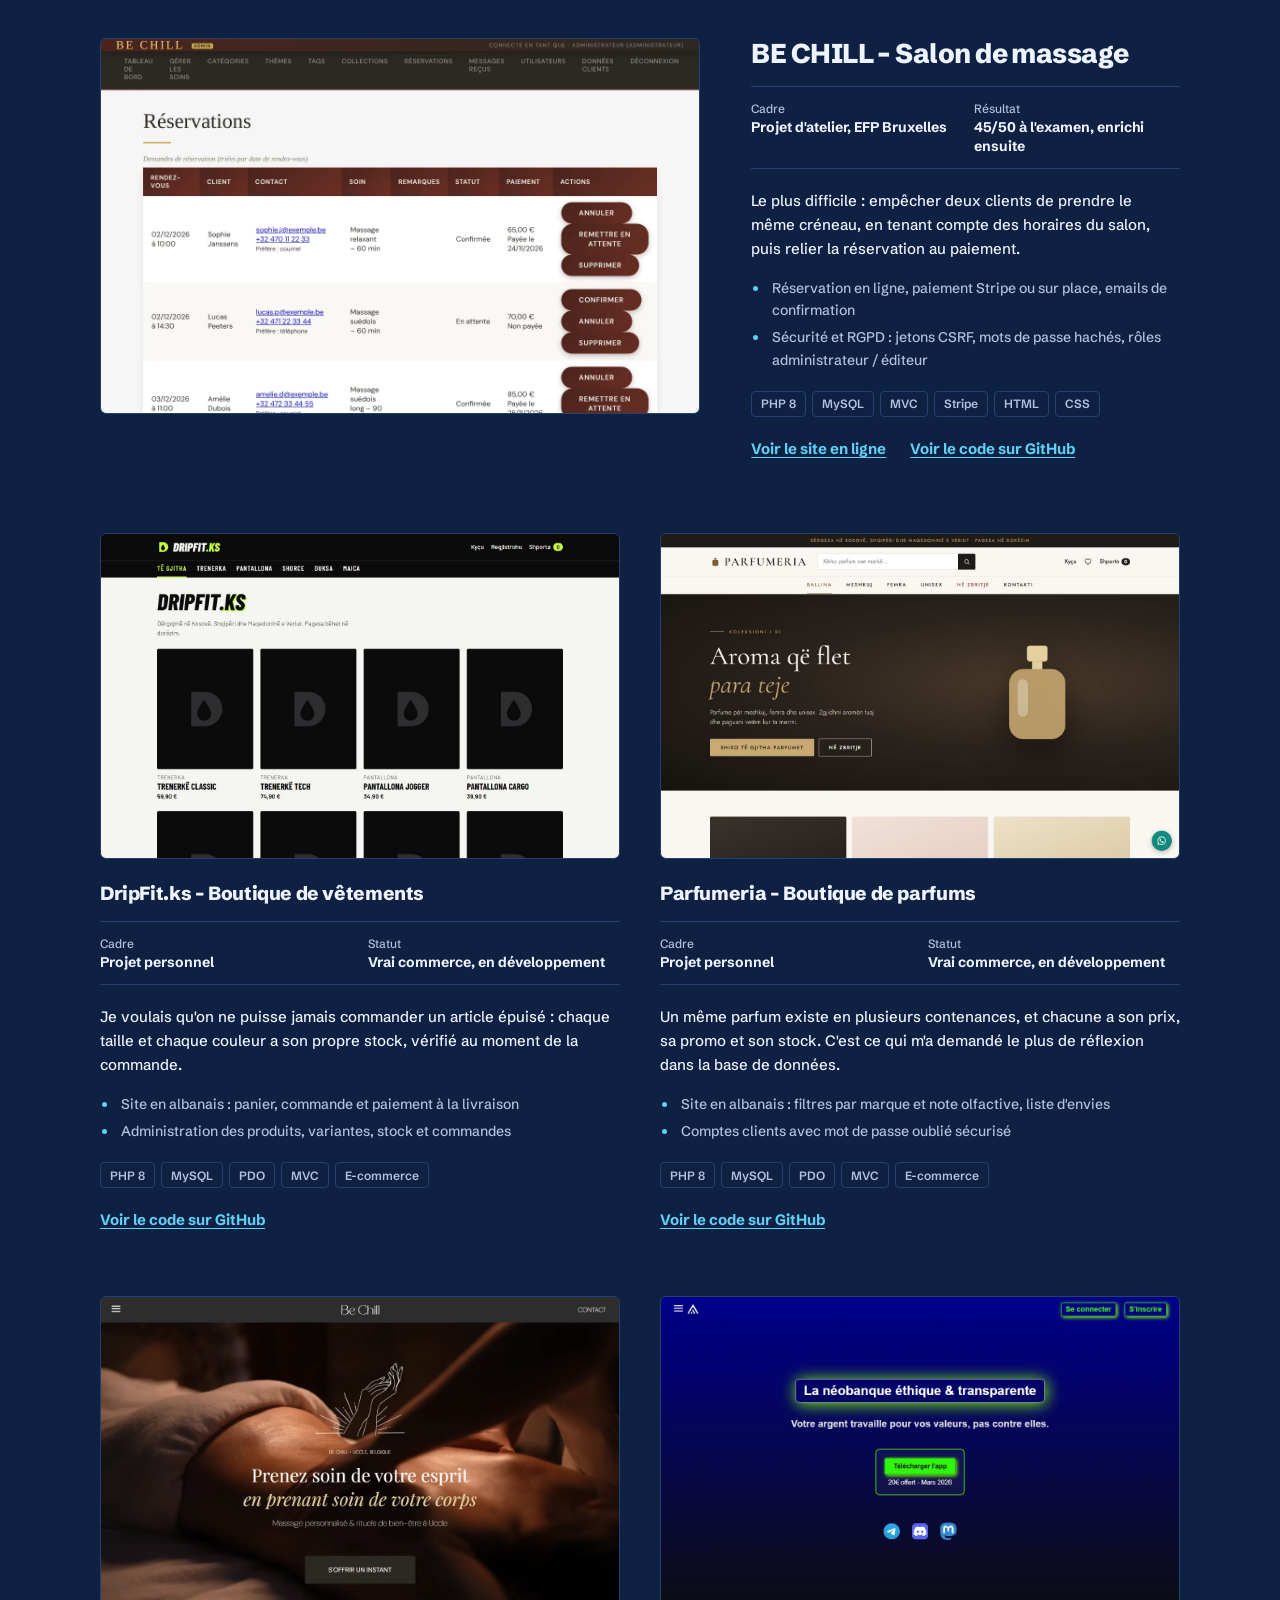
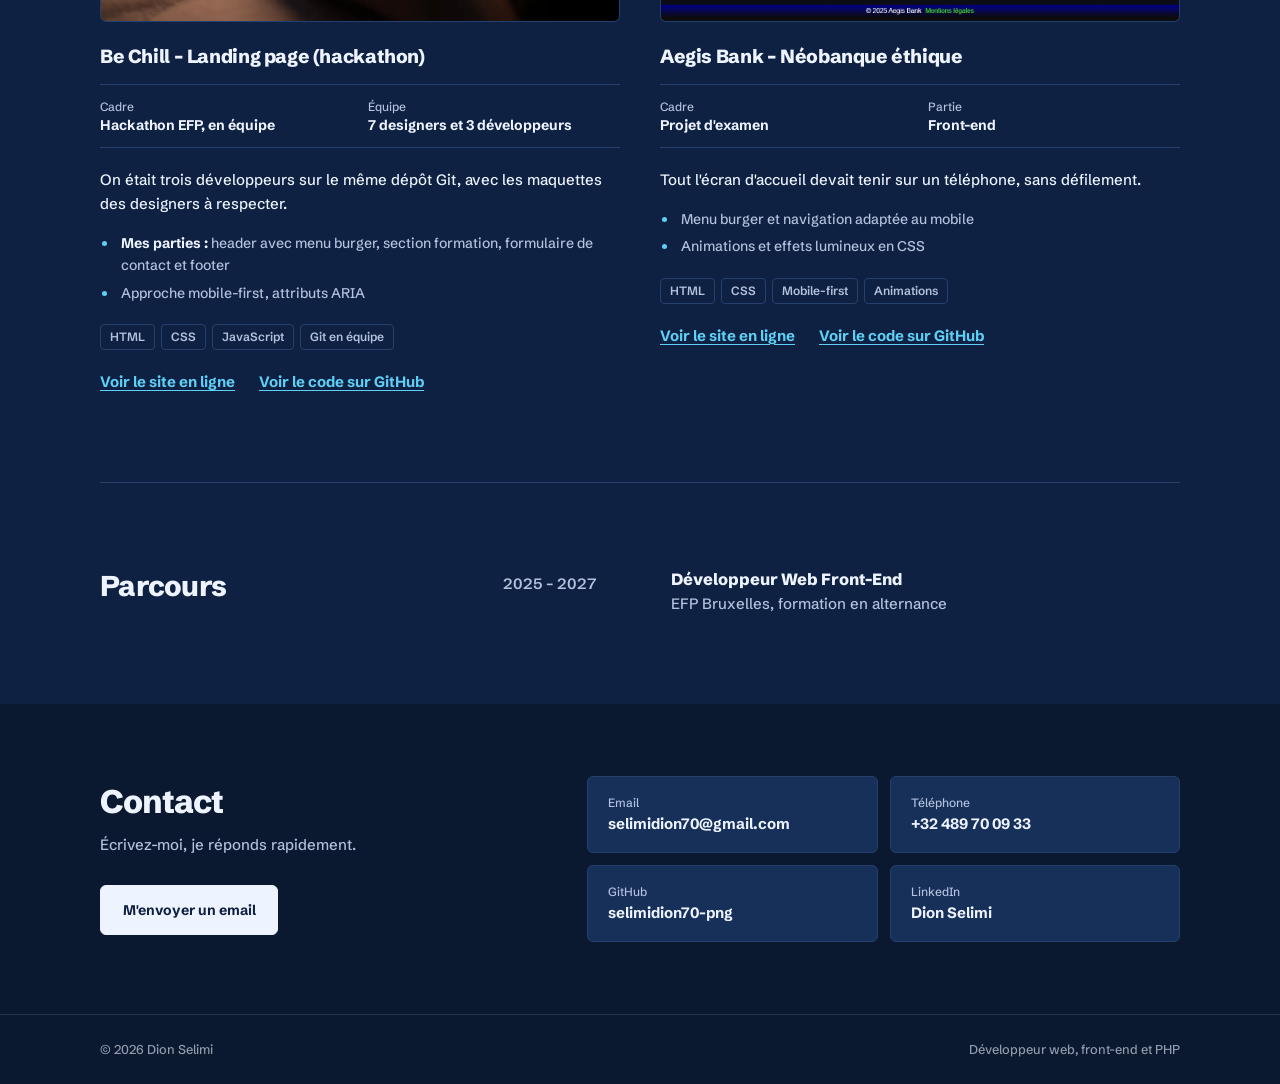
==== commit 513db504: "Portfolio : menu burger accessible sur téléphone (script.js)" ====
--- a/index.html
+++ b/index.html
@@ -25,6 +25,7 @@
     <link rel="preconnect" href="https://fonts.gstatic.com" crossorigin>
     <link rel="stylesheet" href="https://fonts.googleapis.com/css2?family=Schibsted+Grotesk:wght@500;600;700;800;900&display=swap">
     <link rel="stylesheet" href="style.css">
+    <script src="script.js" defer></script>
 </head>
 <body>
 
@@ -33,7 +34,11 @@
 <header class="entete">
     <div class="conteneur entete__interieur">
         <a href="#accueil" class="logo">Dion Selimi</a>
-        <nav aria-label="Navigation principale">
+        <button class="menu-bouton" type="button" aria-expanded="false" aria-controls="menu-principal" hidden>
+            <span class="menu-bouton__icone" aria-hidden="true"></span>
+            <span class="visuellement-cache">Menu</span>
+        </button>
+        <nav id="menu-principal" aria-label="Navigation principale">
             <ul class="nav">
                 <li><a href="#a-propos">À propos</a></li>
                 <li><a href="#competences">Compétences</a></li>
--- a/style.css
+++ b/style.css
@@ -30,6 +30,7 @@
     --largeur:      1160px;
     --marge:        clamp(1.25rem, 4vw, 2.5rem);
     --rayon:        6px;
+    --espace-section: 2.75rem; /* espace vertical entre les sections (téléphone) */
 }
 
 /* ---------- 2. Base ---------- */
@@ -41,7 +42,7 @@
 
 html {
     scroll-behavior: smooth;
-    scroll-padding-top: 7rem; /* les titres ne passent pas sous l'en-tête fixe (sur 2 lignes en mobile) */
+    scroll-padding-top: 1rem; /* sans JavaScript, l'en-tête n'est pas fixe en mobile */
 }
 
 @media (prefers-reduced-motion: reduce) {
@@ -53,7 +54,7 @@
     background: var(--papier);
     color: var(--encre);
     font-family: var(--police);
-    font-size: 1.0625rem;
+    font-size: 0.9375rem;
     font-weight: 500;
     line-height: 1.6;
     -webkit-font-smoothing: antialiased;
@@ -114,13 +115,18 @@
     top: 1rem;
 }
 
+/* Texte lu par les lecteurs d'écran mais invisible à l'écran */
+.visuellement-cache {
+    position: absolute;
+    width: 1px;
+    height: 1px;
+    overflow: hidden;
+    clip: rect(0 0 0 0);
+    white-space: nowrap;
+}
+
 /* ---------- 3. En-tête ---------- */
 .entete {
-    position: sticky;
-    top: 0;
-    z-index: 10;
-    background: color-mix(in srgb, var(--papier) 90%, transparent);
-    backdrop-filter: blur(12px);
     border-bottom: 1px solid var(--trait);
 }
 
@@ -128,37 +134,32 @@
     display: flex;
     flex-direction: column;
     align-items: flex-start;
-    gap: 0.25rem;
-    padding-top: 0.75rem;
-    padding-bottom: 0.5rem;
+    gap: 0.4rem;
+    padding-top: 1rem;
+    padding-bottom: 0.85rem;
 }
 
 .logo {
     color: var(--encre);
-    font-size: 1.05rem;
+    font-size: 0.892rem;
     font-weight: 800;
     letter-spacing: -0.01em;
     text-decoration: none;
 }
 
-/* Menu sur une ligne qui défile horizontalement, sans JavaScript */
-.entete nav {
-    width: 100%;
-    overflow-x: auto;
-}
-
+/* En mobile, tous les liens sont visibles et passent à la ligne si besoin */
 .nav {
     display: flex;
-    gap: 1.25rem;
-    margin: 0;
-    padding: 0 0 0.25rem;
+    flex-wrap: wrap;
+    gap: 0.3rem 1.1rem;
+    margin: 0;
+    padding: 0;
     list-style: none;
-    white-space: nowrap;
 }
 
 .nav a {
     color: var(--doux);
-    font-size: 0.95rem;
+    font-size: 0.85rem;
     font-weight: 600;
     text-decoration: none;
 }
@@ -167,14 +168,138 @@
     color: var(--encre);
 }
 
+/* ----- Menu burger (téléphone, seulement si JavaScript est actif) ----- */
+.menu-bouton {
+    display: inline-flex;
+    align-items: center;
+    justify-content: center;
+    width: 2.75rem;
+    height: 2.75rem;
+    margin-right: -0.6rem;
+    padding: 0;
+    background: none;
+    border: 0;
+    border-radius: var(--rayon);
+    color: var(--encre);
+    cursor: pointer;
+}
+
+.menu-bouton[hidden] {
+    display: none;
+}
+
+.menu-bouton:focus-visible {
+    outline: 2px solid var(--accent);
+    outline-offset: 2px;
+}
+
+/* Les trois barres de l'icône */
+.menu-bouton__icone,
+.menu-bouton__icone::before,
+.menu-bouton__icone::after {
+    display: block;
+    width: 1.35rem;
+    height: 2px;
+    background: currentColor;
+    border-radius: 2px;
+    transition: transform 0.2s ease, background-color 0.2s ease;
+}
+
+.menu-bouton__icone {
+    position: relative;
+}
+
+.menu-bouton__icone::before,
+.menu-bouton__icone::after {
+    content: "";
+    position: absolute;
+    left: 0;
+}
+
+.menu-bouton__icone::before {
+    top: -0.42rem;
+}
+
+.menu-bouton__icone::after {
+    top: 0.42rem;
+}
+
+/* Menu ouvert : les barres forment une croix */
+.menu-bouton[aria-expanded="true"] .menu-bouton__icone {
+    background: transparent;
+}
+
+.menu-bouton[aria-expanded="true"] .menu-bouton__icone::before {
+    transform: translateY(0.42rem) rotate(45deg);
+}
+
+.menu-bouton[aria-expanded="true"] .menu-bouton__icone::after {
+    transform: translateY(-0.42rem) rotate(-45deg);
+}
+
+@media (prefers-reduced-motion: reduce) {
+    .menu-bouton__icone,
+    .menu-bouton__icone::before,
+    .menu-bouton__icone::after {
+        transition: none;
+    }
+}
+
+/* Avec JavaScript : en-tête sur une ligne, fixé en haut, menu caché */
+.js .entete {
+    position: sticky;
+    top: 0;
+    z-index: 10;
+    background: color-mix(in srgb, var(--papier) 94%, transparent);
+    backdrop-filter: blur(12px);
+}
+
+.js .entete__interieur {
+    flex-direction: row;
+    flex-wrap: wrap;
+    align-items: center;
+    justify-content: space-between;
+    gap: 0;
+    padding-top: 0.5rem;
+    padding-bottom: 0.5rem;
+}
+
+.js #menu-principal {
+    display: none;
+    width: 100%;
+}
+
+.js #menu-principal.est-ouvert {
+    display: block;
+}
+
+.js .nav {
+    flex-direction: column;
+    flex-wrap: nowrap;
+    gap: 0;
+    padding: 0.25rem 0 0.5rem;
+}
+
+.js .nav a {
+    display: block;
+    padding: 0.75rem 0;
+    border-top: 1px solid var(--trait);
+    font-size: 1rem;
+    color: var(--encre);
+}
+
+.js {
+    scroll-padding-top: 4.5rem;
+}
+
 /* ---------- 4. Présentation ---------- */
 .hero {
-    padding: clamp(4rem, 10vw, 8rem) 0 clamp(4rem, 8vw, 6.5rem);
+    padding: 2.5rem 0 3rem;
 }
 
 .hero__grille {
     display: grid;
-    gap: 2.5rem;
+    gap: 2rem;
 }
 
 .hero__nom {
@@ -187,9 +312,9 @@
 
 .hero__metier {
     max-width: 30ch;
-    margin: 1.5rem 0 1.25rem;
+    margin: 1rem 0 0.9rem;
     text-wrap: balance;
-    font-size: clamp(1.2rem, 2.2vw, 1.5rem);
+    font-size: clamp(1.02rem, 1.8vw, 1.275rem);
     font-weight: 700;
     line-height: 1.3;
     letter-spacing: -0.01em;
@@ -198,14 +323,14 @@
 .hero__intro {
     max-width: 34rem;
     color: var(--doux);
-    font-size: 1.125rem;
+    font-size: 0.956rem;
 }
 
 .hero__actions {
     display: flex;
     flex-wrap: wrap;
     gap: 0.75rem;
-    margin: 2rem 0 0;
+    margin: 1.5rem 0 0;
 }
 
 .bouton {
@@ -213,7 +338,7 @@
     padding: 0.8rem 1.35rem;
     border: 1.5px solid var(--encre);
     border-radius: var(--rayon);
-    font-size: 1rem;
+    font-size: 0.875rem;
     font-weight: 700;
     text-decoration: none;
     transition: background-color 0.15s ease, color 0.15s ease;
@@ -240,7 +365,7 @@
 /* Fiche « en bref » */
 .fiche {
     max-width: 32rem;
-    padding: 1.5rem 1.6rem 0.6rem;
+    padding: 1.1rem 1.25rem 0.5rem;
     background: var(--surface);
     border: 1px solid var(--trait);
     border-radius: 10px;
@@ -250,9 +375,7 @@
     display: flex;
     align-items: center;
     gap: 0.6rem;
-    margin: 0 0 1rem;
-    padding-bottom: 1rem;
-    border-bottom: 1px solid var(--trait);
+    margin: 0 0 0.5rem;
     font-weight: 800;
 }
 
@@ -267,20 +390,32 @@
 }
 
 .fiche__liste {
+    display: grid;
+    grid-template-columns: repeat(2, minmax(0, 1fr));
+    column-gap: 1rem;
     margin: 0;
 }
 
 .fiche__liste div {
     padding: 0.55rem 0;
-}
-
-.fiche__liste div + div {
     border-top: 1px solid var(--trait);
 }
 
+/* Jours, formation et langues prennent toute la largeur ;
+   lieu et examen (textes courts) se mettent côte à côte */
+.fiche__liste {
+    grid-auto-flow: row dense;
+}
+
+.fiche__liste div:nth-child(1),
+.fiche__liste div:nth-child(3),
+.fiche__liste div:nth-child(5) {
+    grid-column: 1 / -1;
+}
+
 .fiche__liste dt {
     color: var(--doux);
-    font-size: 0.85rem;
+    font-size: 0.75rem;
 }
 
 .fiche__liste dd {
@@ -294,7 +429,7 @@
 
 /* ---------- 5. Sections ---------- */
 .section {
-    padding: clamp(3.5rem, 7vw, 6rem) 0;
+    padding: var(--espace-section) 0;
 }
 
 /* Chaque section commence par un filet, dans la largeur du contenu */
@@ -305,7 +440,7 @@
 .section > .conteneur::before {
     content: "";
     position: absolute;
-    top: calc(-1 * clamp(3.5rem, 7vw, 6rem));
+    top: calc(-1 * var(--espace-section));
     left: var(--marge);
     right: var(--marge);
     border-top: 1px solid var(--trait);
@@ -313,11 +448,11 @@
 
 .section__grille {
     display: grid;
-    gap: 2rem;
+    gap: 1.25rem;
 }
 
 .section__titre {
-    font-size: clamp(1.6rem, 3vw, 2.1rem);
+    font-size: clamp(1.36rem, 3vw, 1.785rem);
     letter-spacing: -0.025em;
 }
 
@@ -330,7 +465,7 @@
 
 .texte__chapeau {
     color: var(--encre);
-    font-size: clamp(1.25rem, 2.2vw, 1.5rem);
+    font-size: clamp(1.062rem, 2.2vw, 1.275rem);
     font-weight: 600;
     line-height: 1.4;
     letter-spacing: -0.01em;
@@ -339,38 +474,40 @@
 /* ---------- 7. Compétences ---------- */
 .competences {
     display: grid;
-    gap: 2rem;
+    gap: 1.5rem;
 }
 
 .competences__groupe {
-    padding-top: 1rem;
+    padding-top: 0.85rem;
     border-top: 2px solid var(--encre);
 }
 
 .competences h3 {
-    margin-bottom: 0.9rem;
-    font-size: 1.1rem;
-}
-
+    margin-bottom: 0.7rem;
+    font-size: 0.935rem;
+}
+
+/* En mobile : les compétences en petites étiquettes */
 .competences ul {
+    display: flex;
+    flex-wrap: wrap;
+    gap: 0.4rem;
     margin: 0;
     padding: 0;
     list-style: none;
 }
 
 .competences li {
-    padding: 0.4rem 0;
-    color: var(--doux);
-    font-size: 0.98rem;
-}
-
-.competences li + li {
-    border-top: 1px solid var(--trait);
+    padding: 0.25rem 0.6rem;
+    border: 1px solid var(--trait);
+    border-radius: 4px;
+    color: var(--doux);
+    font-size: 0.85rem;
 }
 
 /* ---------- 8. Projets ---------- */
 .projets__titre {
-    margin-bottom: clamp(2rem, 4vw, 3rem);
+    margin-bottom: 1.5rem;
 }
 
 .projet__image {
@@ -390,7 +527,7 @@
 
 .projet h3 {
     margin: 0 0 1rem;
-    font-size: 1.4rem;
+    font-size: 1.19rem;
     letter-spacing: -0.02em;
 }
 
@@ -420,12 +557,12 @@
 
 .projet__infos dt {
     color: var(--doux);
-    font-size: 0.82rem;
+    font-size: 0.75rem;
 }
 
 .projet__infos dd {
     margin: 0;
-    font-size: 0.95rem;
+    font-size: 0.875rem;
     font-weight: 700;
     line-height: 1.35;
 }
@@ -434,7 +571,7 @@
     margin: 0 0 1.25rem;
     padding-left: 1.1rem;
     color: var(--doux);
-    font-size: 0.98rem;
+    font-size: 0.875rem;
 }
 
 .puces li {
@@ -460,7 +597,7 @@
     border: 1px solid var(--trait);
     border-radius: 4px;
     color: var(--doux);
-    font-size: 0.82rem;
+    font-size: 0.75rem;
     font-weight: 600;
 }
 
@@ -475,18 +612,18 @@
 /* Projet principal : en mobile, l'image puis le texte */
 .projet--vedette {
     display: grid;
-    gap: 1.5rem;
-    margin-bottom: clamp(3.5rem, 7vw, 5.5rem);
+    gap: 1.25rem;
+    margin-bottom: 3rem;
 }
 
 .projet--vedette h3 {
-    font-size: clamp(1.6rem, 2.6vw, 2rem);
+    font-size: clamp(1.36rem, 2.6vw, 1.7rem);
 }
 
 /* Les quatre autres projets : un par ligne en mobile */
 .projets-grille {
     display: grid;
-    gap: clamp(3rem, 6vw, 4.5rem) clamp(2rem, 4vw, 3.5rem);
+    gap: 3rem 2rem;
 }
 
 .projets-grille .projet__image {
@@ -509,7 +646,7 @@
 }
 
 .parcours h3 {
-    font-size: 1.2rem;
+    font-size: 1.02rem;
 }
 
 .parcours__lieu {
@@ -519,18 +656,18 @@
 
 /* ---------- 10. Contact ---------- */
 .contact {
-    padding: clamp(3.5rem, 8vw, 6rem) 0;
+    padding: 3rem 0;
     background: var(--bande);
     color: var(--bande-texte);
 }
 
 .contact__grille {
     display: grid;
-    gap: 2.5rem;
+    gap: 2rem;
 }
 
 .contact__titre {
-    font-size: clamp(1.8rem, 3.5vw, 2.4rem);
+    font-size: clamp(1.53rem, 3.5vw, 2.04rem);
     letter-spacing: -0.03em;
 }
 
@@ -538,7 +675,7 @@
     max-width: 30rem;
     margin: 0.75rem 0 1.75rem;
     color: var(--doux);
-    font-size: 1.1rem;
+    font-size: 0.935rem;
 }
 
 .contact__action {
@@ -577,7 +714,7 @@
 .contact__libelle {
     display: block;
     color: var(--doux);
-    font-size: 0.85rem;
+    font-size: 0.75rem;
 }
 
 .contact__valeur {
@@ -592,7 +729,7 @@
     background: var(--bande);
     border-top: 1px solid color-mix(in srgb, var(--bande-texte) 12%, transparent);
     color: color-mix(in srgb, var(--bande-texte) 60%, transparent);
-    font-size: 0.9rem;
+    font-size: 0.8rem;
 }
 
 .pied__interieur {
@@ -616,8 +753,21 @@
 
 /* ---------- 13. Tablette (≥ 768px) ---------- */
 @media (min-width: 768px) {
+    :root {
+        --espace-section: 4rem;
+    }
+
     html {
         scroll-padding-top: 5rem;
+    }
+
+    /* À partir de la tablette, l'en-tête reste visible en haut */
+    .entete {
+        position: sticky;
+        top: 0;
+        z-index: 10;
+        background: color-mix(in srgb, var(--papier) 90%, transparent);
+        backdrop-filter: blur(12px);
     }
 
     /* En-tête sur une seule ligne : nom à gauche, menu à droite */
@@ -631,14 +781,63 @@
         padding-bottom: 0;
     }
 
-    .entete nav {
-        width: auto;
-        overflow: visible;
-    }
-
     .nav {
         gap: 2rem;
+    }
+
+    .menu-bouton,
+    .menu-bouton[hidden] {
+        display: none;
+    }
+
+    .js .entete__interieur {
+        flex-wrap: nowrap;
+        gap: 1.5rem;
+        padding-top: 0;
         padding-bottom: 0;
+    }
+
+    .js #menu-principal {
+        display: block;
+        width: auto;
+    }
+
+    .js .nav {
+        flex-direction: row;
+        gap: 2rem;
+        padding: 0;
+    }
+
+    .js .nav a {
+        display: inline;
+        padding: 0;
+        border-top: 0;
+        font-size: 0.85rem;
+        color: var(--doux);
+    }
+
+    .js .nav a:hover {
+        color: var(--encre);
+    }
+
+    .js {
+        scroll-padding-top: 5rem;
+    }
+
+    .hero {
+        padding: 5rem 0 4.5rem;
+    }
+
+    .projet--vedette {
+        margin-bottom: 4.5rem;
+    }
+
+    .projets-grille {
+        gap: 4rem 2.5rem;
+    }
+
+    .contact {
+        padding: 4.5rem 0;
     }
 
     .competences,
@@ -658,6 +857,14 @@
 
 /* ---------- 14. Ordinateur (≥ 1024px) ---------- */
 @media (min-width: 1024px) {
+    :root {
+        --espace-section: 5.5rem;
+    }
+
+    .hero {
+        padding: 7rem 0 6rem;
+    }
+
     /* Présentation : texte à gauche, fiche à droite */
     .hero__grille {
         grid-template-columns: minmax(0, 1fr) minmax(280px, 360px);
@@ -667,6 +874,16 @@
 
     .fiche {
         max-width: none;
+        padding: 1.5rem 1.6rem 0.6rem;
+    }
+
+    /* Sur ordinateur, la fiche redevient une liste sur une colonne */
+    .fiche__liste {
+        grid-template-columns: 1fr;
+    }
+
+    .fiche__statut {
+        margin-bottom: 0.75rem;
     }
 
     /* Titre de section à gauche, contenu à droite */
@@ -678,6 +895,27 @@
 
     .competences {
         grid-template-columns: repeat(3, minmax(0, 1fr));
+        gap: 2rem;
+    }
+
+    /* Sur ordinateur, les compétences redeviennent des listes */
+    .competences ul {
+        display: block;
+    }
+
+    .competences li {
+        padding: 0.4rem 0;
+        border: 0;
+        border-radius: 0;
+        font-size: 0.875rem;
+    }
+
+    .competences li + li {
+        border-top: 1px solid var(--trait);
+    }
+
+    .projets__titre {
+        margin-bottom: 2.5rem;
     }
 
     /* Contact : texte à gauche, cartes à droite */
